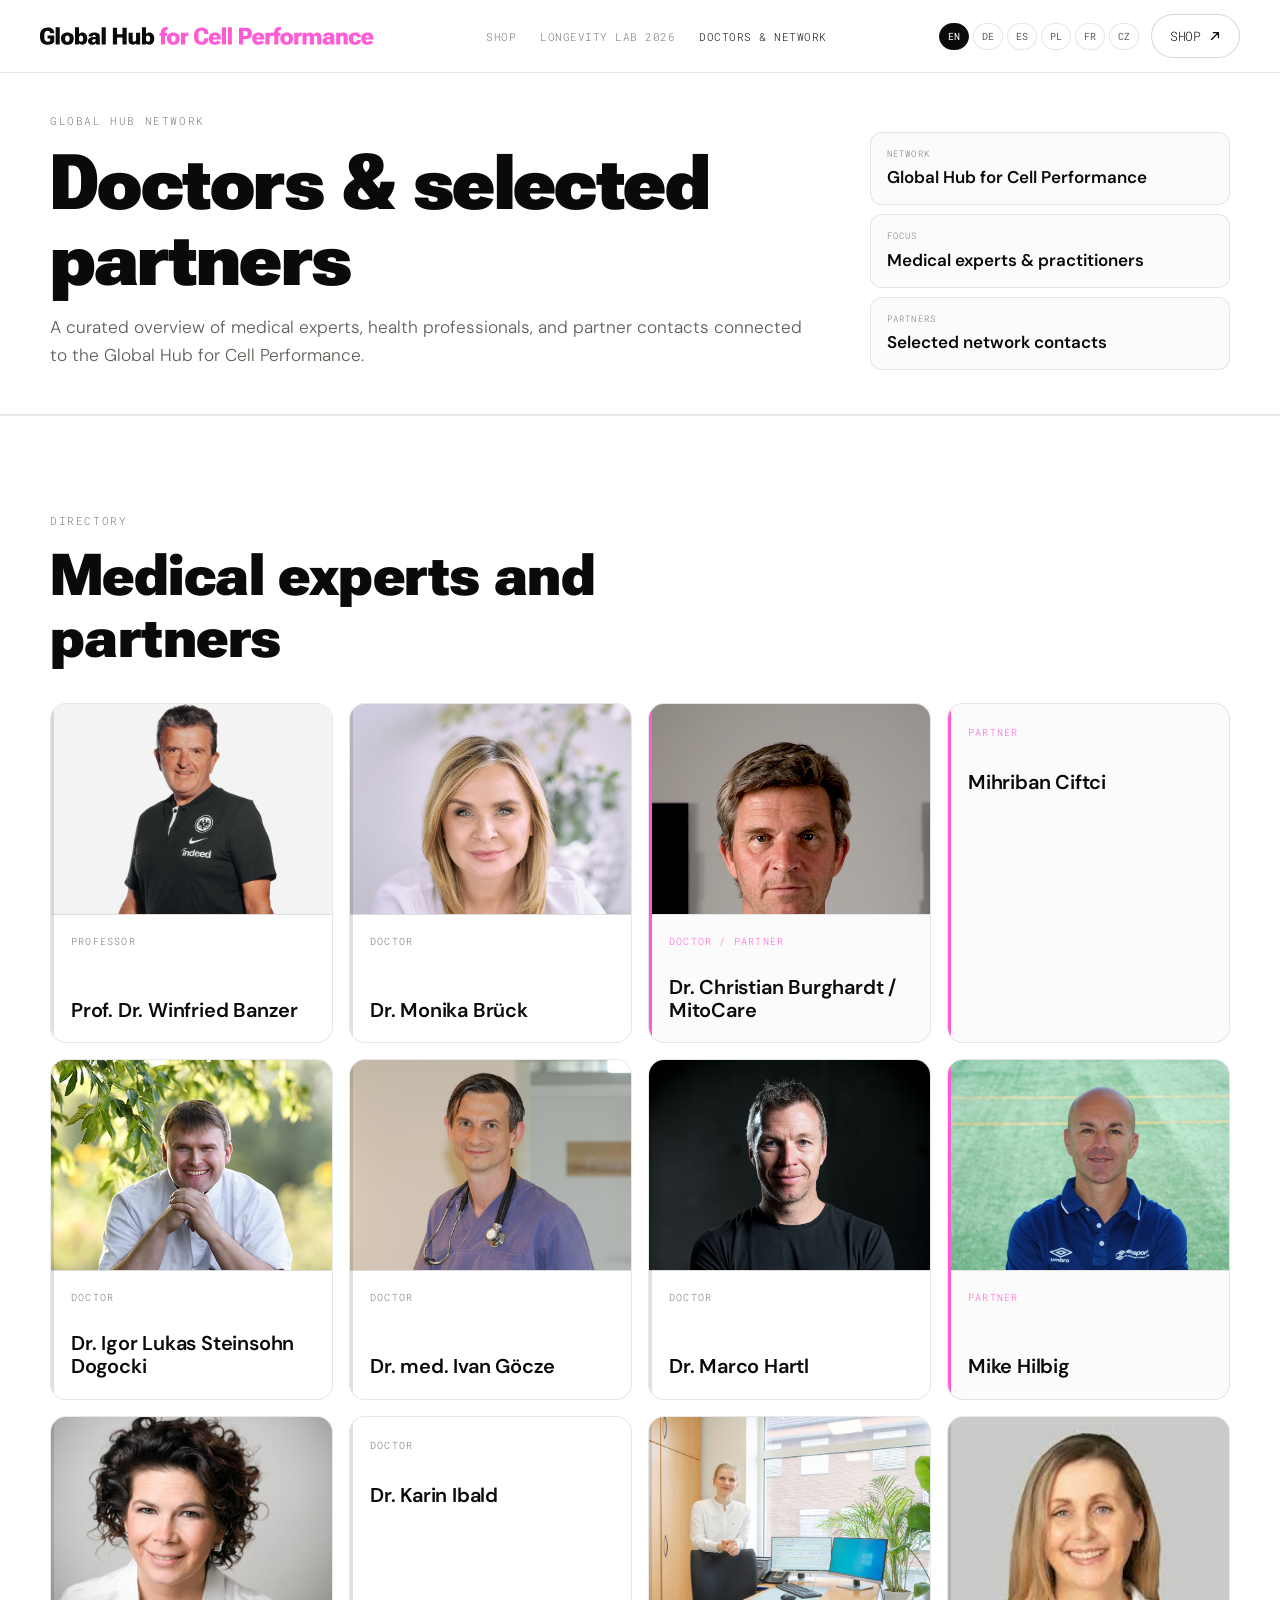
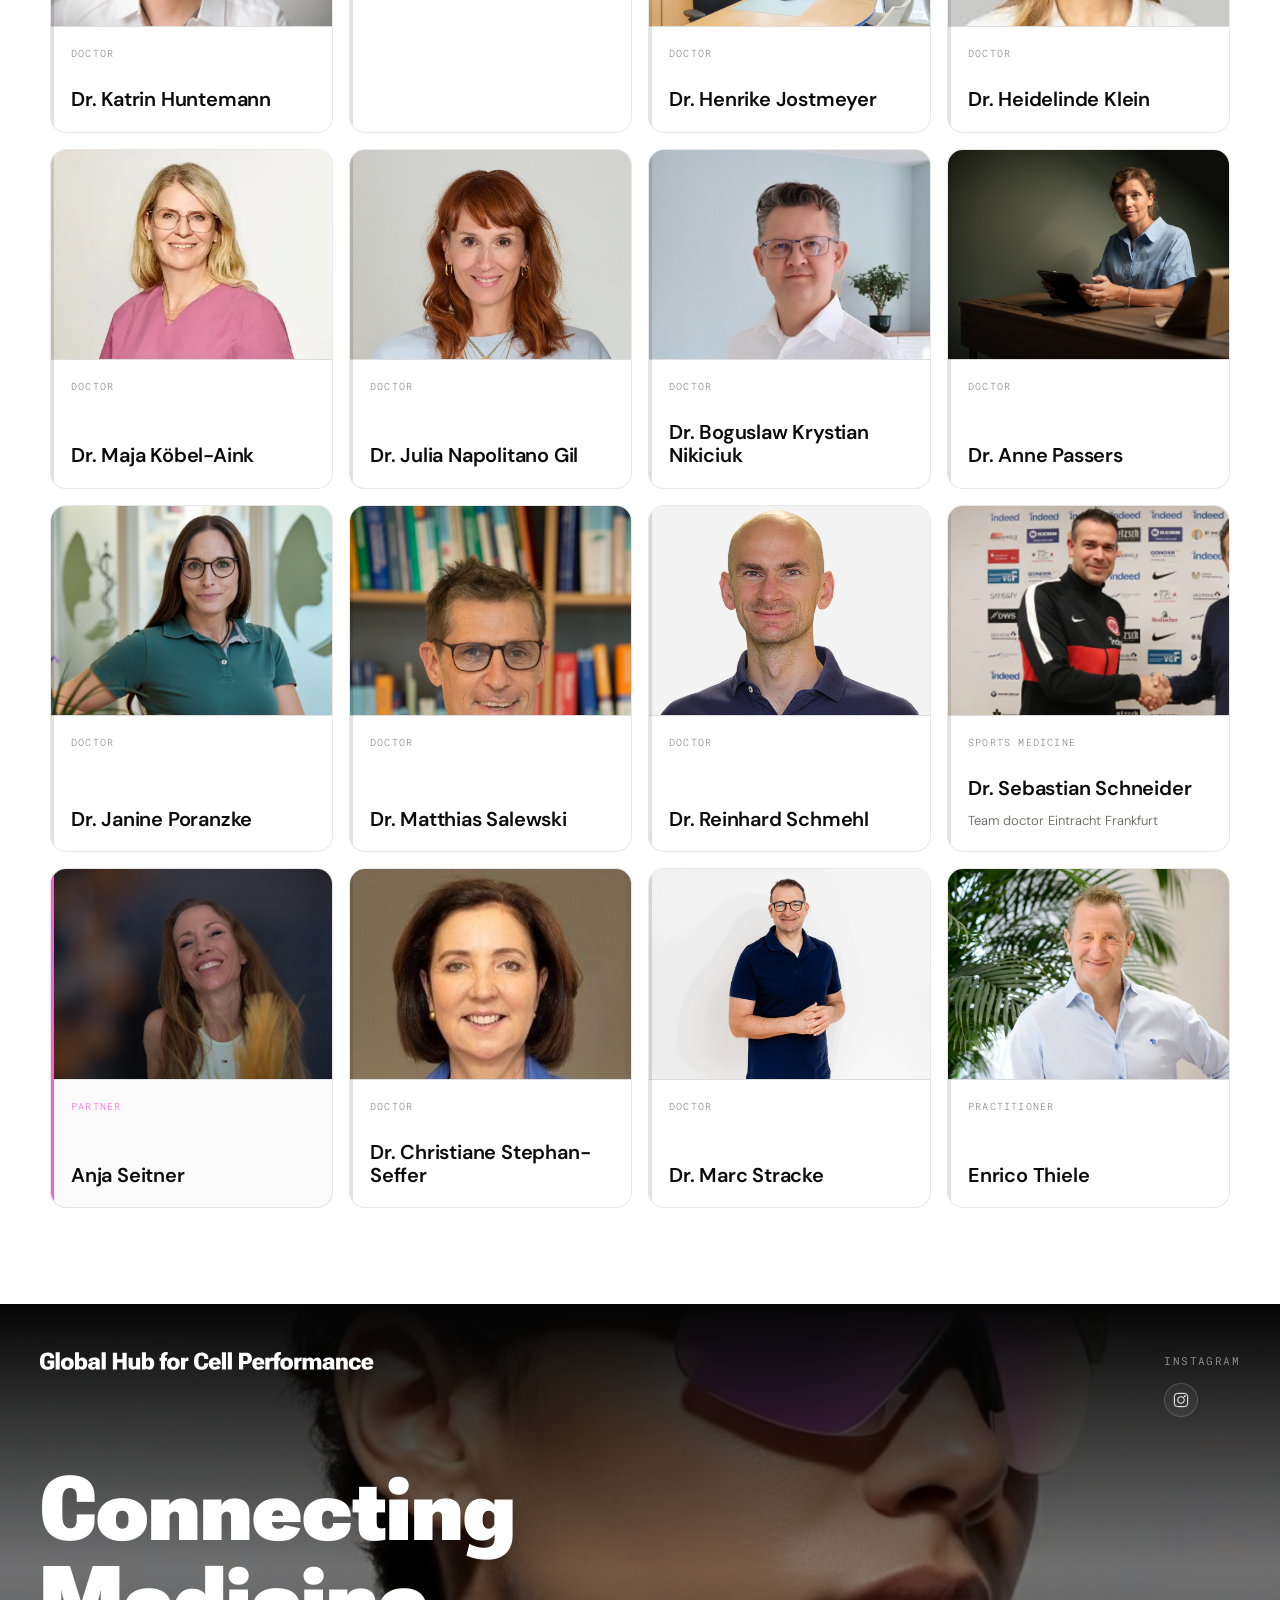
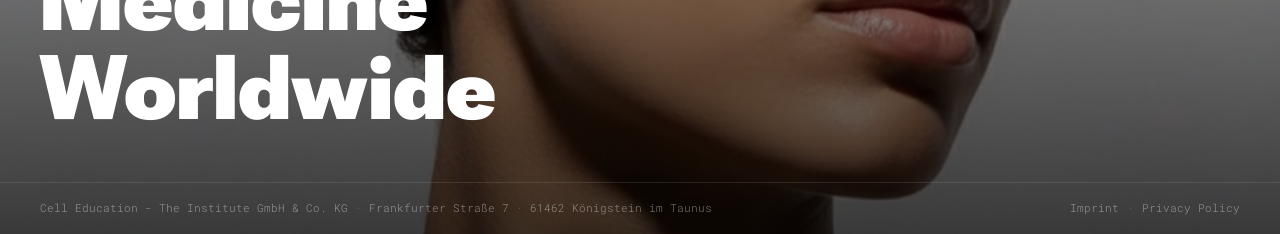
==== doctors-partners.html @ 8207c35c "Remove placeholder copy from doctors page" ====
<!DOCTYPE html>
<html lang="en">
<head>
<!-- Google Tag Manager -->
<script>(function(w,d,s,l,i){w[l]=w[l]||[];w[l].push({'gtm.start':
new Date().getTime(),event:'gtm.js'});var f=d.getElementsByTagName(s)[0],
j=d.createElement(s),dl=l!='dataLayer'?'&l='+l:'';j.async=true;j.src=
'https://www.googletagmanager.com/gtm.js?id='+i+dl;f.parentNode.insertBefore(j,f);
})(window,document,'script','dataLayer','GTM-M27997ZX');</script>
<!-- End Google Tag Manager -->
<meta charset="UTF-8">
<meta name="viewport" content="width=device-width, initial-scale=1.0">
<title>Doctors & Network | Global Hub for Cell Performance</title>
<meta name="description" content="Doctors and selected partners in the Global Hub for Cell Performance network.">
<link rel="icon" type="image/png" href="images/faviconhub.png">
<link rel="preconnect" href="https://fonts.googleapis.com">
<link rel="preconnect" href="https://fonts.gstatic.com" crossorigin>
<link href="https://fonts.googleapis.com/css2?family=DM+Sans:wght@300;400;500;600&family=Roboto+Flex:opsz,wght@8..144,500;8..144,800&family=Roboto+Mono:wght@400;500&display=swap" rel="stylesheet">
<style>
*,*::before,*::after{box-sizing:border-box;margin:0;padding:0}
:root{--accent:#ff5bd6;--black:#050505;--white:#fff;--ink:#0a0a0a;--muted:#625d59;--line:rgba(10,10,10,.09);--mono:'Roboto Mono',monospace;--headline:'Roboto Flex',sans-serif;--body:'DM Sans',sans-serif}
html{scroll-behavior:smooth}body{font-family:var(--body);font-weight:300;color:var(--ink);background:#fff;line-height:1.7;-webkit-font-smoothing:antialiased}a{color:inherit;text-decoration:none}img{max-width:100%;display:block}.nav{position:fixed;top:0;left:0;right:0;z-index:10;padding:14px 40px;display:flex;align-items:center;justify-content:space-between;background:linear-gradient(180deg,rgba(8,8,8,.36),rgba(8,8,8,.12));border-bottom:1px solid rgba(255,255,255,.08);backdrop-filter:blur(12px)}.nav__logo img{height:18px;width:auto;filter:brightness(0) invert(1)}.nav__links{display:flex;align-items:center;gap:24px;list-style:none}.nav__links a{font-family:var(--mono);font-size:11px;text-transform:uppercase;letter-spacing:.5px;color:rgba(255,255,255,.65);transition:color .25s}.nav__links a:hover,.nav__links a.active{color:#fff}.nav__right{display:flex;align-items:center;gap:12px}.lang-switcher{display:flex;align-items:center;gap:4px}.lang-switcher button{border:1px solid rgba(10,10,10,.1);background:#fff;color:var(--muted);border-radius:999px;padding:6px 8px;font-family:var(--mono);font-size:10px;text-transform:uppercase;cursor:pointer;transition:background .2s,color .2s,border-color .2s}.lang-switcher button.active{background:var(--ink);border-color:var(--ink);color:#fff}.pill{display:inline-flex;align-items:center;gap:8px;border:1px solid rgba(10,10,10,.16);border-radius:999px;padding:10px 18px;font-family:var(--mono);font-size:13px;text-transform:uppercase;letter-spacing:-.02em;white-space:nowrap;transition:border-color .25s,box-shadow .25s,transform .25s}.pill:hover{border-color:var(--accent);box-shadow:inset 0 0 0 1px rgba(255,91,214,.18);transform:translateY(-1px)}.nav .pill{color:#fff;border-color:rgba(255,255,255,.34);background:rgba(0,0,0,.18)}.pill svg{width:12px;height:12px;flex:0 0 auto}.hero{position:relative;min-height:660px;padding:160px 40px 72px;display:flex;align-items:flex-end;color:#fff;background:#0a0a0a;overflow:hidden}.hero__bg{position:absolute;inset:0;background:url('images/hero-collage.png') center 44%/cover no-repeat;opacity:.78}.hero__overlay{position:absolute;inset:0;background:linear-gradient(180deg,rgba(0,0,0,.24),rgba(0,0,0,.18) 36%,rgba(0,0,0,.82))}.hero__content{position:relative;max-width:1060px}.label{font-family:var(--mono);font-size:11px;text-transform:uppercase;letter-spacing:1.6px;color:rgba(255,255,255,.7);margin-bottom:14px}.hero h1{font-family:var(--headline);font-weight:800;font-size:clamp(46px,8vw,120px);line-height:.98;letter-spacing:-.02em;margin-bottom:22px}.hero p{font-size:clamp(17px,1.7vw,21px);line-height:1.76;color:rgba(255,255,255,.82);max-width:720px;margin-bottom:32px}.stats{display:flex;flex-wrap:wrap;gap:12px}.stats span{display:inline-flex;gap:8px;align-items:center;border:1px solid rgba(255,255,255,.18);border-radius:999px;padding:10px 14px;background:rgba(0,0,0,.18);font-family:var(--mono);font-size:12px;color:rgba(255,255,255,.74)}.stats strong{color:#fff}.directory{padding:96px 40px;border-top:1px solid var(--line)}.directory__header{max-width:1180px;margin:0 auto 34px;display:grid;grid-template-columns:minmax(0,1fr) minmax(280px,430px);gap:32px;align-items:end}.section-title{font-family:var(--headline);font-weight:800;font-size:clamp(30px,4.5vw,58px);line-height:1.08;letter-spacing:-.01em}.directory__header p{font-size:15px;color:var(--muted);line-height:1.82}.grid{max-width:1180px;margin:0 auto;display:grid;grid-template-columns:repeat(4,minmax(0,1fr));gap:16px}.card{position:relative;min-height:174px;padding:20px;border:1px solid var(--line);border-radius:16px;background:#fff;display:flex;flex-direction:column;justify-content:space-between;overflow:hidden;transition:transform .25s,border-color .25s,box-shadow .25s}.card::before{content:'';position:absolute;inset:0 auto 0 0;width:3px;background:rgba(10,10,10,.12)}.card:hover{transform:translateY(-2px);border-color:rgba(255,91,214,.45);box-shadow:0 12px 28px rgba(0,0,0,.05)}.card__type{font-family:var(--mono);font-size:10px;text-transform:uppercase;letter-spacing:1.2px;color:#777}.card h3{font-weight:600;font-size:20px;line-height:1.16;letter-spacing:-.01em;margin-top:30px}.card p{font-size:13px;line-height:1.6;color:var(--muted);margin-top:10px}.card--partner{background:#fbfbfb}.card--partner::before,.card--highlight::before{background:var(--accent)}.card--partner .card__type{color:var(--accent)}.card--highlight{background:#0a0a0a;border-color:#0a0a0a;color:#fff}.card--highlight .card__type,.card--highlight h3{color:#fff}.card--highlight p{color:rgba(255,255,255,.68)}.cta{padding:72px 40px;border-top:1px solid var(--line);display:flex;justify-content:space-between;align-items:flex-end;gap:28px}.cta div{max-width:720px}.cta h2{font-family:var(--headline);font-weight:800;font-size:clamp(30px,4vw,54px);line-height:1.08;margin-bottom:14px}.cta p{font-size:16px;line-height:1.78;color:var(--muted)}.footer{position:relative;min-height:520px;display:flex;flex-direction:column;justify-content:space-between;overflow:hidden;color:#fff}.footer__bg{position:absolute;inset:0;background:url('images/footer-bg.jpg') center/cover no-repeat}.footer__overlay{position:absolute;inset:0;background:linear-gradient(180deg,#050505,rgba(0,0,0,.45) 50%,rgba(0,0,0,.72))}.footer__top,.footer__tagline,.footer__bottom{position:relative;z-index:1}.footer__top{display:flex;justify-content:space-between;padding:48px 40px}.footer__top img{height:18px;width:auto;filter:brightness(0) invert(1)}.footer__tagline{padding:0 40px 48px}.footer__tagline h2{font-family:var(--headline);font-size:clamp(38px,7vw,110px);font-weight:800;line-height:1}.footer__bottom{border-top:1px solid rgba(255,255,255,.1);padding:16px 40px;display:flex;justify-content:space-between;gap:16px;align-items:center}.footer__bottom span,.footer__bottom a{font-family:var(--mono);font-size:11px;color:rgba(255,255,255,.45)}.footer__legal{display:flex;gap:8px;align-items:center}@media(max-width:1024px){.grid{grid-template-columns:repeat(3,minmax(0,1fr))}.directory__header{grid-template-columns:1fr}.cta{flex-direction:column;align-items:flex-start}.nav__links{gap:16px}}@media(max-width:768px){.nav{padding:12px 20px}.nav__logo img{height:12px}.nav__links,.lang-switcher{display:none}.nav .pill{display:none}.hero{min-height:560px;padding:136px 20px 52px}.directory{padding:64px 20px}.grid{grid-template-columns:1fr 1fr;gap:12px}.card{min-height:154px;padding:18px}.card h3{font-size:18px}.cta{padding:56px 20px}.footer__top{padding:32px 20px}.footer__tagline{padding:0 20px 32px}.footer__bottom{padding:12px 20px;flex-direction:column;align-items:flex-start}}@media(max-width:480px){.grid{grid-template-columns:1fr}}
</style>
<style>
.card{padding:0;justify-content:flex-start}
.card::before{z-index:1}
.card__media{width:100%;aspect-ratio:4/3;background:#f3f3f3;border-bottom:1px solid var(--line);overflow:hidden}
.card__media img{width:100%;height:100%;object-fit:cover;object-position:center top}
.card__body{position:relative;z-index:1;display:flex;flex:1;flex-direction:column;justify-content:space-between;padding:18px 20px 20px}
.card h3{margin-top:26px}
.card--simple{min-height:174px;padding:20px}
.card--simple h3{margin-top:30px}
.card--partner .card__media{background:#fbfbfb}
.nav{background:rgba(255,255,255,.92);border-bottom:1px solid var(--line);backdrop-filter:blur(12px)}
.nav__logo img{filter:none}
.nav__links a{color:rgba(10,10,10,.55)}
.nav__links a:hover,.nav__links a.active{color:var(--ink)}
.nav .pill{color:var(--ink);border-color:rgba(10,10,10,.16);background:#fff}
.hero{padding:112px 40px 44px;min-height:auto;color:var(--ink);background:#fff;align-items:initial;border-bottom:1px solid var(--line)}
.hero__bg,.hero__overlay{display:none}
.hero__inner{max-width:1180px;margin:0 auto;display:grid;grid-template-columns:minmax(0,1fr) minmax(280px,360px);gap:30px;align-items:end}
.hero .label{color:#777}
.hero h1{font-size:clamp(38px,6vw,78px);line-height:1;margin-bottom:16px}
.hero p{color:var(--muted)}
.hero p{font-size:clamp(15px,1.35vw,18px);line-height:1.62;max-width:760px;margin-bottom:0}
.hero__meta{display:grid;gap:9px}
.meta-card{border:1px solid var(--line);border-radius:12px;padding:13px 16px;background:#fbfbfb}
.meta-card span{display:block;font-family:var(--mono);font-size:9px;text-transform:uppercase;letter-spacing:1.1px;color:#777;margin-bottom:3px}
.meta-card strong{font-size:17px;line-height:1.22;font-weight:600}
@media(max-width:900px){.hero__inner{grid-template-columns:1fr}}
@media(max-width:768px){.hero{padding:104px 20px 42px}.card__media{aspect-ratio:1/1}.card__body{padding:16px 18px 18px}.card--simple{padding:18px}}
</style>
<style>
.footer__col h5{font-family:var(--mono);font-size:11px;font-weight:400;text-transform:uppercase;letter-spacing:1.4px;color:rgba(255,255,255,.48);margin-bottom:12px}.footer__socials{display:flex;gap:10px}.footer__socials a{width:34px;height:34px;border:1px solid rgba(255,255,255,.16);border-radius:50%;display:flex;align-items:center;justify-content:center;background:rgba(255,255,255,.05);transition:border-color .25s,background .25s}.footer__socials a:hover{border-color:var(--accent);background:rgba(255,91,214,.12)}
</style>
</head>
<body>
<!-- Google Tag Manager (noscript) -->
<noscript><iframe src="https://www.googletagmanager.com/ns.html?id=GTM-M27997ZX" height="0" width="0" style="display:none;visibility:hidden"></iframe></noscript>
<!-- End Google Tag Manager (noscript) -->
<nav class="nav">
<a class="nav__logo" href="index.html" aria-label="Global Hub home"><img src="images/global-hub-logo-dark.svg" alt="Global Hub for Cell Performance"></a>
<ul class="nav__links"><li><a href="https://www.cell-performance.shop" target="_blank" rel="noopener noreferrer">Shop</a></li><li><a href="longevity-lab.html">Longevity Lab 2026</a></li><li><a href="doctors-partners.html" class="active">Doctors & Network</a></li></ul>
<div class="nav__right"><div class="lang-switcher" aria-label="Language switcher"><button type="button" data-lang="en" class="active">EN</button><button type="button" data-lang="de">DE</button><button type="button" data-lang="es">ES</button><button type="button" data-lang="pl">PL</button><button type="button" data-lang="fr">FR</button><button type="button" data-lang="cz">CZ</button></div><a href="https://www.cell-performance.shop" class="pill" target="_blank" rel="noopener noreferrer">Shop <svg viewBox="0 0 14 14" fill="none"><path d="M3 11L11 3M11 3H5M11 3V9" stroke="currentColor" stroke-width="1.5" stroke-linecap="round" stroke-linejoin="round"/></svg></a></div>
</nav>
<main>
<section class="hero">
<div class="hero__inner">
<div class="hero__content">
<div class="label">Global Hub Network</div>
<h1>Doctors & selected partners</h1>
<p>A curated overview of medical experts, health professionals, and partner contacts connected to the Global Hub for Cell Performance.</p>
</div>
<div class="hero__meta">
<div class="meta-card"><span>Network</span><strong>Global Hub for Cell Performance</strong></div>
<div class="meta-card"><span>Focus</span><strong>Medical experts & practitioners</strong></div>
<div class="meta-card"><span>Partners</span><strong>Selected network contacts</strong></div>
</div>
</div>
</section>
<section class="directory"><div class="directory__header"><div><div class="label" style="color:#777">Directory</div><h2 class="section-title">Medical experts and partners</h2></div></div><div class="grid">
<article class="card"><div class="card__media"><img src="images/doctors/winfried-banzer.webp" alt="Prof. Dr. Winfried Banzer" loading="lazy"></div><div class="card__body"><span class="card__type">Professor</span><h3>Prof. Dr. Winfried Banzer</h3></div></article>
<article class="card"><div class="card__media"><img src="images/doctors/monika-brueck.jpeg" alt="Dr. Monika Brück" loading="lazy"></div><div class="card__body"><span class="card__type">Doctor</span><h3>Dr. Monika Brück</h3></div></article>
<article class="card card--partner"><div class="card__media"><img src="images/doctors/christian-burghardt.png" alt="Dr. Christian Burghardt" loading="lazy"></div><div class="card__body"><span class="card__type">Doctor / Partner</span><h3>Dr. Christian Burghardt / MitoCare</h3></div></article>
<article class="card card--partner card--simple"><span class="card__type">Partner</span><h3>Mihriban Ciftci</h3></article>
<article class="card"><div class="card__media"><img src="images/doctors/igor-dogocki.jpg" alt="Dr. Igor Lukas Steinsohn Dogocki" loading="lazy"></div><div class="card__body"><span class="card__type">Doctor</span><h3>Dr. Igor Lukas Steinsohn Dogocki</h3></div></article>
<article class="card"><div class="card__media"><img src="images/doctors/ivan-goecze.jpg" alt="Dr. med. Ivan Göcze" loading="lazy"></div><div class="card__body"><span class="card__type">Doctor</span><h3>Dr. med. Ivan Göcze</h3></div></article>
<article class="card"><div class="card__media"><img src="images/doctors/marco-hartl.avif" alt="Dr. Marco Hartl" loading="lazy"></div><div class="card__body"><span class="card__type">Doctor</span><h3>Dr. Marco Hartl</h3></div></article>
<article class="card card--partner"><div class="card__media"><img src="images/doctors/mike-hilbig.jpg" alt="Mike Hilbig" loading="lazy"></div><div class="card__body"><span class="card__type">Partner</span><h3>Mike Hilbig</h3></div></article>
<article class="card"><div class="card__media"><img src="images/doctors/katrin-huntemann.jpg" alt="Dr. Katrin Huntemann" loading="lazy"></div><div class="card__body"><span class="card__type">Doctor</span><h3>Dr. Katrin Huntemann</h3></div></article>
<article class="card card--simple"><span class="card__type">Doctor</span><h3>Dr. Karin Ibald</h3></article>
<article class="card"><div class="card__media"><img src="images/doctors/henrike-jostmeyer.jpg" alt="Dr. Henrike Jostmeyer" loading="lazy"></div><div class="card__body"><span class="card__type">Doctor</span><h3>Dr. Henrike Jostmeyer</h3></div></article>
<article class="card"><div class="card__media"><img src="images/doctors/heidelinde-klein.jpeg" alt="Dr. Heidelinde Klein" loading="lazy"></div><div class="card__body"><span class="card__type">Doctor</span><h3>Dr. Heidelinde Klein</h3></div></article>
<article class="card"><div class="card__media"><img src="images/doctors/maja-koebel-aink.webp" alt="Dr. Maja Köbel-Aink" loading="lazy"></div><div class="card__body"><span class="card__type">Doctor</span><h3>Dr. Maja Köbel-Aink</h3></div></article>
<article class="card"><div class="card__media"><img src="images/doctors/julia-napolitano-gil.jpg" alt="Dr. Julia Napolitano Gil" loading="lazy"></div><div class="card__body"><span class="card__type">Doctor</span><h3>Dr. Julia Napolitano Gil</h3></div></article>
<article class="card"><div class="card__media"><img src="images/doctors/boguslaw-nikiciuk.jpg" alt="Dr. Boguslaw Krystian Nikiciuk" loading="lazy"></div><div class="card__body"><span class="card__type">Doctor</span><h3>Dr. Boguslaw Krystian Nikiciuk</h3></div></article>
<article class="card"><div class="card__media"><img src="images/doctors/anne-passers.jpg" alt="Dr. Anne Passers" loading="lazy"></div><div class="card__body"><span class="card__type">Doctor</span><h3>Dr. Anne Passers</h3></div></article>
<article class="card"><div class="card__media"><img src="images/doctors/janine-poranzke.png" alt="Dr. Janine Poranzke" loading="lazy"></div><div class="card__body"><span class="card__type">Doctor</span><h3>Dr. Janine Poranzke</h3></div></article>
<article class="card"><div class="card__media"><img src="images/doctors/matthias-salewski.webp" alt="Dr. Matthias Salewski" loading="lazy"></div><div class="card__body"><span class="card__type">Doctor</span><h3>Dr. Matthias Salewski</h3></div></article>
<article class="card"><div class="card__media"><img src="images/doctors/reinhard-schmehl.png" alt="Dr. Reinhard Schmehl" loading="lazy"></div><div class="card__body"><span class="card__type">Doctor</span><h3>Dr. Reinhard Schmehl</h3></div></article>
<article class="card"><div class="card__media"><img src="images/doctors/sebastian-schneider.webp" alt="Dr. Sebastian Schneider" loading="lazy"></div><div class="card__body"><span class="card__type">Sports Medicine</span><h3>Dr. Sebastian Schneider</h3><p>Mannschaftsarzt Eintracht Frankfurt</p></div></article>
<article class="card card--partner"><div class="card__media"><img src="images/doctors/anja-seitner.jpg" alt="Anja Seitner" loading="lazy"></div><div class="card__body"><span class="card__type">Partner</span><h3>Anja Seitner</h3></div></article>
<article class="card"><div class="card__media"><img src="images/doctors/christiane-seffer.jpeg" alt="Dr. Christiane Stephan-Seffer" loading="lazy"></div><div class="card__body"><span class="card__type">Doctor</span><h3>Dr. Christiane Stephan-Seffer</h3></div></article>
<article class="card"><div class="card__media"><img src="images/doctors/marc-stracke.png" alt="Dr. Marc Stracke" loading="lazy"></div><div class="card__body"><span class="card__type">Doctor</span><h3>Dr. Marc Stracke</h3></div></article>
<article class="card"><div class="card__media"><img src="images/doctors/enrico-thiele.webp" alt="Enrico Thiele" loading="lazy"></div><div class="card__body"><span class="card__type">Heilpraktiker</span><h3>Enrico Thiele</h3></div></article>
</div></section>
</main>
<footer class="footer"><div class="footer__bg"></div><div class="footer__overlay"></div><div class="footer__top"><div class="footer__col"><a href="index.html"><img src="images/global-hub-logo.svg" alt="Global Hub for Cell Performance"></a></div><div class="footer__col"><h5>Instagram</h5><div class="footer__socials"><a href="https://www.instagram.com/celleducationinstitute/" aria-label="Instagram" target="_blank" rel="noopener noreferrer"><svg width="16" height="16" viewBox="0 0 24 24" fill="none" stroke="white" stroke-width="1.5"><rect x="2" y="2" width="20" height="20" rx="5"/><circle cx="12" cy="12" r="5"/><circle cx="17.5" cy="6.5" r="1.5" fill="white" stroke="none"/></svg></a></div></div></div><div class="footer__tagline"><h2>Connecting<br>Medicine<br>Worldwide</h2></div><div class="footer__bottom"><span>Cell Education - The Institute GmbH &amp; Co. KG · Frankfurter Straße 7 · 61462 Königstein im Taunus</span><span class="footer__legal"><a href="https://cell-education.com/impressum" target="_blank" rel="noopener noreferrer">Imprint</a><span>·</span><a href="https://cell-education.com/datenschutz" target="_blank" rel="noopener noreferrer">Privacy Policy</a></span></div></footer>
<script>
const directoryTranslations={
en:{lang:"en",nav:["Shop","Longevity Lab 2026","Doctors & Network"],shop:"Shop",heroLabel:"Global Hub Network",heroTitle:"Doctors & selected partners",heroText:"A curated overview of medical experts, health professionals, and partner contacts connected to the Global Hub for Cell Performance.",heroMeta:[["Network","Global Hub for Cell Performance"],["Focus","Medical experts & practitioners"],["Partners","Selected network contacts"]],stats:["listed contacts","partner entries","medical performance network"],dirLabel:"Directory",dirTitle:"Medical experts and partners",dirText:"",roles:{doctor:"Doctor",partner:"Partner",doctorPartner:"Doctor / Partner",professor:"Professor",sportsMedicine:"Sports Medicine",heilpraktiker:"Practitioner"},sportsNote:"Team doctor Eintracht Frankfurt",ctaLabel:"",ctaTitle:"",ctaText:"",footer:"Connecting<br>Medicine<br>Worldwide",legal:["Imprint","Privacy Policy"]},
de:{lang:"de",nav:["Shop","Longevity Lab 2026","Ärzte & Netzwerk"],shop:"Shop",heroLabel:"Global-Hub-Netzwerk",heroTitle:"Ärzte & ausgewählte Partner",heroText:"Eine kuratierte Übersicht medizinischer Expertinnen und Experten, Gesundheitsfachleute und Partnerkontakte im Global Hub for Cell Performance.",heroMeta:[["Netzwerk","Global Hub for Cell Performance"],["Fokus","Medizinische Expertinnen, Experten & Heilpraktiker"],["Partner","Ausgewählte Netzwerkkontakte"]],stats:["gelistete Kontakte","Partnereinträge","medizinisches Performance-Netzwerk"],dirLabel:"Verzeichnis",dirTitle:"Medizinische Experten und Partner",dirText:"",roles:{doctor:"Arzt / Ärztin",partner:"Partner",doctorPartner:"Arzt / Partner",professor:"Professor",sportsMedicine:"Sportmedizin",heilpraktiker:"Heilpraktiker"},sportsNote:"Mannschaftsarzt Eintracht Frankfurt",ctaLabel:"",ctaTitle:"",ctaText:"",footer:"Medizin<br>weltweit<br>verbinden",legal:["Impressum","Datenschutz"]},
es:{lang:"es",nav:["Tienda","Longevity Lab 2026","Doctores y red"],shop:"Tienda",heroLabel:"Red Global Hub",heroTitle:"Doctores y socios seleccionados",heroText:"Una visión curada de expertos médicos, profesionales de la salud y contactos asociados al Global Hub for Cell Performance.",heroMeta:[["Red","Global Hub for Cell Performance"],["Enfoque","Expertos médicos y terapeutas"],["Socios","Contactos seleccionados de la red"]],stats:["contactos listados","socios","red médica de rendimiento"],dirLabel:"Directorio",dirTitle:"Expertos médicos y socios",dirText:"",roles:{doctor:"Doctor/a",partner:"Socio",doctorPartner:"Doctor / Socio",professor:"Profesor",sportsMedicine:"Medicina deportiva",heilpraktiker:"Terapeuta"},sportsNote:"Médico del equipo Eintracht Frankfurt",ctaLabel:"",ctaTitle:"",ctaText:"",footer:"Conectando<br>medicina<br>global",legal:["Aviso legal","Privacidad"]},
pl:{lang:"pl",nav:["Sklep","Longevity Lab 2026","Lekarze i sieć"],shop:"Sklep",heroLabel:"Sieć Global Hub",heroTitle:"Lekarze i wybrani partnerzy",heroText:"Wybrany przegląd ekspertów medycznych, specjalistów zdrowia i partnerów powiązanych z Global Hub for Cell Performance.",heroMeta:[["Sieć","Global Hub for Cell Performance"],["Zakres","Eksperci medyczni i terapeuci"],["Partnerzy","Wybrane kontakty sieci"]],stats:["kontaktów","partnerów","sieć medyczna performance"],dirLabel:"Katalog",dirTitle:"Eksperci medyczni i partnerzy",dirText:"",roles:{doctor:"Lekarz",partner:"Partner",doctorPartner:"Lekarz / Partner",professor:"Profesor",sportsMedicine:"Medycyna sportowa",heilpraktiker:"Terapeuta"},sportsNote:"Lekarz zespołu Eintracht Frankfurt",ctaLabel:"",ctaTitle:"",ctaText:"",footer:"Łączymy<br>medycynę<br>globalnie",legal:["Impressum","Prywatność"]},
fr:{lang:"fr",nav:["Boutique","Longevity Lab 2026","Médecins & réseau"],shop:"Boutique",heroLabel:"Réseau Global Hub",heroTitle:"Médecins et partenaires sélectionnés",heroText:"Un aperçu organisé d'experts médicaux, de professionnels de santé et de partenaires connectés au Global Hub for Cell Performance.",heroMeta:[["Réseau","Global Hub for Cell Performance"],["Focus","Experts médicaux et praticiens"],["Partenaires","Contacts réseau sélectionnés"]],stats:["contacts listés","partenaires","réseau médical performance"],dirLabel:"Répertoire",dirTitle:"Experts médicaux et partenaires",dirText:"",roles:{doctor:"Médecin",partner:"Partenaire",doctorPartner:"Médecin / Partenaire",professor:"Professeur",sportsMedicine:"Médecine du sport",heilpraktiker:"Praticien"},sportsNote:"Médecin de l'équipe Eintracht Frankfurt",ctaLabel:"",ctaTitle:"",ctaText:"",footer:"Connecter<br>la médecine<br>mondiale",legal:["Mentions légales","Confidentialité"]},
cz:{lang:"cs",nav:["Obchod","Longevity Lab 2026","Lékaři a síť"],shop:"Obchod",heroLabel:"Síť Global Hub",heroTitle:"Lékaři a vybraní partneři",heroText:"Kurátorský přehled lékařských expertů, zdravotnických odborníků a partnerů napojených na Global Hub for Cell Performance.",heroMeta:[["Síť","Global Hub for Cell Performance"],["Zaměření","Lékařští experti a terapeuti"],["Partneři","Vybrané kontakty sítě"]],stats:["kontaktů","partnerské záznamy","medicínská performance síť"],dirLabel:"Adresář",dirTitle:"Lékařští experti a partneři",dirText:"",roles:{doctor:"Lékař",partner:"Partner",doctorPartner:"Lékař / Partner",professor:"Profesor",sportsMedicine:"Sportovní medicína",heilpraktiker:"Terapeut"},sportsNote:"Týmový lékař Eintracht Frankfurt",ctaLabel:"",ctaTitle:"",ctaText:"",footer:"Propojujeme<br>medicínu<br>globálně",legal:["Impressum","Soukromí"]}
};
function roleForCard(card){
  const name=card.querySelector('h3')?.textContent||'';
  if(name.includes('Banzer'))return'professor';
  if(name.includes('Burghardt'))return'doctorPartner';
  if(name.includes('Ciftci')||name.includes('Hilbig')||name.includes('Seitner'))return'partner';
  if(name.includes('Schneider'))return'sportsMedicine';
  if(name.includes('Thiele'))return'heilpraktiker';
  return'doctor';
}
function setText(node,text){if(node)node.textContent=text}
function applyDirectoryLanguage(lang){
  const t=directoryTranslations[lang]||directoryTranslations.en;
  document.documentElement.lang=t.lang;
  localStorage.setItem('globalHubLang',lang);
  document.querySelectorAll('.lang-switcher button').forEach(btn=>btn.classList.toggle('active',btn.dataset.lang===lang));
  document.querySelectorAll('.nav__links a').forEach((link,i)=>setText(link,t.nav[i]));
  document.querySelectorAll('.nav .pill').forEach(link=>{link.childNodes[0].textContent=t.shop+" ";});
  setText(document.querySelector('.hero .label'),t.heroLabel);
  setText(document.querySelector('.hero h1'),t.heroTitle);
  setText(document.querySelector('.hero p'),t.heroText);
  document.querySelectorAll('.hero__meta .meta-card').forEach((card,i)=>{const meta=t.heroMeta[i];if(!meta)return;setText(card.querySelector('span'),meta[0]);setText(card.querySelector('strong'),meta[1]);});
  setText(document.querySelector('.directory__header .label'),t.dirLabel);
  setText(document.querySelector('.section-title'),t.dirTitle);
  setText(document.querySelector('.directory__header p'),t.dirText);
  document.querySelectorAll('.card').forEach(card=>{const type=card.querySelector('.card__type');if(type)setText(type,t.roles[roleForCard(card)]);const note=card.querySelector('p');if(note&&card.querySelector('h3')?.textContent.includes('Schneider'))setText(note,t.sportsNote);});
  setText(document.querySelector('.cta .label'),t.ctaLabel);
  setText(document.querySelector('.cta h2'),t.ctaTitle);
  setText(document.querySelector('.cta p'),t.ctaText);
  document.querySelector('.footer__tagline h2').innerHTML=t.footer;
  document.querySelectorAll('.footer__legal a').forEach((link,i)=>setText(link,t.legal[i]));
}
document.querySelectorAll('.lang-switcher button').forEach(btn=>btn.addEventListener('click',()=>applyDirectoryLanguage(btn.dataset.lang)));
applyDirectoryLanguage(localStorage.getItem('globalHubLang')||'en');
</script>
</body>
</html>
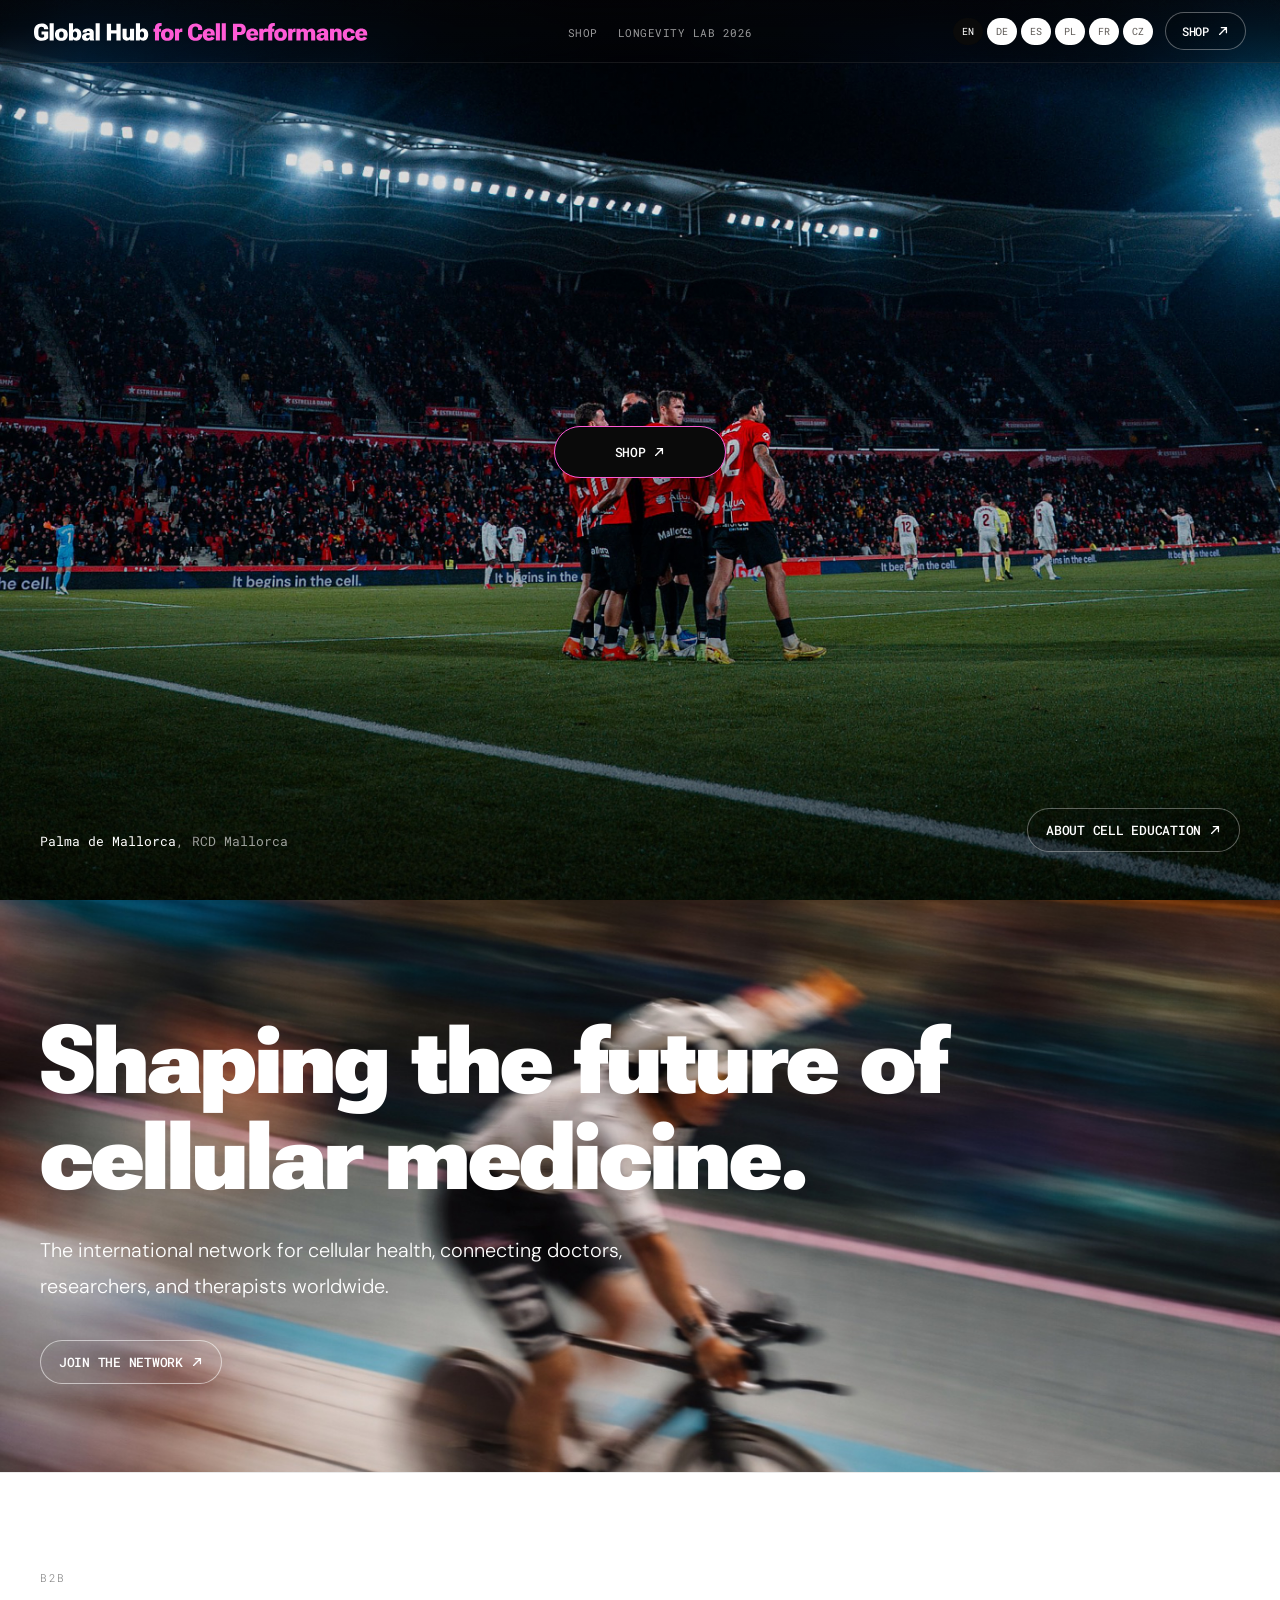
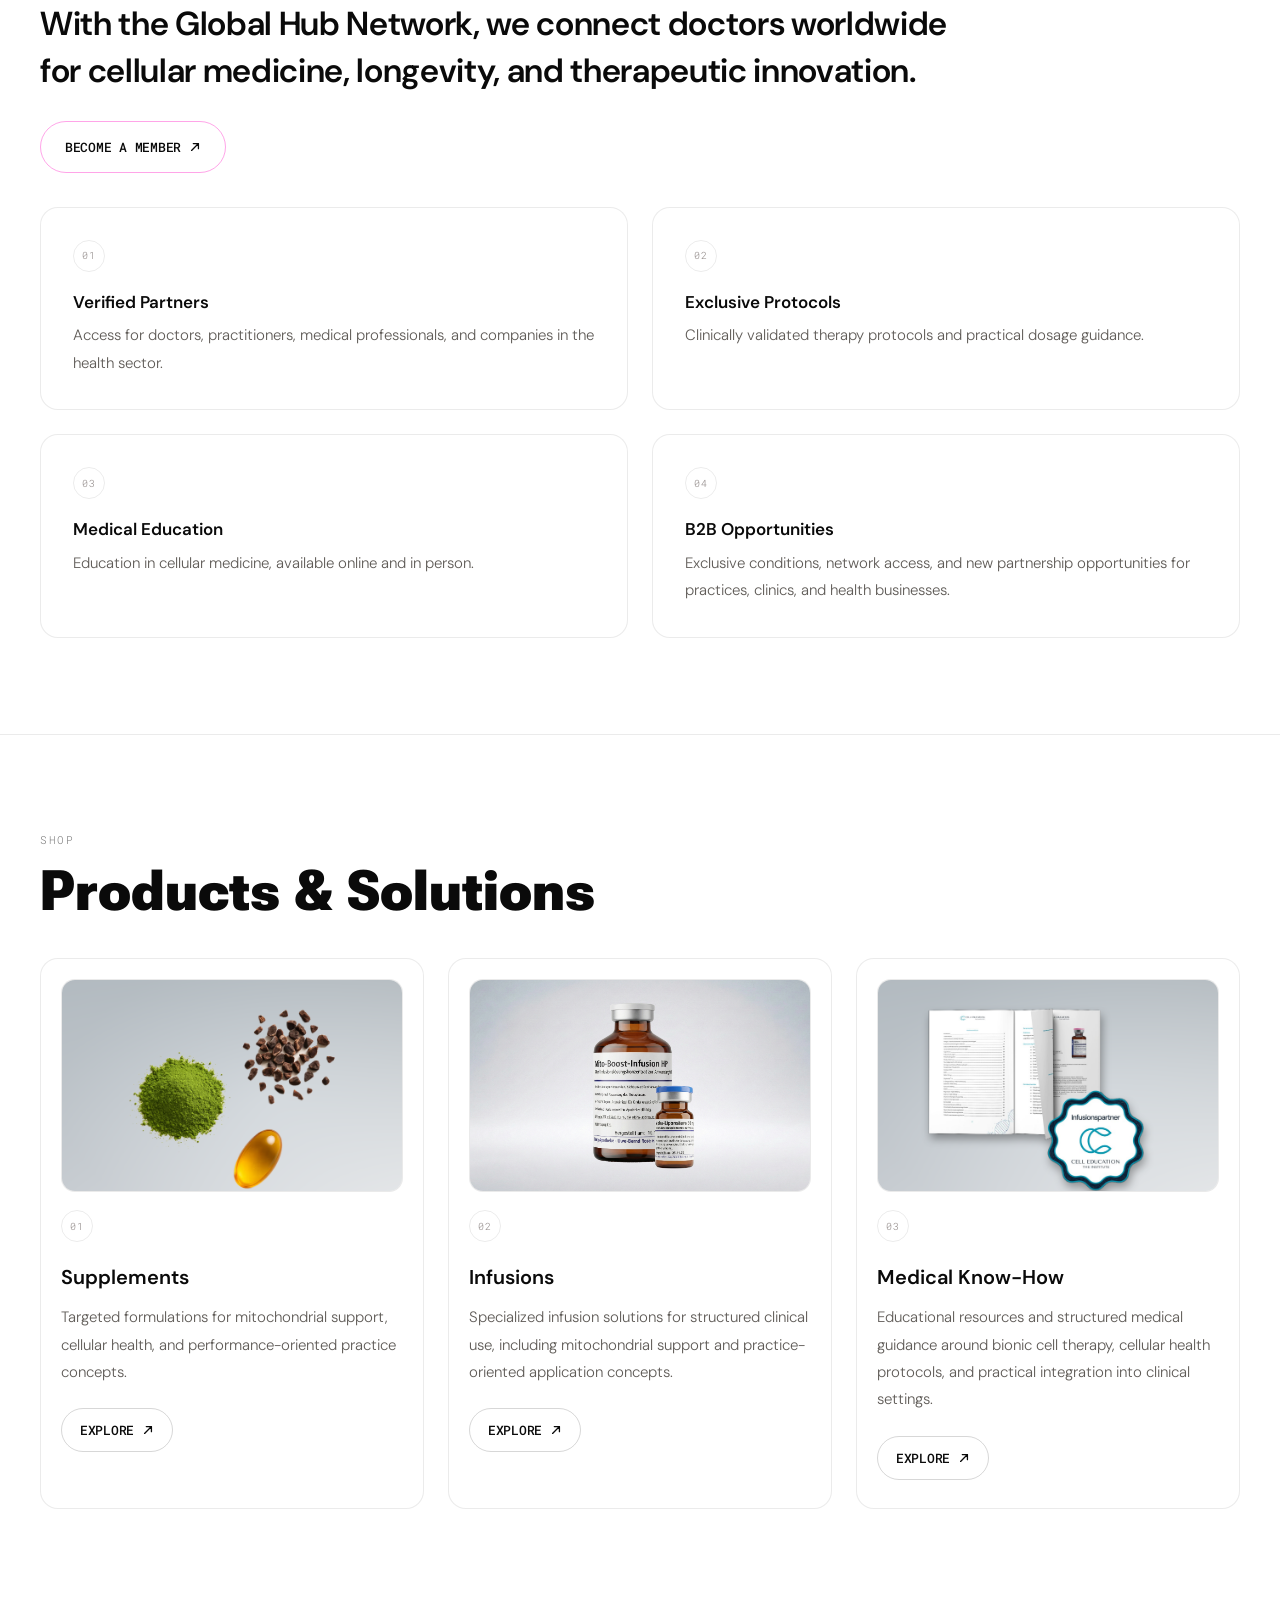
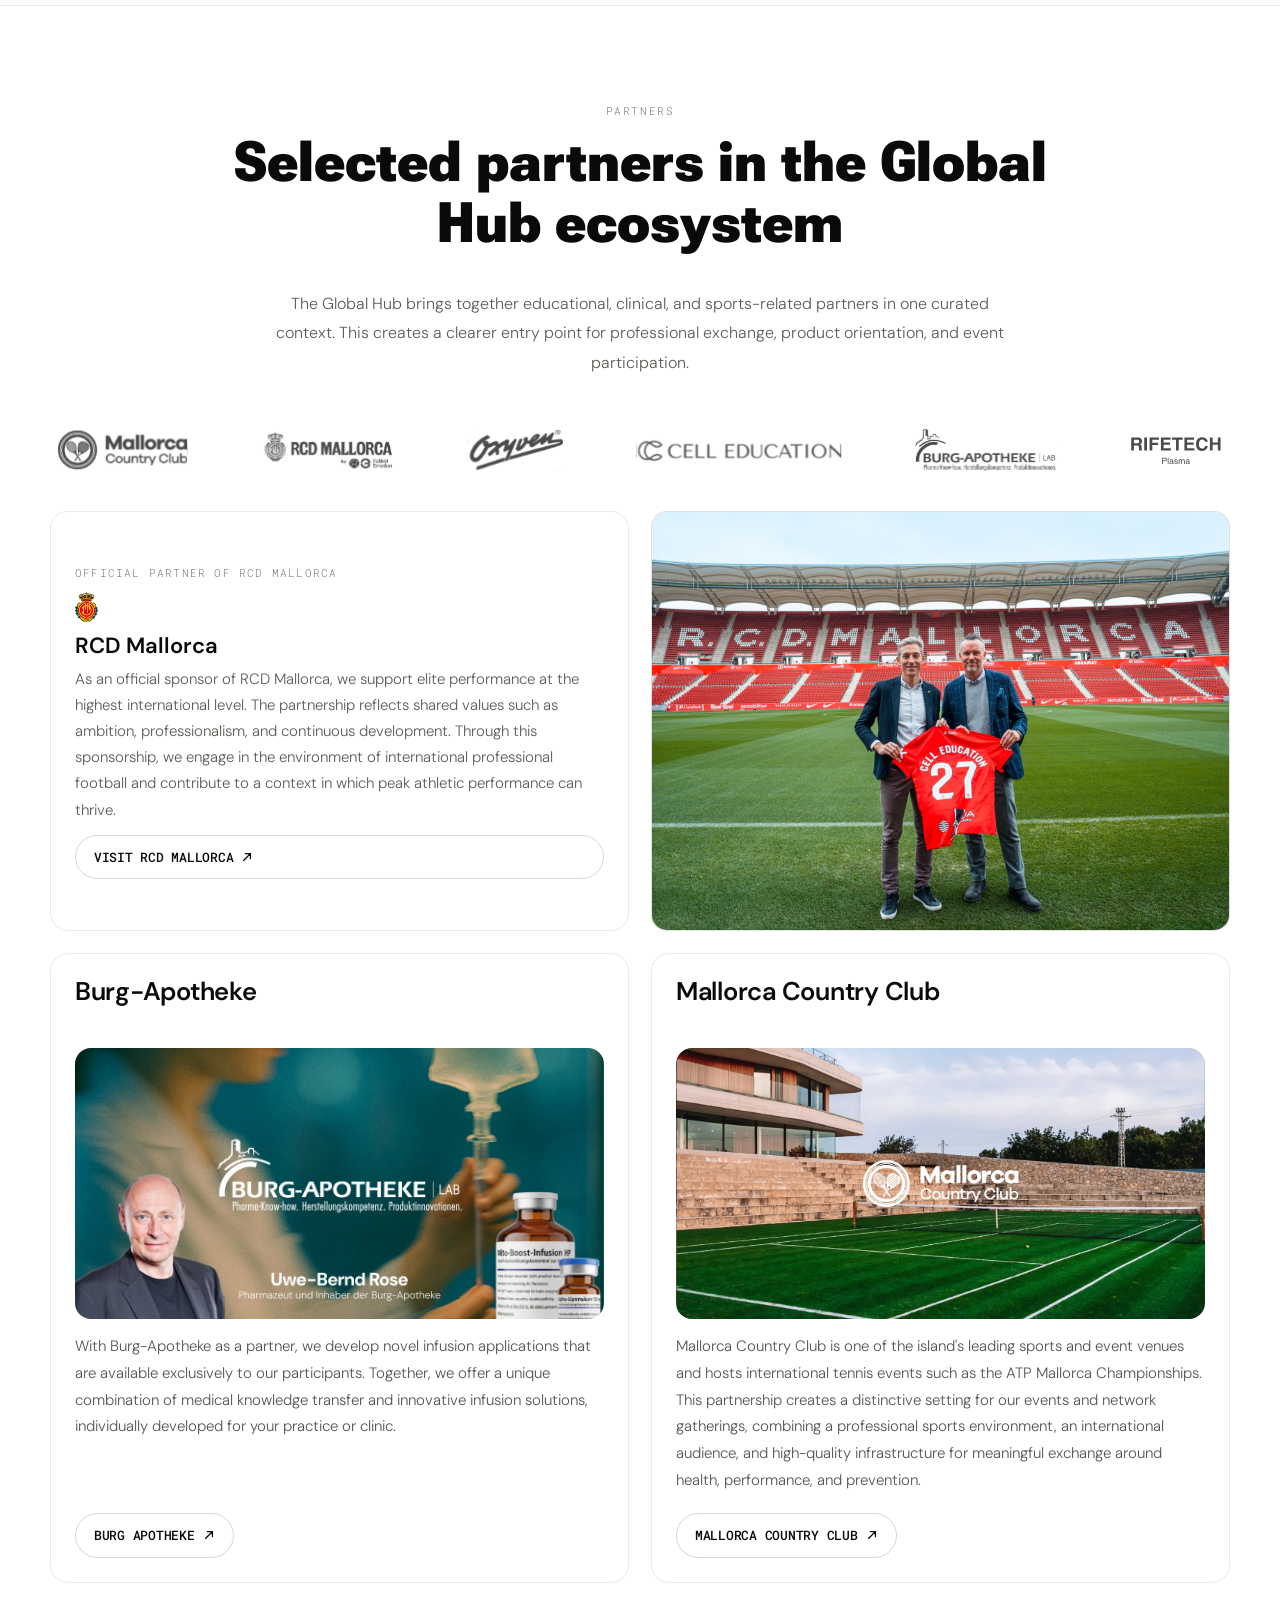
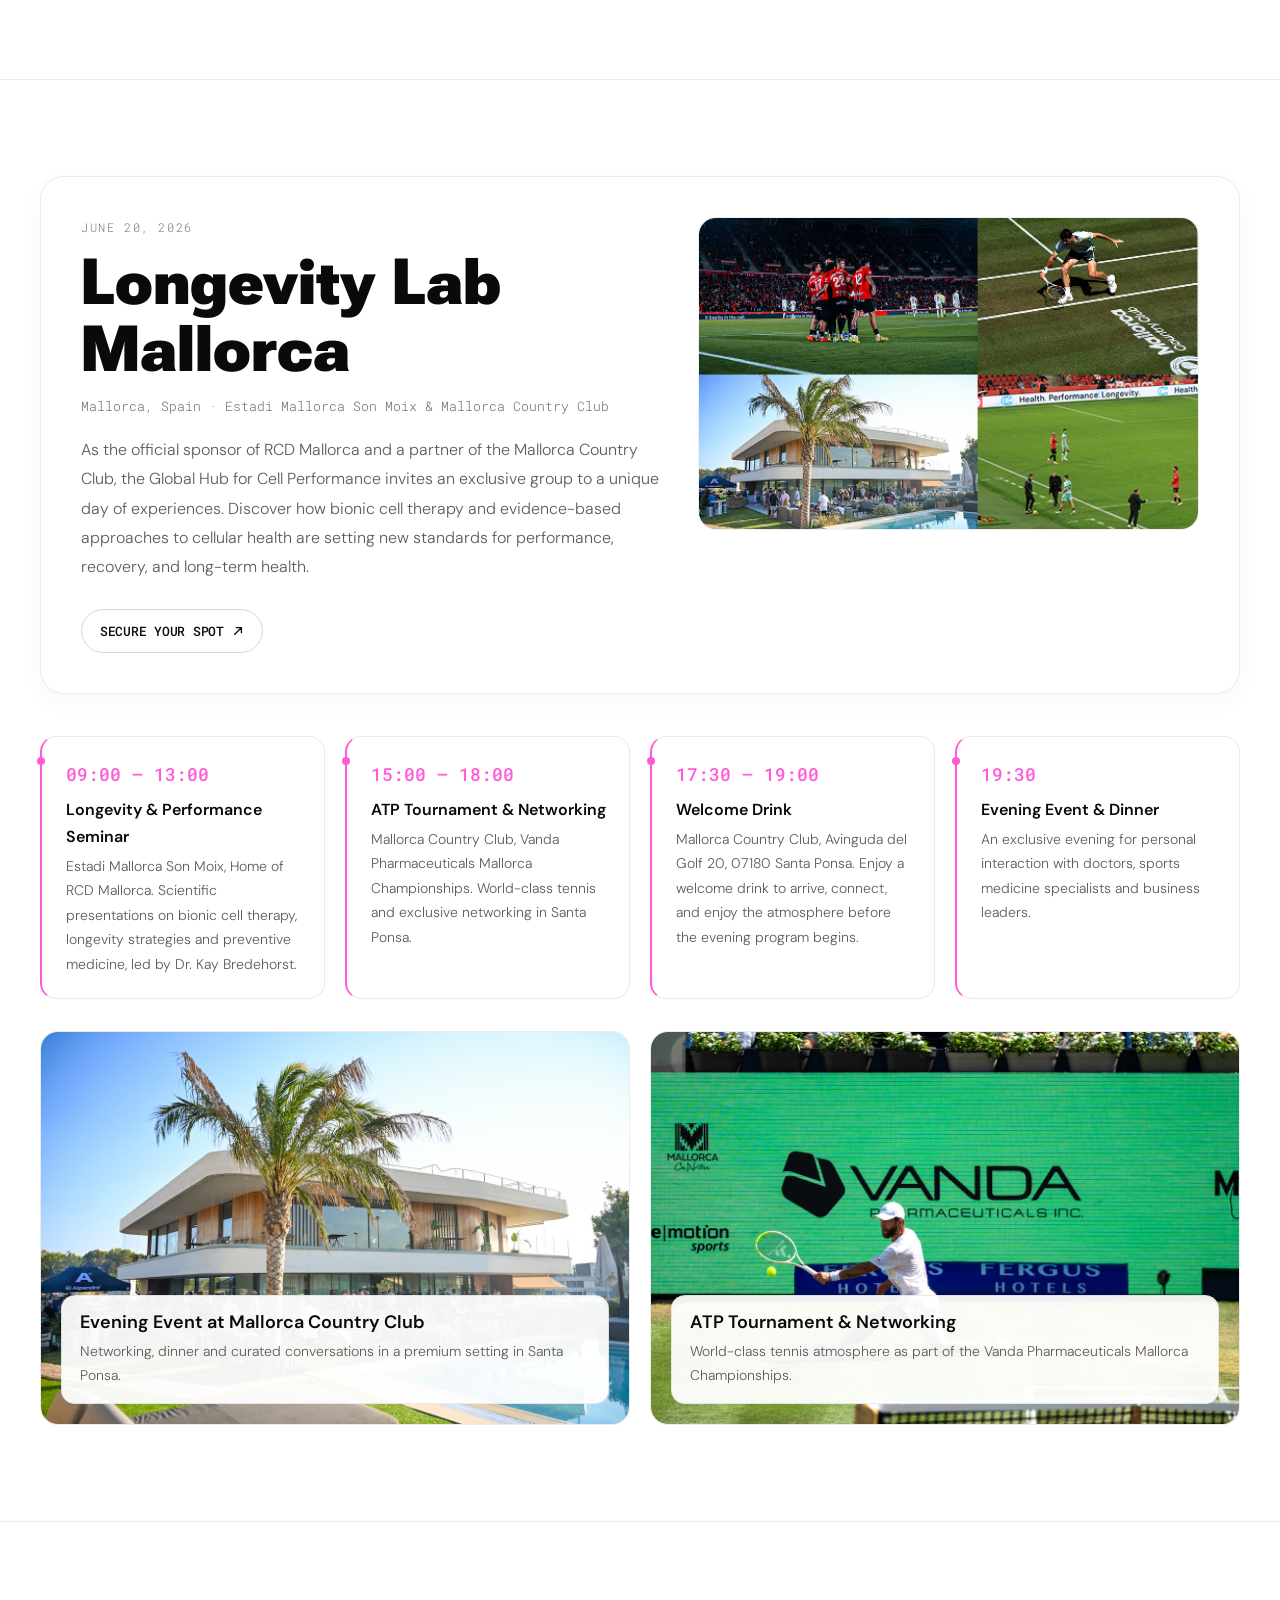
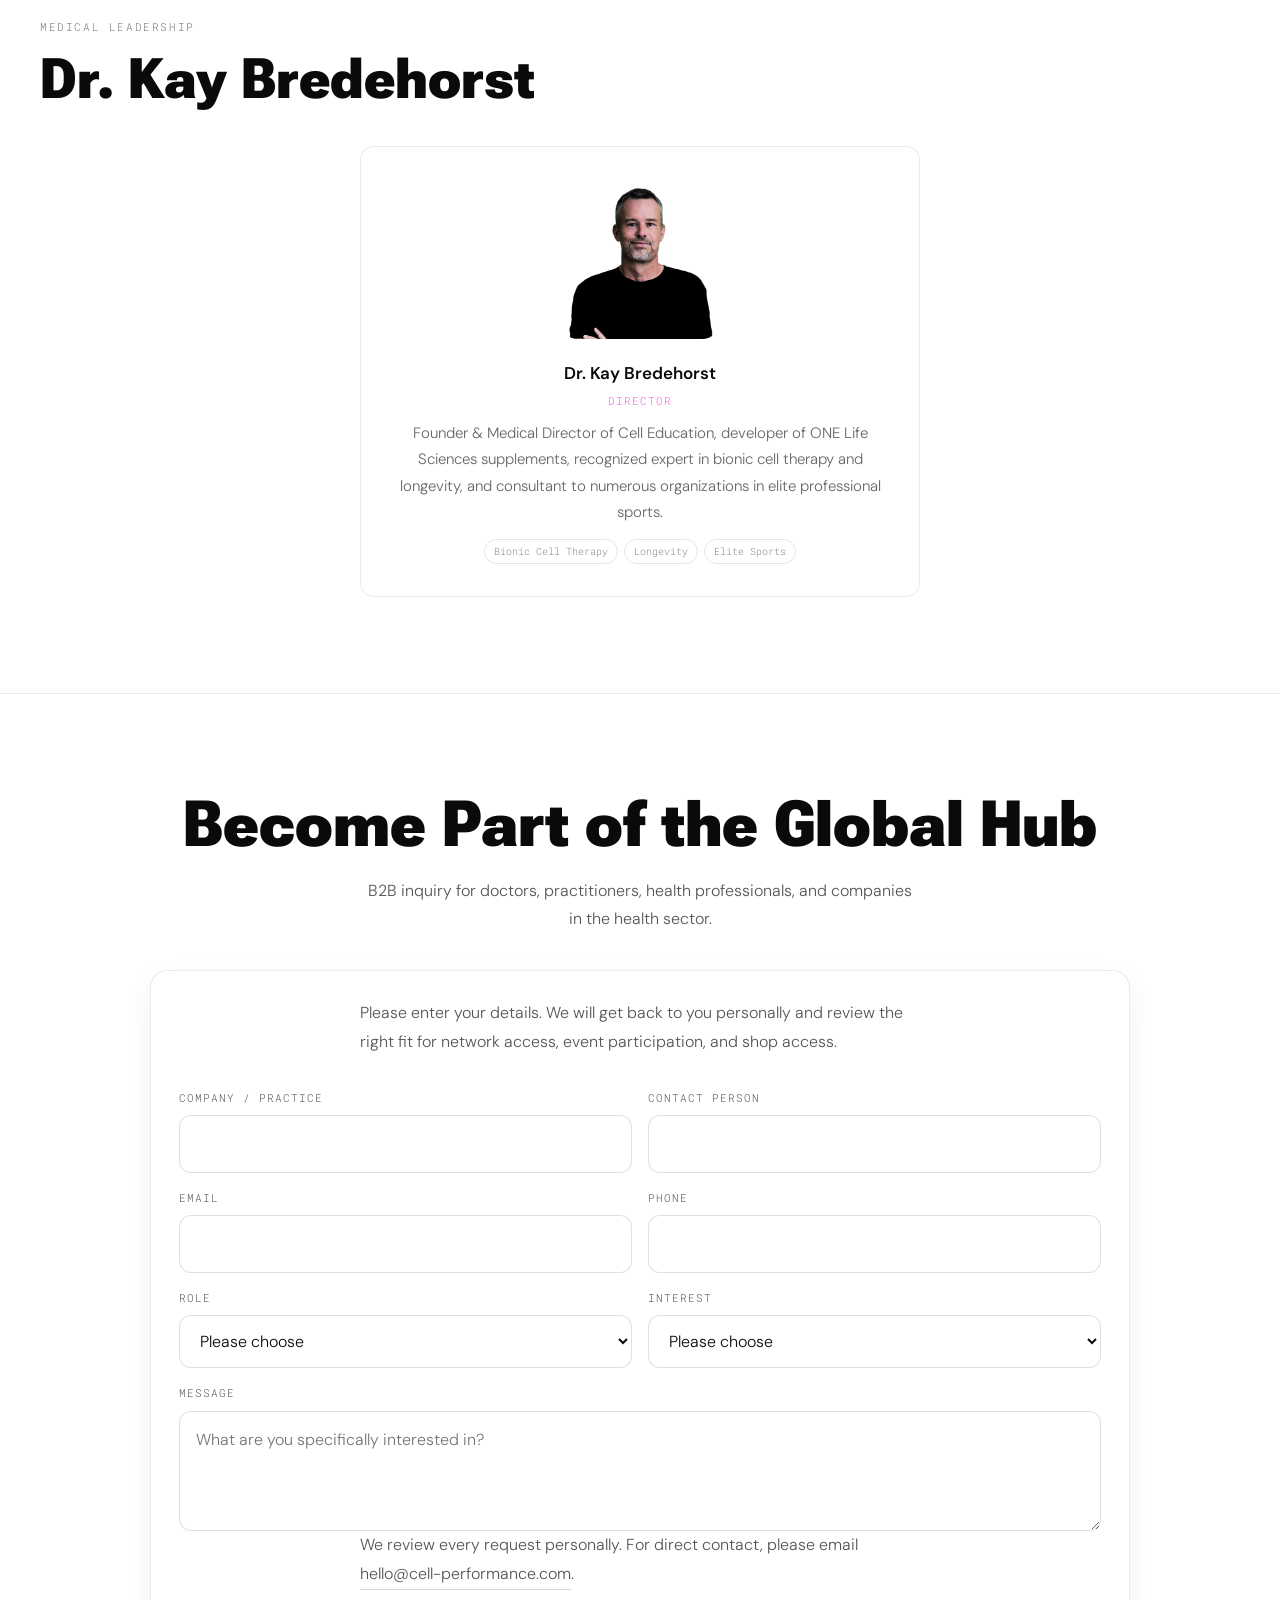
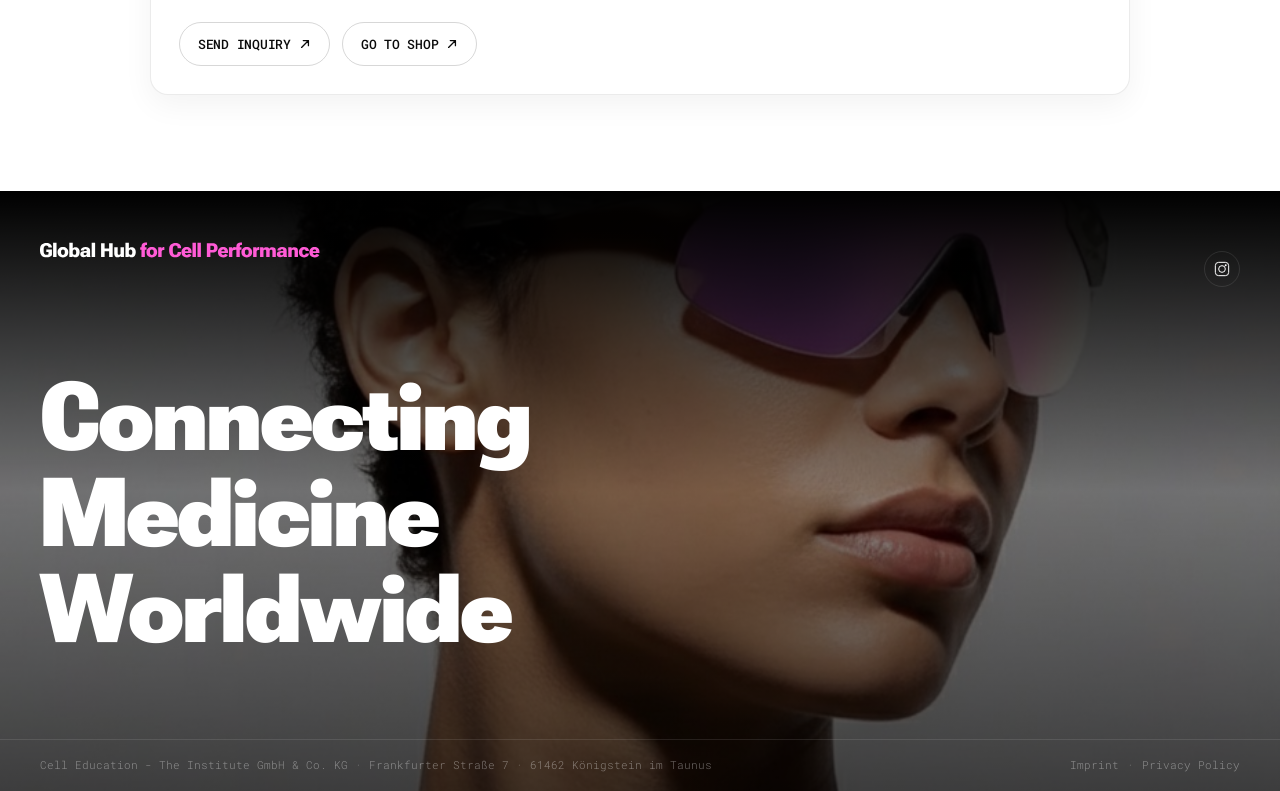
==== commit 3ef22776: "Hide doctors network page" ====
--- a/doctors-partners.html
+++ b/doctors-partners.html
@@ -12,6 +12,9 @@
 <meta name="viewport" content="width=device-width, initial-scale=1.0">
 <title>Doctors & Network | Global Hub for Cell Performance</title>
 <meta name="description" content="Doctors and selected partners in the Global Hub for Cell Performance network.">
+<meta name="robots" content="noindex,nofollow">
+<meta http-equiv="refresh" content="0; url=index.html">
+<script>window.location.replace('index.html');</script>
 <link rel="icon" type="image/png" href="images/faviconhub.png">
 <link rel="preconnect" href="https://fonts.googleapis.com">
 <link rel="preconnect" href="https://fonts.gstatic.com" crossorigin>
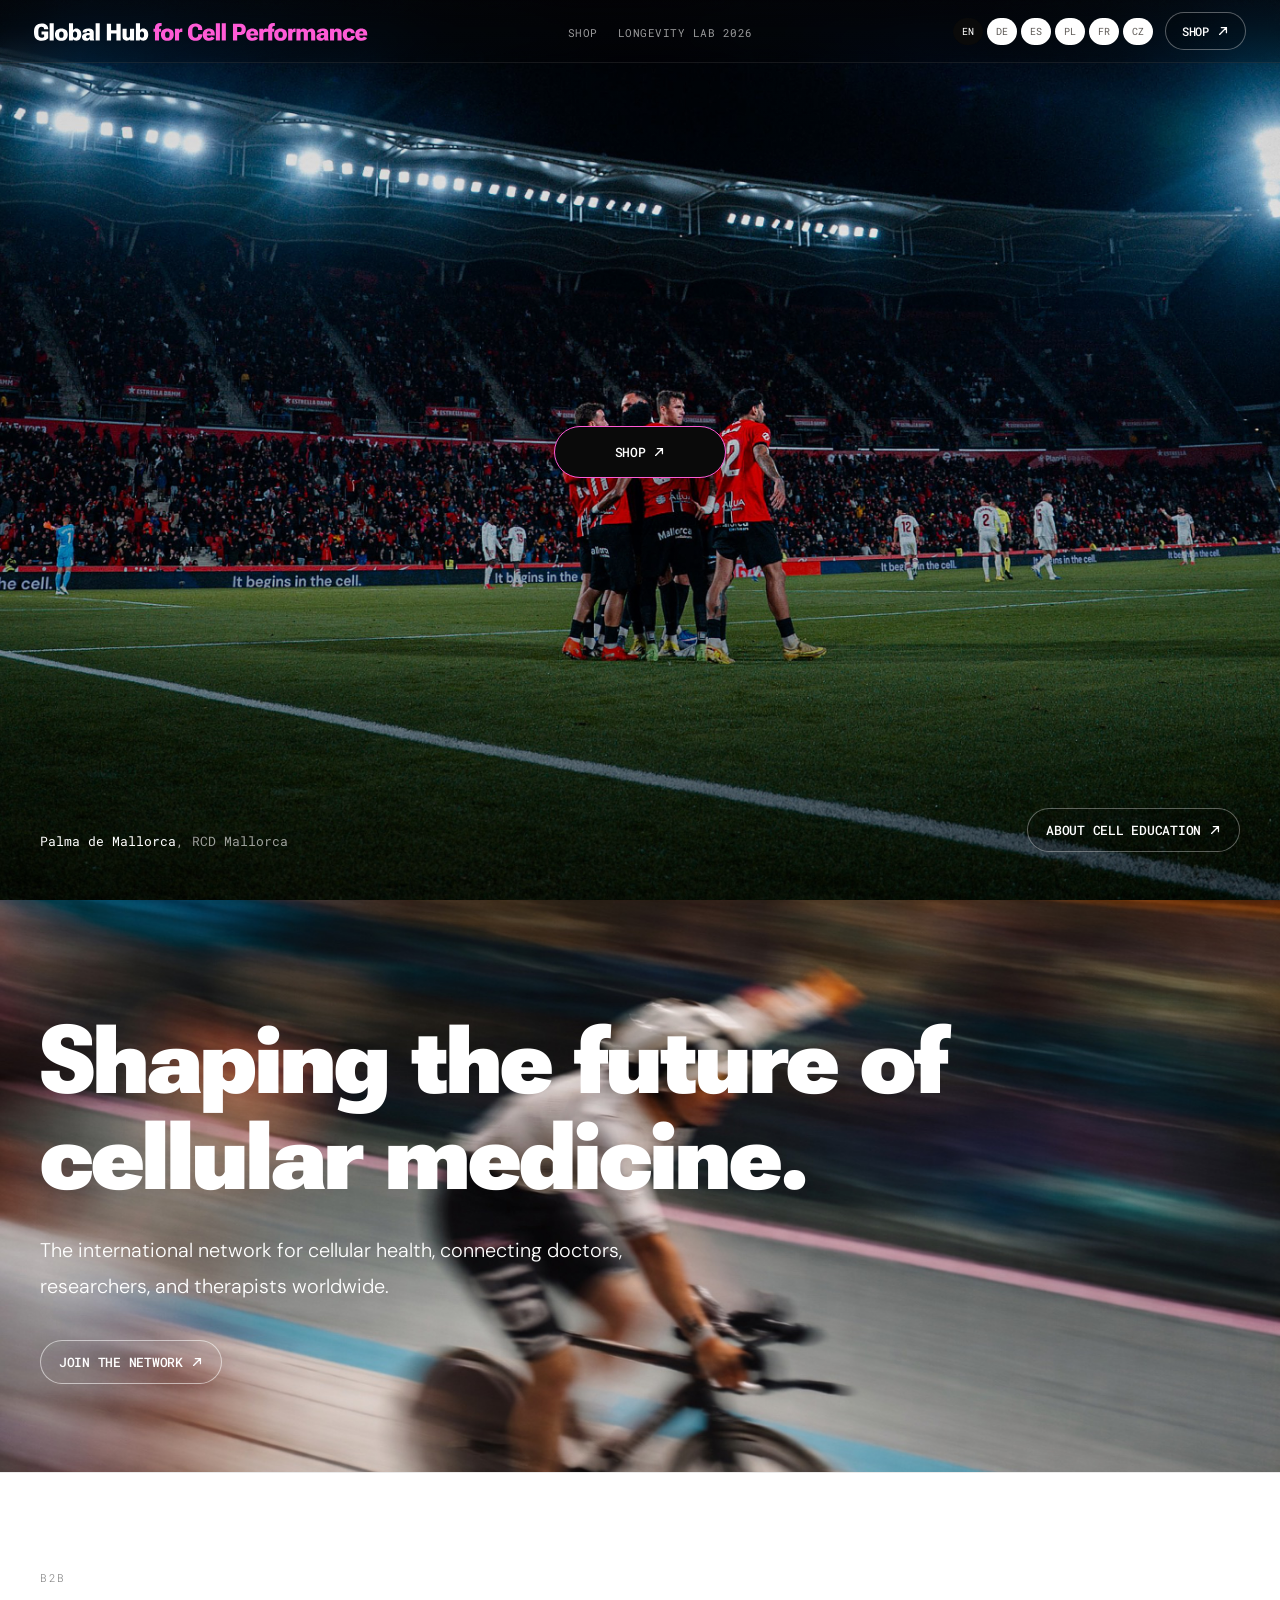
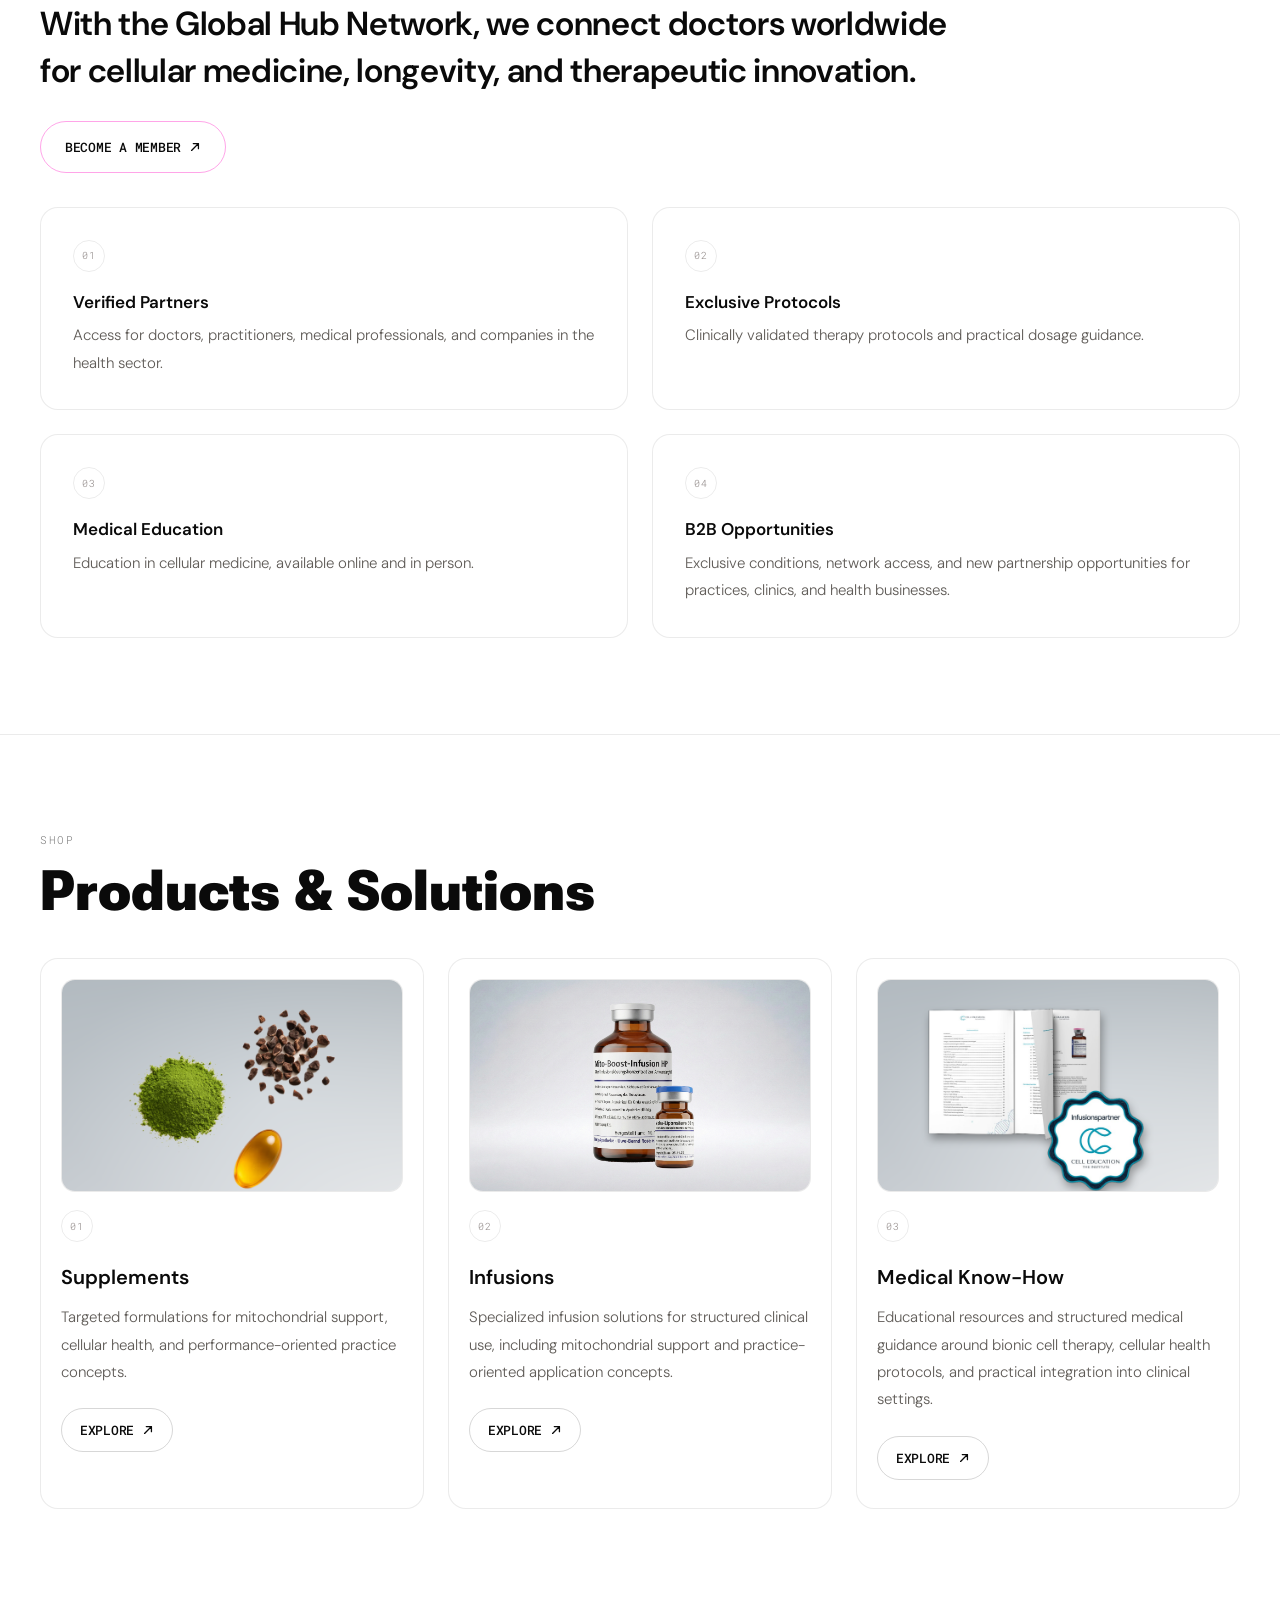
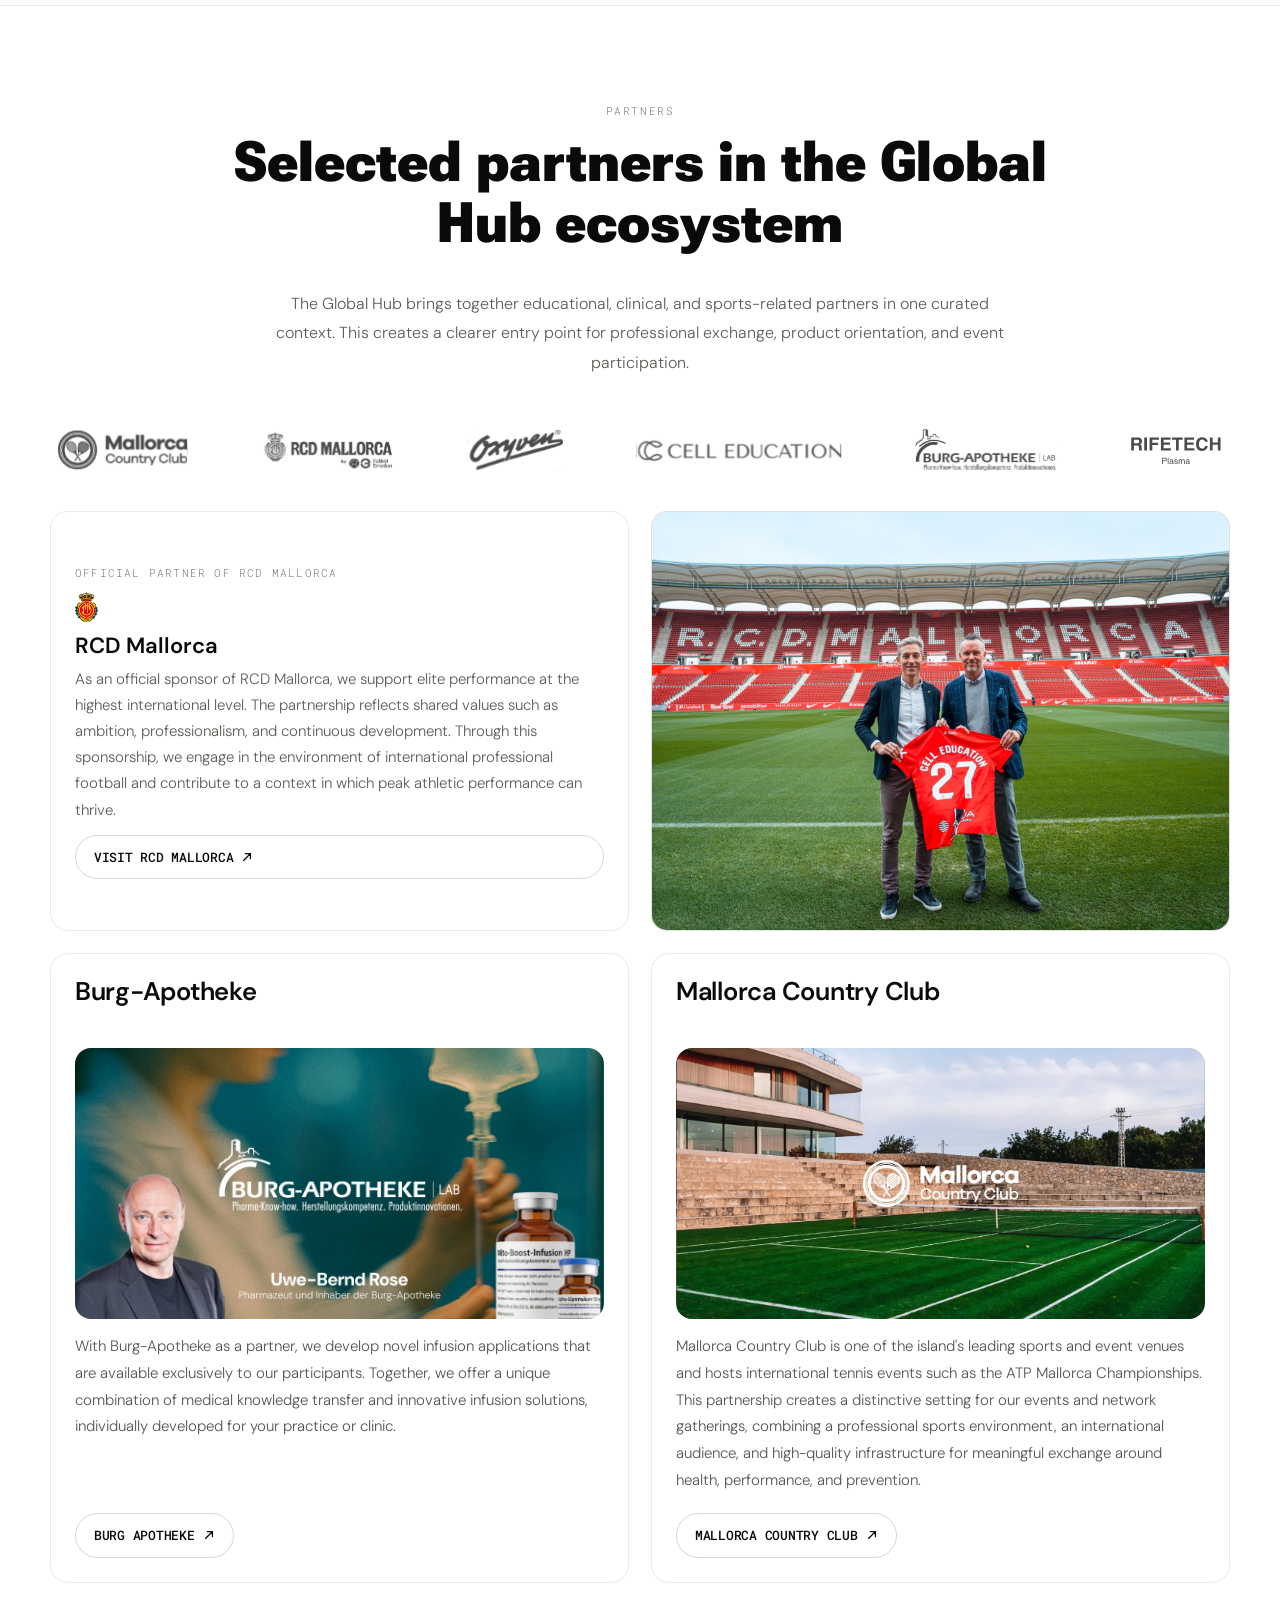
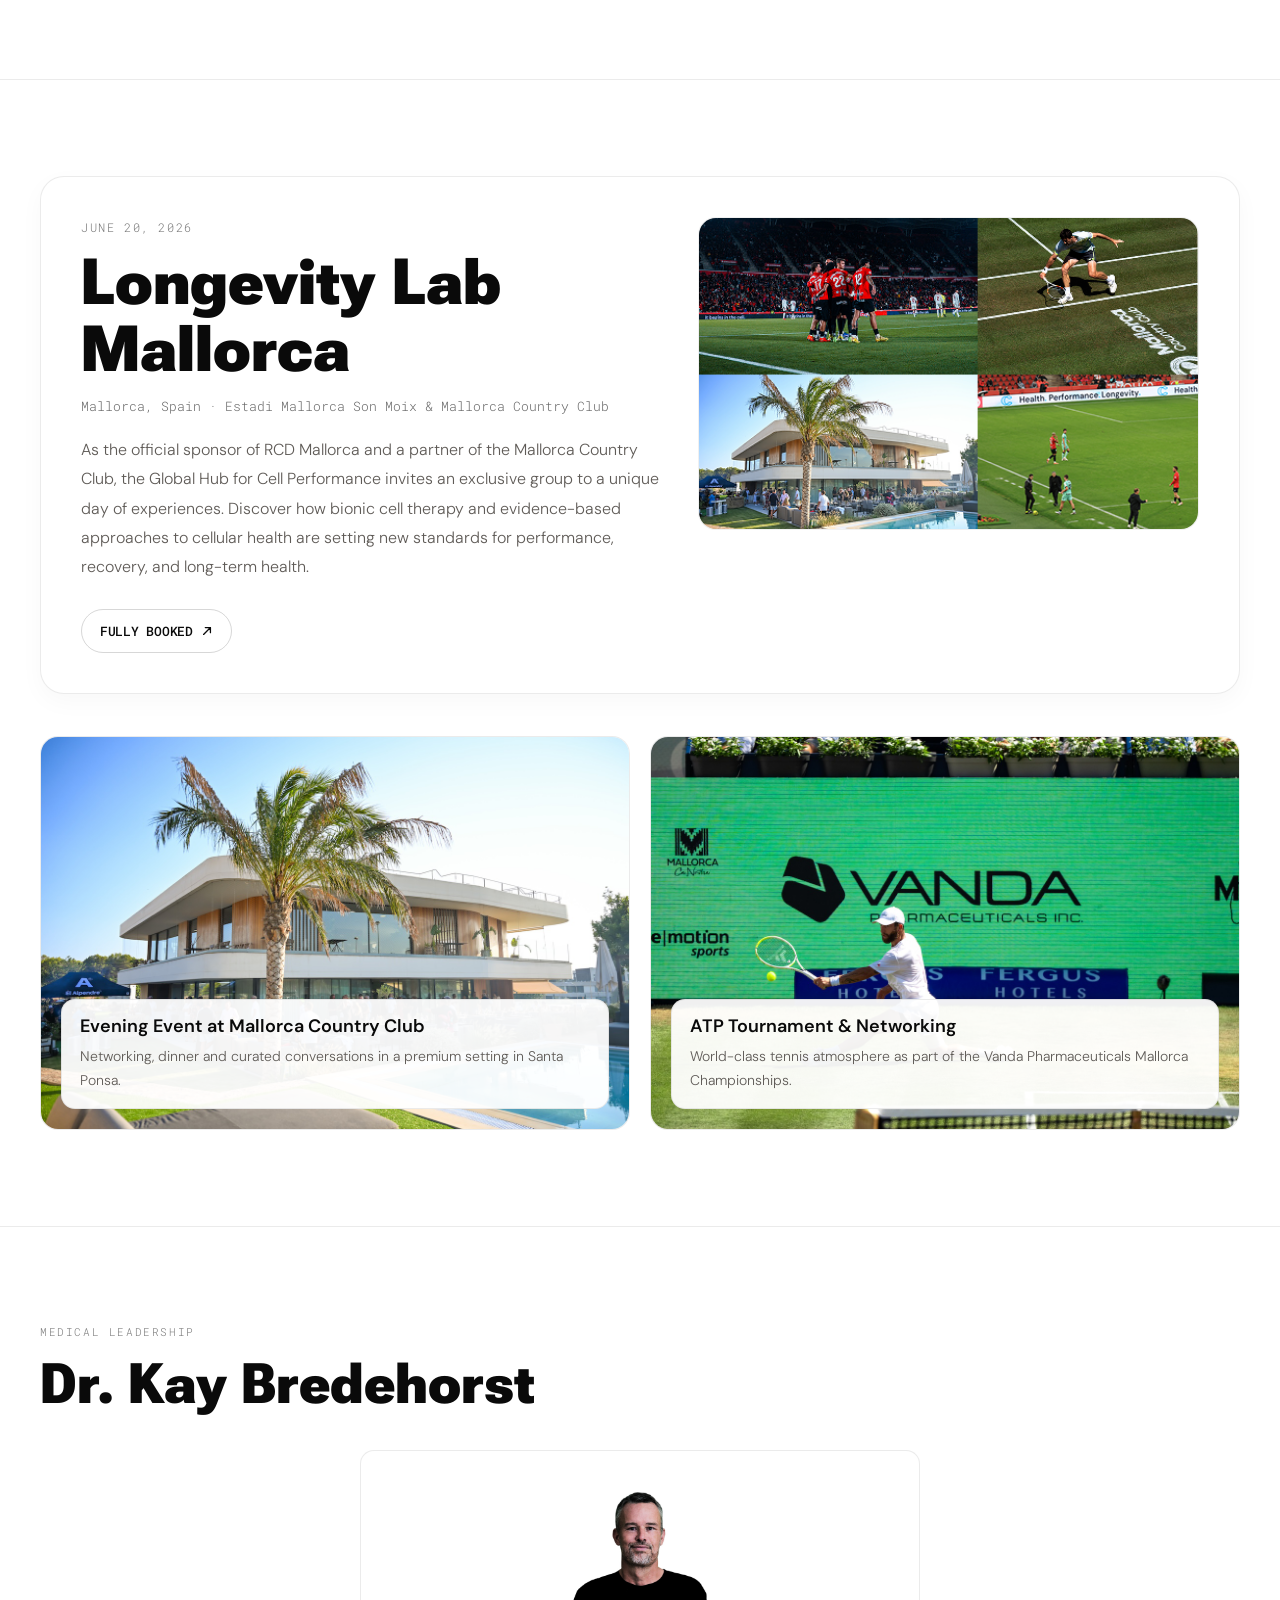
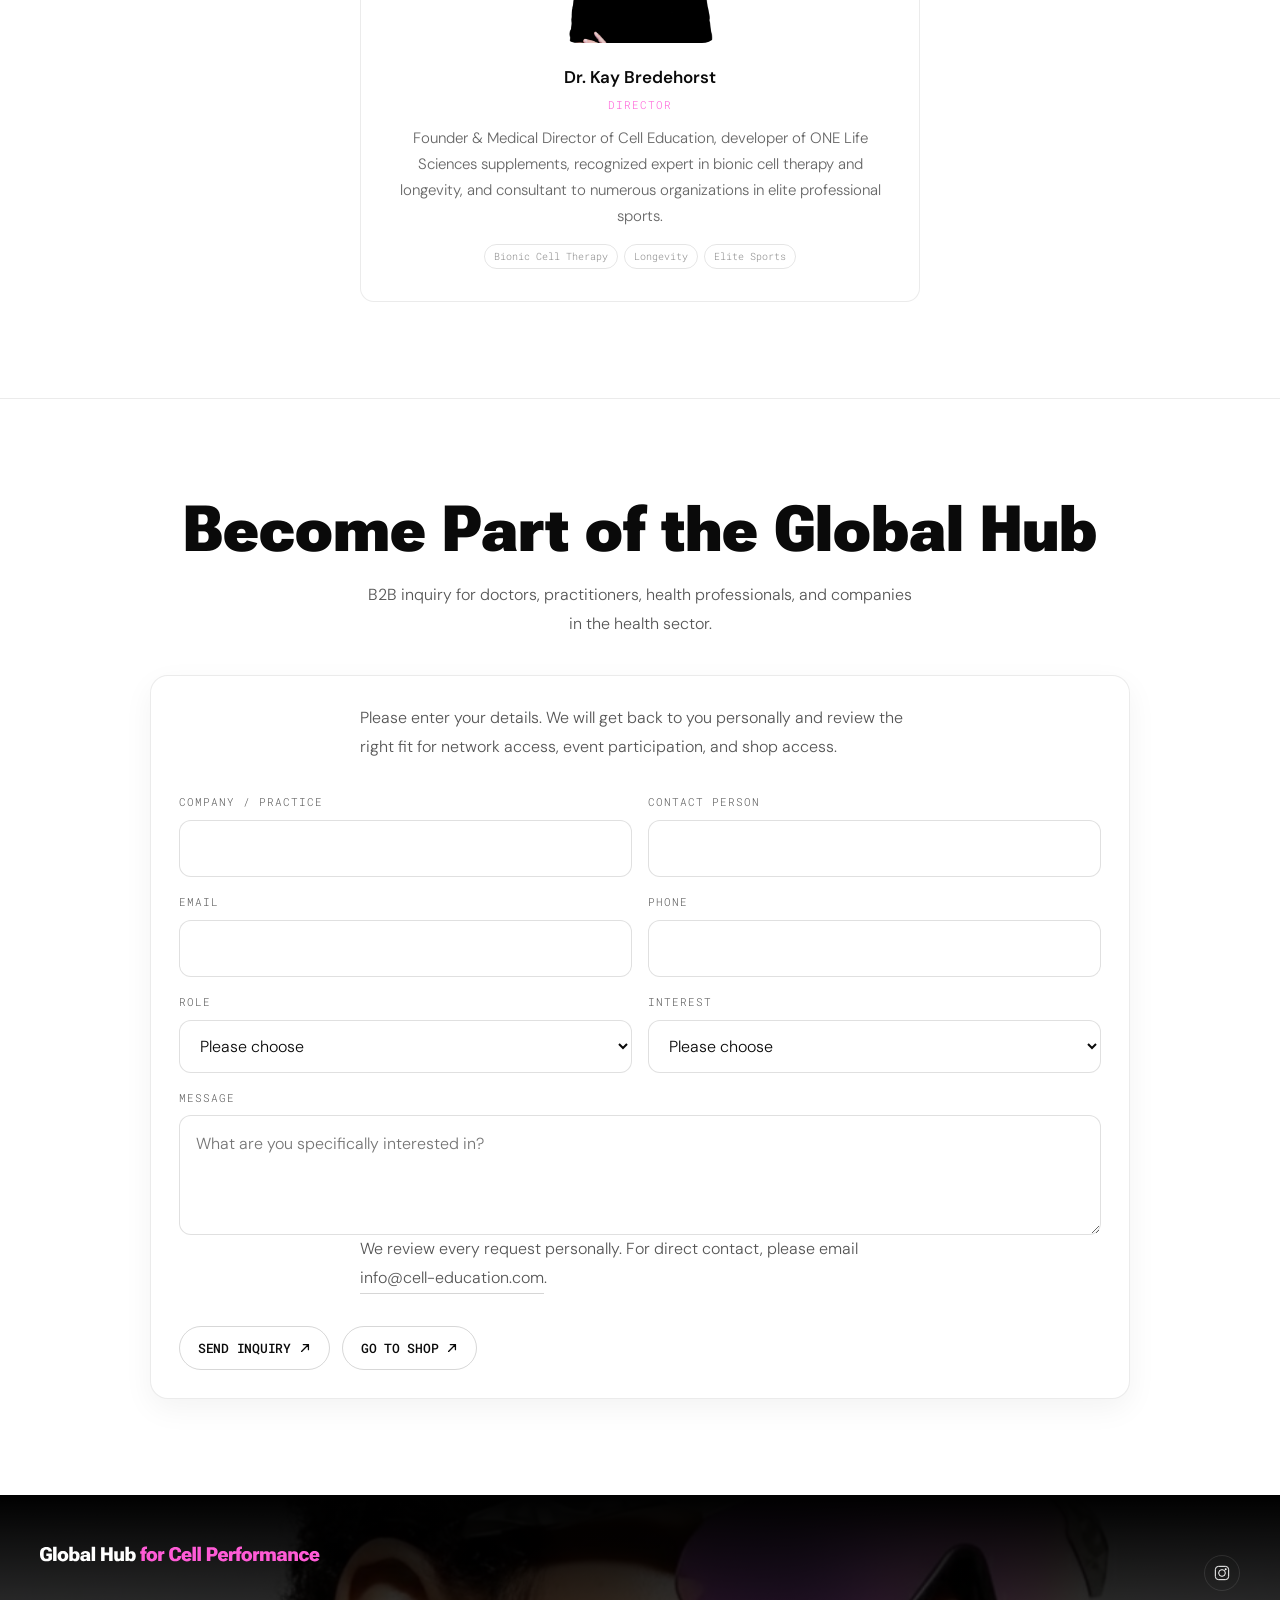
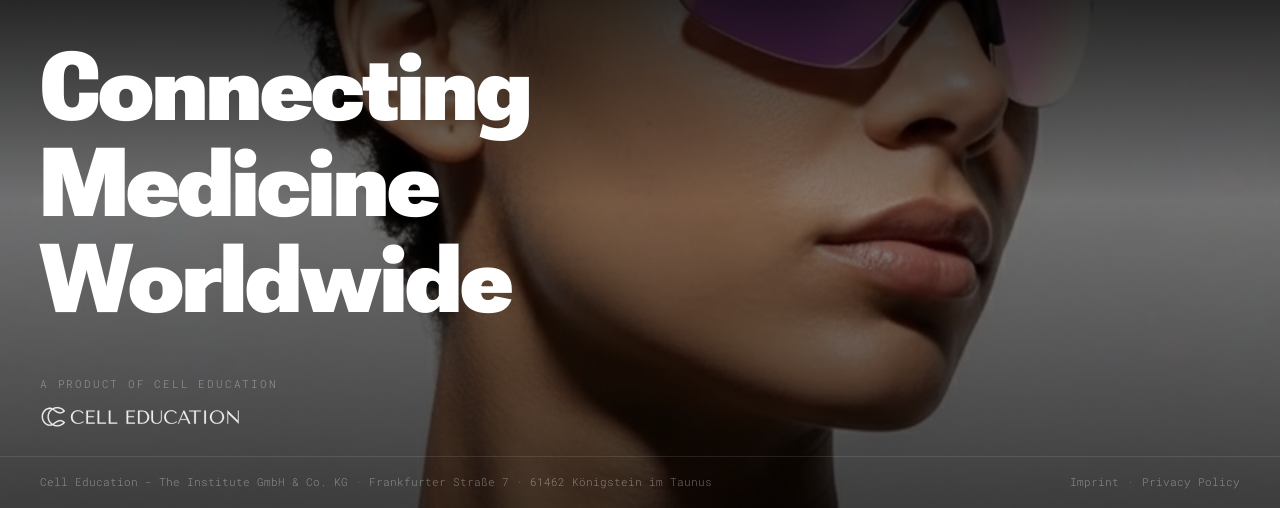
==== commit d0ef9fee: "Add Cell Education product footer" ====
--- a/doctors-partners.html
+++ b/doctors-partners.html
@@ -22,7 +22,7 @@
 <style>
 *,*::before,*::after{box-sizing:border-box;margin:0;padding:0}
 :root{--accent:#ff5bd6;--black:#050505;--white:#fff;--ink:#0a0a0a;--muted:#625d59;--line:rgba(10,10,10,.09);--mono:'Roboto Mono',monospace;--headline:'Roboto Flex',sans-serif;--body:'DM Sans',sans-serif}
-html{scroll-behavior:smooth}body{font-family:var(--body);font-weight:300;color:var(--ink);background:#fff;line-height:1.7;-webkit-font-smoothing:antialiased}a{color:inherit;text-decoration:none}img{max-width:100%;display:block}.nav{position:fixed;top:0;left:0;right:0;z-index:10;padding:14px 40px;display:flex;align-items:center;justify-content:space-between;background:linear-gradient(180deg,rgba(8,8,8,.36),rgba(8,8,8,.12));border-bottom:1px solid rgba(255,255,255,.08);backdrop-filter:blur(12px)}.nav__logo img{height:18px;width:auto;filter:brightness(0) invert(1)}.nav__links{display:flex;align-items:center;gap:24px;list-style:none}.nav__links a{font-family:var(--mono);font-size:11px;text-transform:uppercase;letter-spacing:.5px;color:rgba(255,255,255,.65);transition:color .25s}.nav__links a:hover,.nav__links a.active{color:#fff}.nav__right{display:flex;align-items:center;gap:12px}.lang-switcher{display:flex;align-items:center;gap:4px}.lang-switcher button{border:1px solid rgba(10,10,10,.1);background:#fff;color:var(--muted);border-radius:999px;padding:6px 8px;font-family:var(--mono);font-size:10px;text-transform:uppercase;cursor:pointer;transition:background .2s,color .2s,border-color .2s}.lang-switcher button.active{background:var(--ink);border-color:var(--ink);color:#fff}.pill{display:inline-flex;align-items:center;gap:8px;border:1px solid rgba(10,10,10,.16);border-radius:999px;padding:10px 18px;font-family:var(--mono);font-size:13px;text-transform:uppercase;letter-spacing:-.02em;white-space:nowrap;transition:border-color .25s,box-shadow .25s,transform .25s}.pill:hover{border-color:var(--accent);box-shadow:inset 0 0 0 1px rgba(255,91,214,.18);transform:translateY(-1px)}.nav .pill{color:#fff;border-color:rgba(255,255,255,.34);background:rgba(0,0,0,.18)}.pill svg{width:12px;height:12px;flex:0 0 auto}.hero{position:relative;min-height:660px;padding:160px 40px 72px;display:flex;align-items:flex-end;color:#fff;background:#0a0a0a;overflow:hidden}.hero__bg{position:absolute;inset:0;background:url('images/hero-collage.png') center 44%/cover no-repeat;opacity:.78}.hero__overlay{position:absolute;inset:0;background:linear-gradient(180deg,rgba(0,0,0,.24),rgba(0,0,0,.18) 36%,rgba(0,0,0,.82))}.hero__content{position:relative;max-width:1060px}.label{font-family:var(--mono);font-size:11px;text-transform:uppercase;letter-spacing:1.6px;color:rgba(255,255,255,.7);margin-bottom:14px}.hero h1{font-family:var(--headline);font-weight:800;font-size:clamp(46px,8vw,120px);line-height:.98;letter-spacing:-.02em;margin-bottom:22px}.hero p{font-size:clamp(17px,1.7vw,21px);line-height:1.76;color:rgba(255,255,255,.82);max-width:720px;margin-bottom:32px}.stats{display:flex;flex-wrap:wrap;gap:12px}.stats span{display:inline-flex;gap:8px;align-items:center;border:1px solid rgba(255,255,255,.18);border-radius:999px;padding:10px 14px;background:rgba(0,0,0,.18);font-family:var(--mono);font-size:12px;color:rgba(255,255,255,.74)}.stats strong{color:#fff}.directory{padding:96px 40px;border-top:1px solid var(--line)}.directory__header{max-width:1180px;margin:0 auto 34px;display:grid;grid-template-columns:minmax(0,1fr) minmax(280px,430px);gap:32px;align-items:end}.section-title{font-family:var(--headline);font-weight:800;font-size:clamp(30px,4.5vw,58px);line-height:1.08;letter-spacing:-.01em}.directory__header p{font-size:15px;color:var(--muted);line-height:1.82}.grid{max-width:1180px;margin:0 auto;display:grid;grid-template-columns:repeat(4,minmax(0,1fr));gap:16px}.card{position:relative;min-height:174px;padding:20px;border:1px solid var(--line);border-radius:16px;background:#fff;display:flex;flex-direction:column;justify-content:space-between;overflow:hidden;transition:transform .25s,border-color .25s,box-shadow .25s}.card::before{content:'';position:absolute;inset:0 auto 0 0;width:3px;background:rgba(10,10,10,.12)}.card:hover{transform:translateY(-2px);border-color:rgba(255,91,214,.45);box-shadow:0 12px 28px rgba(0,0,0,.05)}.card__type{font-family:var(--mono);font-size:10px;text-transform:uppercase;letter-spacing:1.2px;color:#777}.card h3{font-weight:600;font-size:20px;line-height:1.16;letter-spacing:-.01em;margin-top:30px}.card p{font-size:13px;line-height:1.6;color:var(--muted);margin-top:10px}.card--partner{background:#fbfbfb}.card--partner::before,.card--highlight::before{background:var(--accent)}.card--partner .card__type{color:var(--accent)}.card--highlight{background:#0a0a0a;border-color:#0a0a0a;color:#fff}.card--highlight .card__type,.card--highlight h3{color:#fff}.card--highlight p{color:rgba(255,255,255,.68)}.cta{padding:72px 40px;border-top:1px solid var(--line);display:flex;justify-content:space-between;align-items:flex-end;gap:28px}.cta div{max-width:720px}.cta h2{font-family:var(--headline);font-weight:800;font-size:clamp(30px,4vw,54px);line-height:1.08;margin-bottom:14px}.cta p{font-size:16px;line-height:1.78;color:var(--muted)}.footer{position:relative;min-height:520px;display:flex;flex-direction:column;justify-content:space-between;overflow:hidden;color:#fff}.footer__bg{position:absolute;inset:0;background:url('images/footer-bg.jpg') center/cover no-repeat}.footer__overlay{position:absolute;inset:0;background:linear-gradient(180deg,#050505,rgba(0,0,0,.45) 50%,rgba(0,0,0,.72))}.footer__top,.footer__tagline,.footer__bottom{position:relative;z-index:1}.footer__top{display:flex;justify-content:space-between;padding:48px 40px}.footer__top img{height:18px;width:auto;filter:brightness(0) invert(1)}.footer__tagline{padding:0 40px 48px}.footer__tagline h2{font-family:var(--headline);font-size:clamp(38px,7vw,110px);font-weight:800;line-height:1}.footer__bottom{border-top:1px solid rgba(255,255,255,.1);padding:16px 40px;display:flex;justify-content:space-between;gap:16px;align-items:center}.footer__bottom span,.footer__bottom a{font-family:var(--mono);font-size:11px;color:rgba(255,255,255,.45)}.footer__legal{display:flex;gap:8px;align-items:center}@media(max-width:1024px){.grid{grid-template-columns:repeat(3,minmax(0,1fr))}.directory__header{grid-template-columns:1fr}.cta{flex-direction:column;align-items:flex-start}.nav__links{gap:16px}}@media(max-width:768px){.nav{padding:12px 20px}.nav__logo img{height:12px}.nav__links,.lang-switcher{display:none}.nav .pill{display:none}.hero{min-height:560px;padding:136px 20px 52px}.directory{padding:64px 20px}.grid{grid-template-columns:1fr 1fr;gap:12px}.card{min-height:154px;padding:18px}.card h3{font-size:18px}.cta{padding:56px 20px}.footer__top{padding:32px 20px}.footer__tagline{padding:0 20px 32px}.footer__bottom{padding:12px 20px;flex-direction:column;align-items:flex-start}}@media(max-width:480px){.grid{grid-template-columns:1fr}}
+html{scroll-behavior:smooth}body{font-family:var(--body);font-weight:300;color:var(--ink);background:#fff;line-height:1.7;-webkit-font-smoothing:antialiased}a{color:inherit;text-decoration:none}img{max-width:100%;display:block}.nav{position:fixed;top:0;left:0;right:0;z-index:10;padding:14px 40px;display:flex;align-items:center;justify-content:space-between;background:linear-gradient(180deg,rgba(8,8,8,.36),rgba(8,8,8,.12));border-bottom:1px solid rgba(255,255,255,.08);backdrop-filter:blur(12px)}.nav__logo img{height:18px;width:auto;filter:brightness(0) invert(1)}.nav__links{display:flex;align-items:center;gap:24px;list-style:none}.nav__links a{font-family:var(--mono);font-size:11px;text-transform:uppercase;letter-spacing:.5px;color:rgba(255,255,255,.65);transition:color .25s}.nav__links a:hover,.nav__links a.active{color:#fff}.nav__right{display:flex;align-items:center;gap:12px}.lang-switcher{display:flex;align-items:center;gap:4px}.lang-switcher button{border:1px solid rgba(10,10,10,.1);background:#fff;color:var(--muted);border-radius:999px;padding:6px 8px;font-family:var(--mono);font-size:10px;text-transform:uppercase;cursor:pointer;transition:background .2s,color .2s,border-color .2s}.lang-switcher button.active{background:var(--ink);border-color:var(--ink);color:#fff}.pill{display:inline-flex;align-items:center;gap:8px;border:1px solid rgba(10,10,10,.16);border-radius:999px;padding:10px 18px;font-family:var(--mono);font-size:13px;text-transform:uppercase;letter-spacing:-.02em;white-space:nowrap;transition:border-color .25s,box-shadow .25s,transform .25s}.pill:hover{border-color:var(--accent);box-shadow:inset 0 0 0 1px rgba(255,91,214,.18);transform:translateY(-1px)}.nav .pill{color:#fff;border-color:rgba(255,255,255,.34);background:rgba(0,0,0,.18)}.pill svg{width:12px;height:12px;flex:0 0 auto}.hero{position:relative;min-height:660px;padding:160px 40px 72px;display:flex;align-items:flex-end;color:#fff;background:#0a0a0a;overflow:hidden}.hero__bg{position:absolute;inset:0;background:url('images/hero-collage.png') center 44%/cover no-repeat;opacity:.78}.hero__overlay{position:absolute;inset:0;background:linear-gradient(180deg,rgba(0,0,0,.24),rgba(0,0,0,.18) 36%,rgba(0,0,0,.82))}.hero__content{position:relative;max-width:1060px}.label{font-family:var(--mono);font-size:11px;text-transform:uppercase;letter-spacing:1.6px;color:rgba(255,255,255,.7);margin-bottom:14px}.hero h1{font-family:var(--headline);font-weight:800;font-size:clamp(46px,8vw,120px);line-height:.98;letter-spacing:-.02em;margin-bottom:22px}.hero p{font-size:clamp(17px,1.7vw,21px);line-height:1.76;color:rgba(255,255,255,.82);max-width:720px;margin-bottom:32px}.stats{display:flex;flex-wrap:wrap;gap:12px}.stats span{display:inline-flex;gap:8px;align-items:center;border:1px solid rgba(255,255,255,.18);border-radius:999px;padding:10px 14px;background:rgba(0,0,0,.18);font-family:var(--mono);font-size:12px;color:rgba(255,255,255,.74)}.stats strong{color:#fff}.directory{padding:96px 40px;border-top:1px solid var(--line)}.directory__header{max-width:1180px;margin:0 auto 34px;display:grid;grid-template-columns:minmax(0,1fr) minmax(280px,430px);gap:32px;align-items:end}.section-title{font-family:var(--headline);font-weight:800;font-size:clamp(30px,4.5vw,58px);line-height:1.08;letter-spacing:-.01em}.directory__header p{font-size:15px;color:var(--muted);line-height:1.82}.grid{max-width:1180px;margin:0 auto;display:grid;grid-template-columns:repeat(4,minmax(0,1fr));gap:16px}.card{position:relative;min-height:174px;padding:20px;border:1px solid var(--line);border-radius:16px;background:#fff;display:flex;flex-direction:column;justify-content:space-between;overflow:hidden;transition:transform .25s,border-color .25s,box-shadow .25s}.card::before{content:'';position:absolute;inset:0 auto 0 0;width:3px;background:rgba(10,10,10,.12)}.card:hover{transform:translateY(-2px);border-color:rgba(255,91,214,.45);box-shadow:0 12px 28px rgba(0,0,0,.05)}.card__type{font-family:var(--mono);font-size:10px;text-transform:uppercase;letter-spacing:1.2px;color:#777}.card h3{font-weight:600;font-size:20px;line-height:1.16;letter-spacing:-.01em;margin-top:30px}.card p{font-size:13px;line-height:1.6;color:var(--muted);margin-top:10px}.card--partner{background:#fbfbfb}.card--partner::before,.card--highlight::before{background:var(--accent)}.card--partner .card__type{color:var(--accent)}.card--highlight{background:#0a0a0a;border-color:#0a0a0a;color:#fff}.card--highlight .card__type,.card--highlight h3{color:#fff}.card--highlight p{color:rgba(255,255,255,.68)}.cta{padding:72px 40px;border-top:1px solid var(--line);display:flex;justify-content:space-between;align-items:flex-end;gap:28px}.cta div{max-width:720px}.cta h2{font-family:var(--headline);font-weight:800;font-size:clamp(30px,4vw,54px);line-height:1.08;margin-bottom:14px}.cta p{font-size:16px;line-height:1.78;color:var(--muted)}.footer{position:relative;min-height:520px;display:flex;flex-direction:column;justify-content:space-between;overflow:hidden;color:#fff}.footer__bg{position:absolute;inset:0;background:url('images/footer-bg.jpg') center/cover no-repeat}.footer__overlay{position:absolute;inset:0;background:linear-gradient(180deg,#050505,rgba(0,0,0,.45) 50%,rgba(0,0,0,.72))}.footer__top,.footer__tagline,.footer__product,.footer__bottom{position:relative;z-index:1}.footer__top{display:flex;justify-content:space-between;padding:48px 40px}.footer__top img{height:18px;width:auto;filter:brightness(0) invert(1)}.footer__tagline{padding:0 40px 48px}.footer__tagline h2{font-family:var(--headline);font-size:clamp(38px,7vw,110px);font-weight:800;line-height:1}.footer__product{padding:0 40px 26px;display:flex;flex-direction:column;align-items:flex-start;gap:10px}.footer__product span{font-family:var(--mono);font-size:11px;text-transform:uppercase;letter-spacing:1.6px;color:rgba(255,255,255,.45)}.footer__product img{height:24px;width:auto;max-width:220px;opacity:.9}.footer__bottom{border-top:1px solid rgba(255,255,255,.1);padding:16px 40px;display:flex;justify-content:space-between;gap:16px;align-items:center}.footer__bottom span,.footer__bottom a{font-family:var(--mono);font-size:11px;color:rgba(255,255,255,.45)}.footer__legal{display:flex;gap:8px;align-items:center}@media(max-width:1024px){.grid{grid-template-columns:repeat(3,minmax(0,1fr))}.directory__header{grid-template-columns:1fr}.cta{flex-direction:column;align-items:flex-start}.nav__links{gap:16px}}@media(max-width:768px){.nav{padding:12px 20px}.nav__logo img{height:12px}.nav__links,.lang-switcher{display:none}.nav .pill{display:none}.hero{min-height:560px;padding:136px 20px 52px}.directory{padding:64px 20px}.grid{grid-template-columns:1fr 1fr;gap:12px}.card{min-height:154px;padding:18px}.card h3{font-size:18px}.cta{padding:56px 20px}.footer__top{padding:32px 20px}.footer__tagline{padding:0 20px 32px}.footer__product{padding:0 20px 24px}.footer__bottom{padding:12px 20px;flex-direction:column;align-items:flex-start}}@media(max-width:480px){.grid{grid-template-columns:1fr}}
 </style>
 <style>
 .card{padding:0;justify-content:flex-start}
@@ -108,7 +108,7 @@
 <article class="card"><div class="card__media"><img src="images/doctors/enrico-thiele.webp" alt="Enrico Thiele" loading="lazy"></div><div class="card__body"><span class="card__type">Heilpraktiker</span><h3>Enrico Thiele</h3></div></article>
 </div></section>
 </main>
-<footer class="footer"><div class="footer__bg"></div><div class="footer__overlay"></div><div class="footer__top"><div class="footer__col"><a href="index.html"><img src="images/global-hub-logo.svg" alt="Global Hub for Cell Performance"></a></div><div class="footer__col"><h5>Instagram</h5><div class="footer__socials"><a href="https://www.instagram.com/celleducationinstitute/" aria-label="Instagram" target="_blank" rel="noopener noreferrer"><svg width="16" height="16" viewBox="0 0 24 24" fill="none" stroke="white" stroke-width="1.5"><rect x="2" y="2" width="20" height="20" rx="5"/><circle cx="12" cy="12" r="5"/><circle cx="17.5" cy="6.5" r="1.5" fill="white" stroke="none"/></svg></a></div></div></div><div class="footer__tagline"><h2>Connecting<br>Medicine<br>Worldwide</h2></div><div class="footer__bottom"><span>Cell Education - The Institute GmbH &amp; Co. KG · Frankfurter Straße 7 · 61462 Königstein im Taunus</span><span class="footer__legal"><a href="https://cell-education.com/impressum" target="_blank" rel="noopener noreferrer">Imprint</a><span>·</span><a href="https://cell-education.com/datenschutz" target="_blank" rel="noopener noreferrer">Privacy Policy</a></span></div></footer>
+<footer class="footer"><div class="footer__bg"></div><div class="footer__overlay"></div><div class="footer__top"><div class="footer__col"><a href="index.html"><img src="images/global-hub-logo.svg" alt="Global Hub for Cell Performance"></a></div><div class="footer__col"><h5>Instagram</h5><div class="footer__socials"><a href="https://www.instagram.com/celleducationinstitute/" aria-label="Instagram" target="_blank" rel="noopener noreferrer"><svg width="16" height="16" viewBox="0 0 24 24" fill="none" stroke="white" stroke-width="1.5"><rect x="2" y="2" width="20" height="20" rx="5"/><circle cx="12" cy="12" r="5"/><circle cx="17.5" cy="6.5" r="1.5" fill="white" stroke="none"/></svg></a></div></div></div><div class="footer__tagline"><h2>Connecting<br>Medicine<br>Worldwide</h2></div><div class="footer__product"><span>A product of Cell Education</span><a href="https://cell-education.com" target="_blank" rel="noopener noreferrer" aria-label="Cell Education"><img src="images/cell-education-logo-white.svg" alt="Cell Education"></a></div><div class="footer__bottom"><span>Cell Education - The Institute GmbH &amp; Co. KG · Frankfurter Straße 7 · 61462 Königstein im Taunus</span><span class="footer__legal"><a href="https://cell-education.com/impressum" target="_blank" rel="noopener noreferrer">Imprint</a><span>·</span><a href="https://cell-education.com/datenschutz" target="_blank" rel="noopener noreferrer">Privacy Policy</a></span></div></footer>
 <script>
 const directoryTranslations={
 en:{lang:"en",nav:["Shop","Longevity Lab 2026","Doctors & Network"],shop:"Shop",heroLabel:"Global Hub Network",heroTitle:"Doctors & selected partners",heroText:"A curated overview of medical experts, health professionals, and partner contacts connected to the Global Hub for Cell Performance.",heroMeta:[["Network","Global Hub for Cell Performance"],["Focus","Medical experts & practitioners"],["Partners","Selected network contacts"]],stats:["listed contacts","partner entries","medical performance network"],dirLabel:"Directory",dirTitle:"Medical experts and partners",dirText:"",roles:{doctor:"Doctor",partner:"Partner",doctorPartner:"Doctor / Partner",professor:"Professor",sportsMedicine:"Sports Medicine",heilpraktiker:"Practitioner"},sportsNote:"Team doctor Eintracht Frankfurt",ctaLabel:"",ctaTitle:"",ctaText:"",footer:"Connecting<br>Medicine<br>Worldwide",legal:["Imprint","Privacy Policy"]},
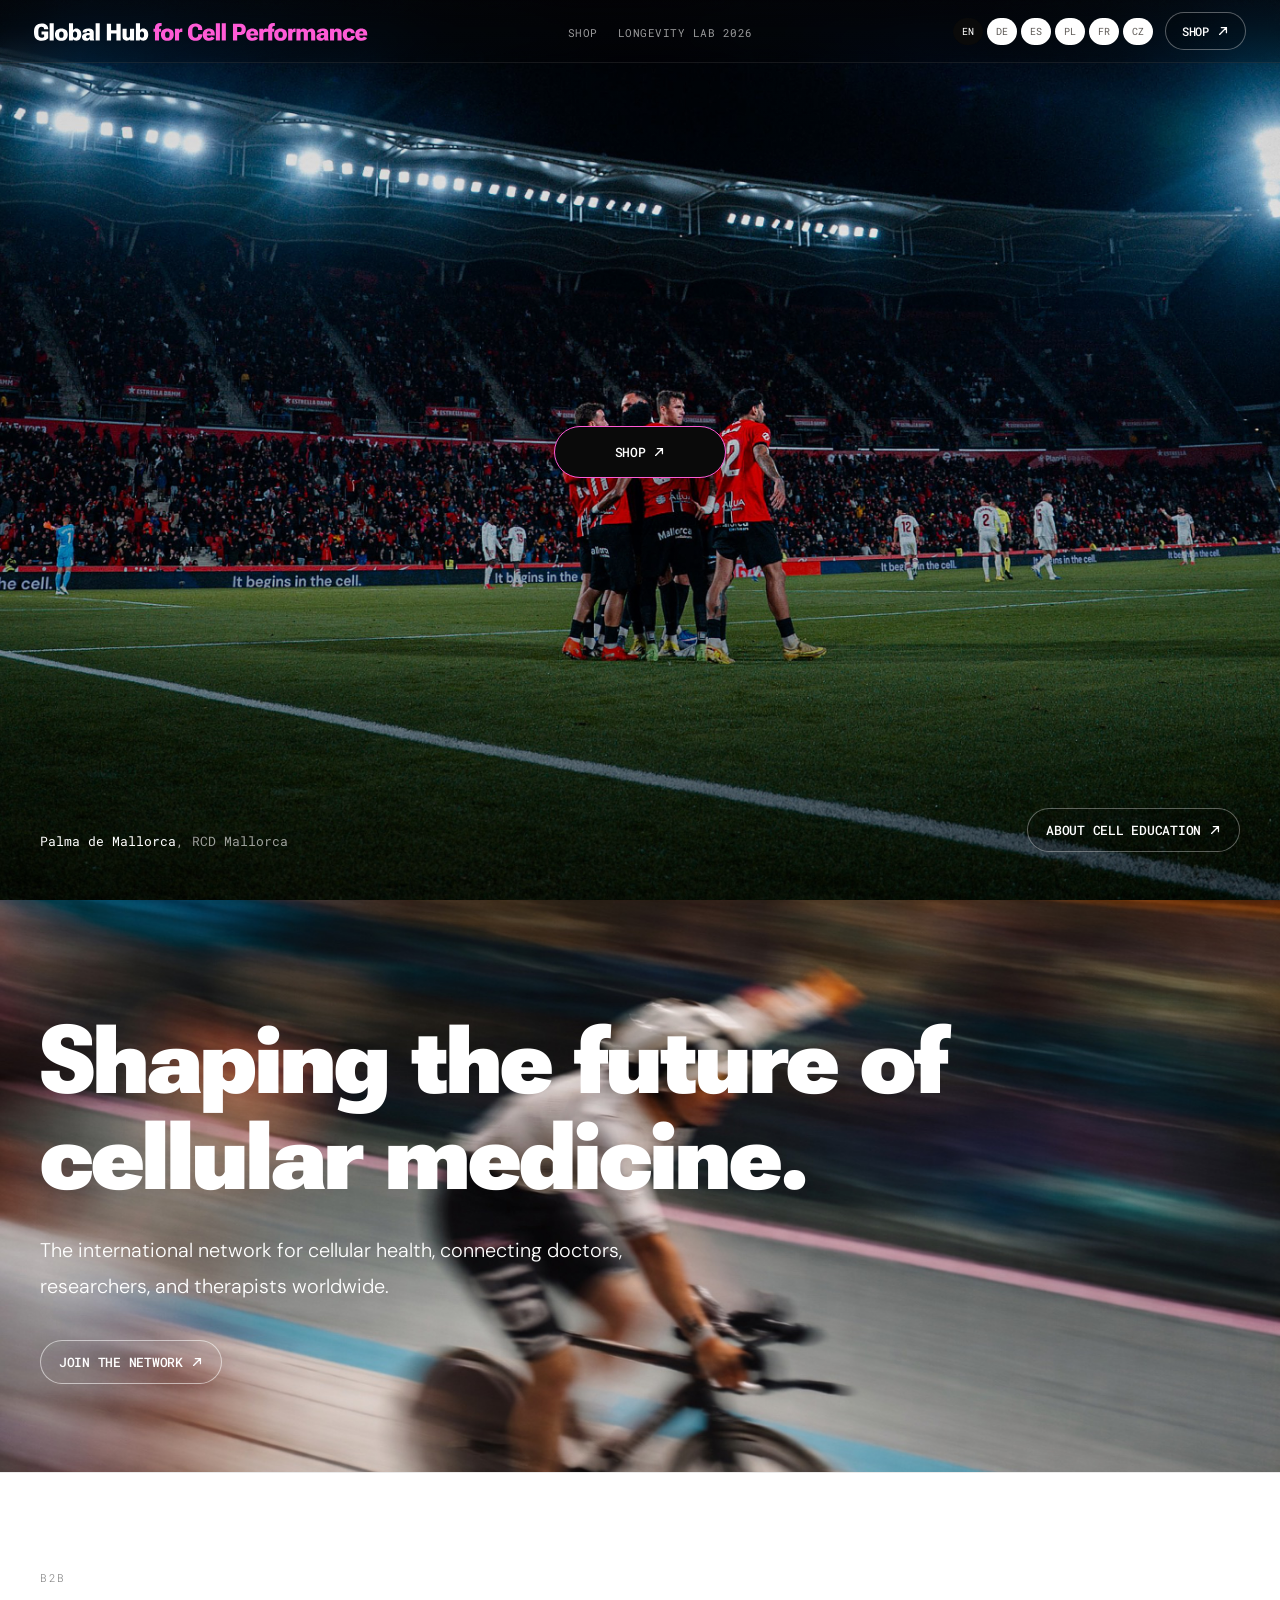
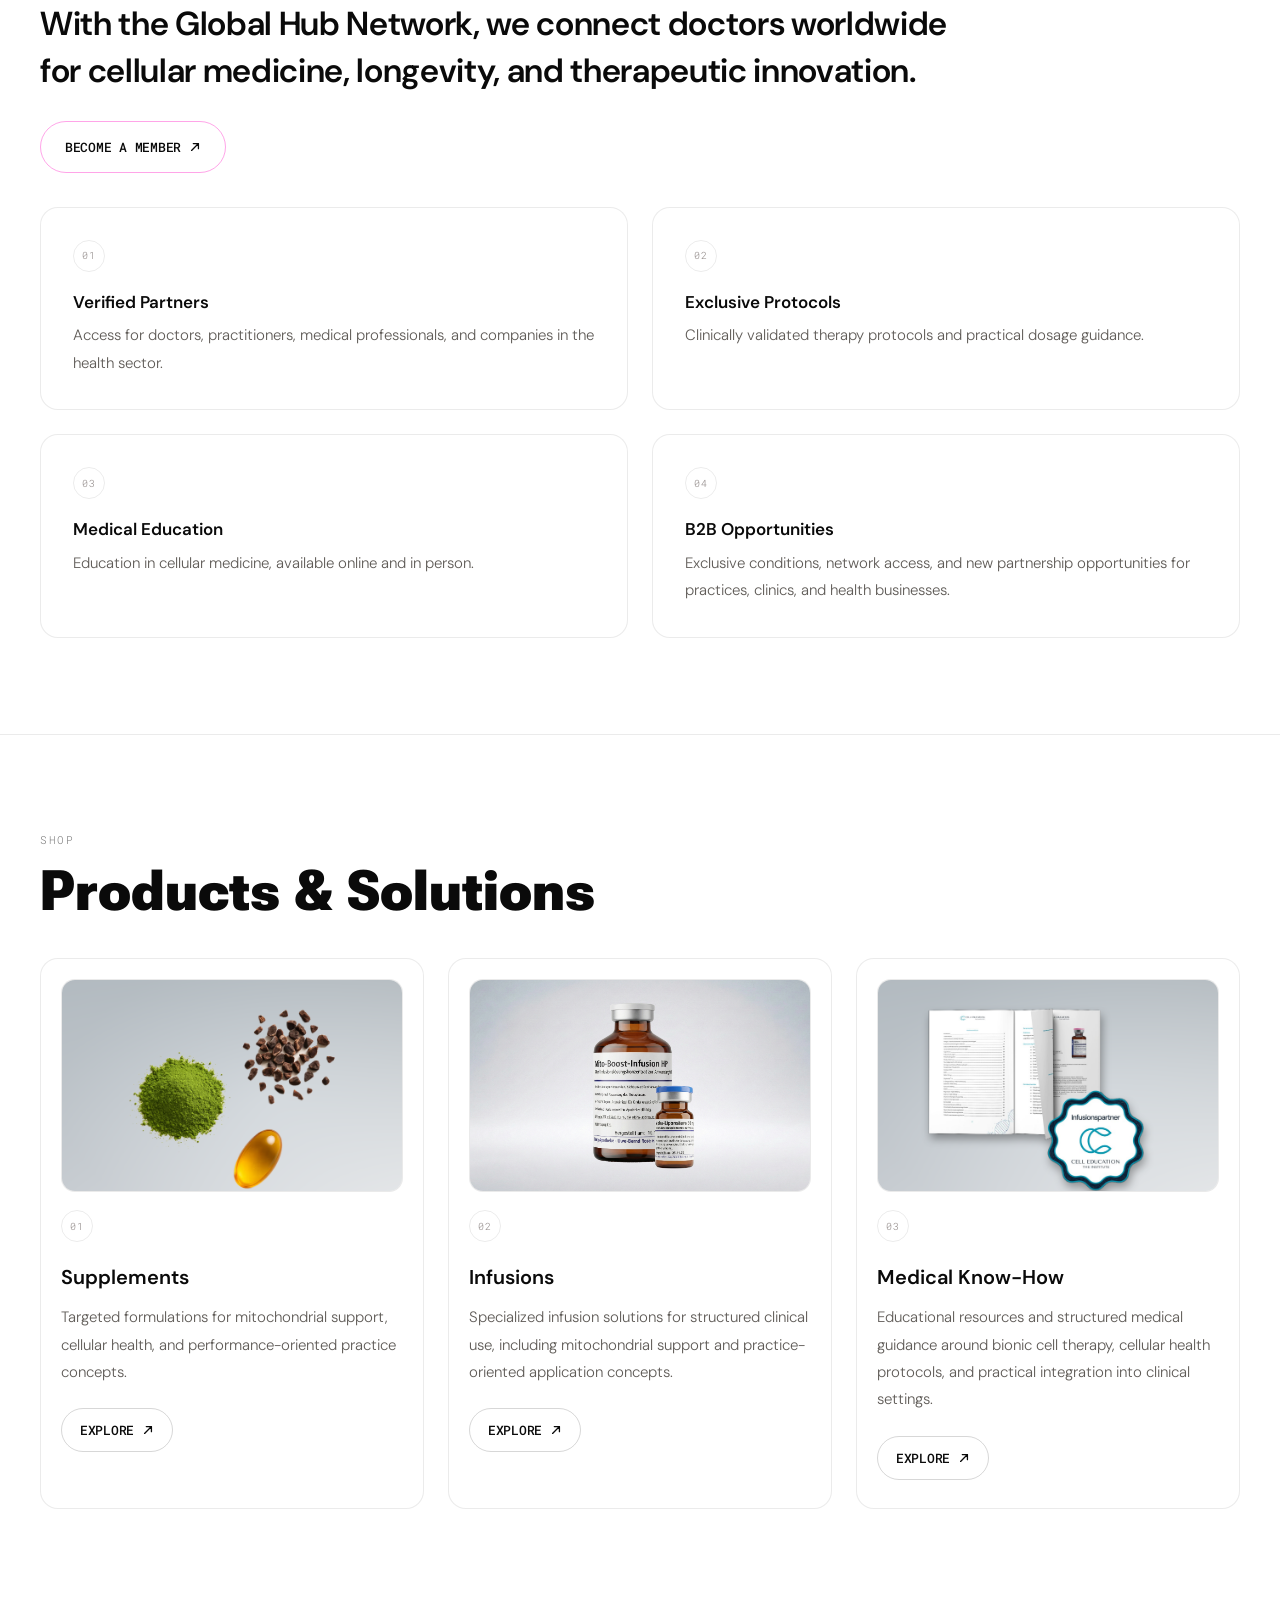
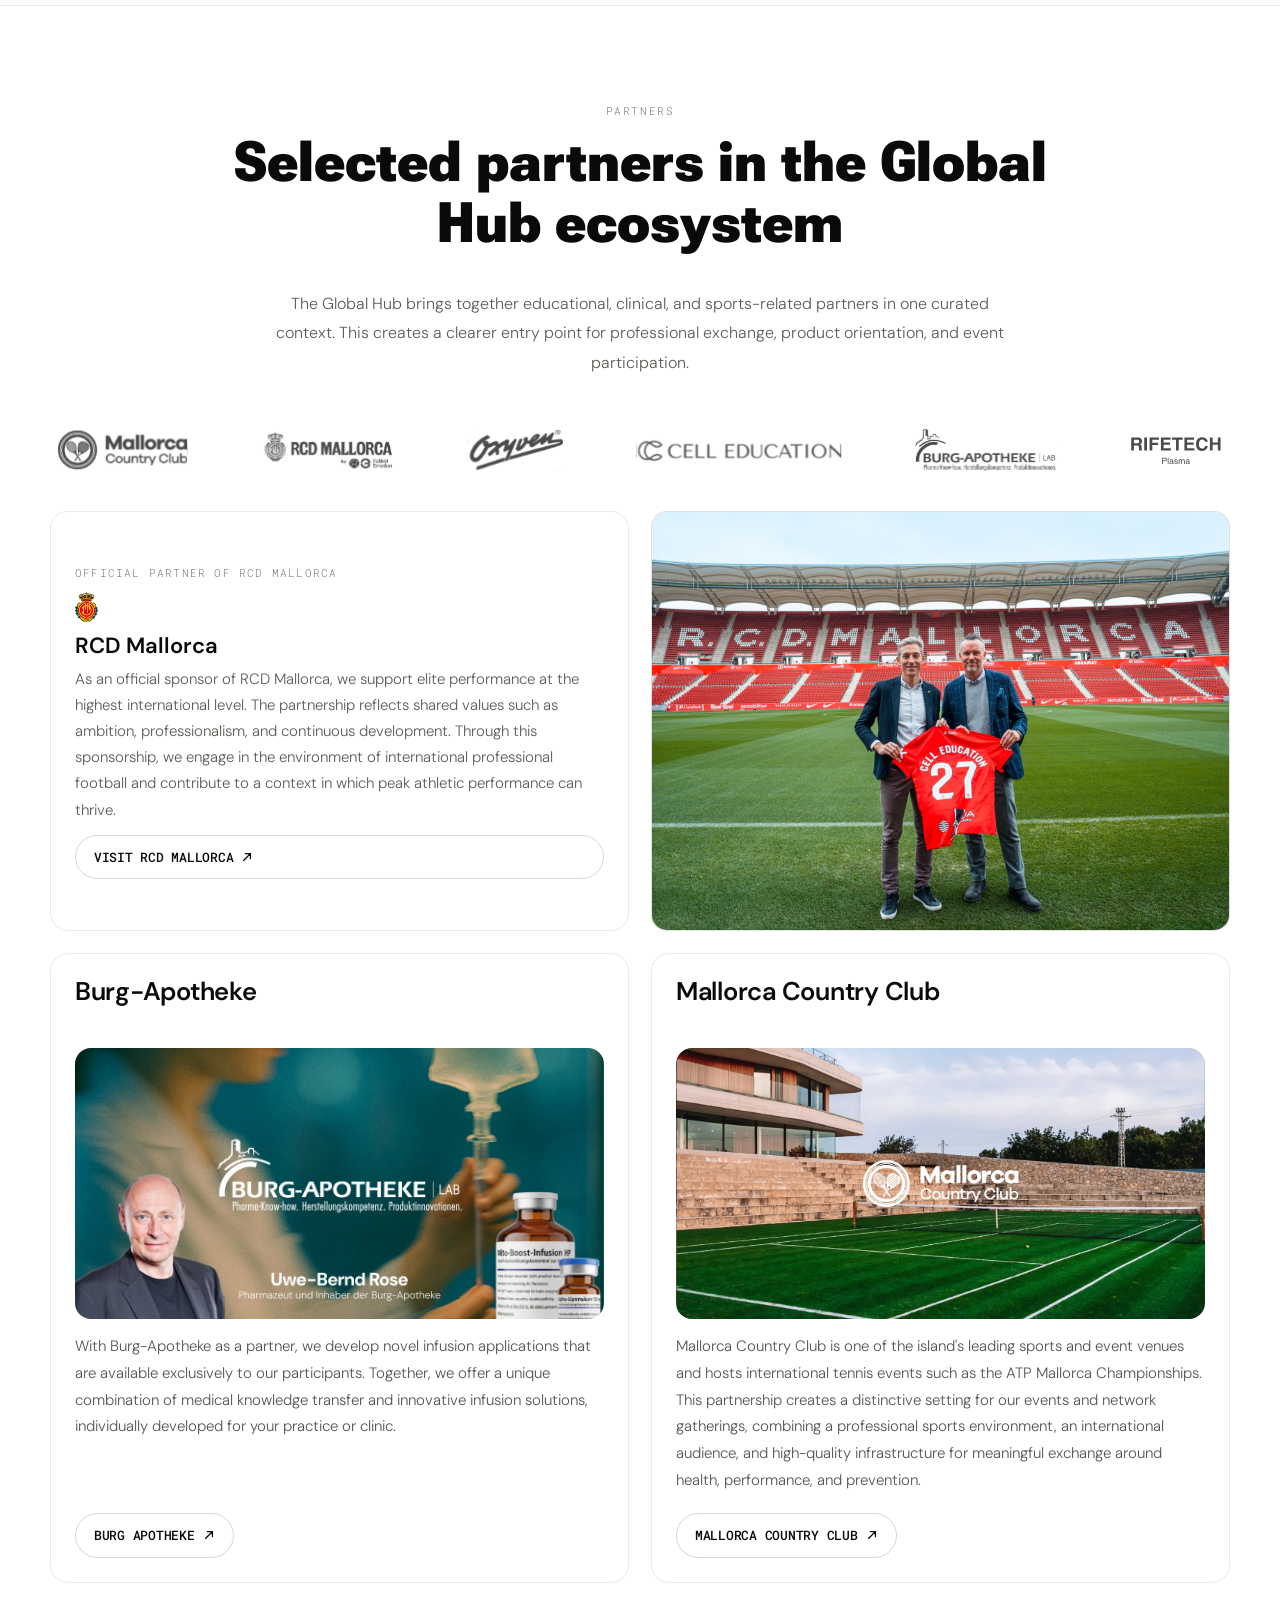
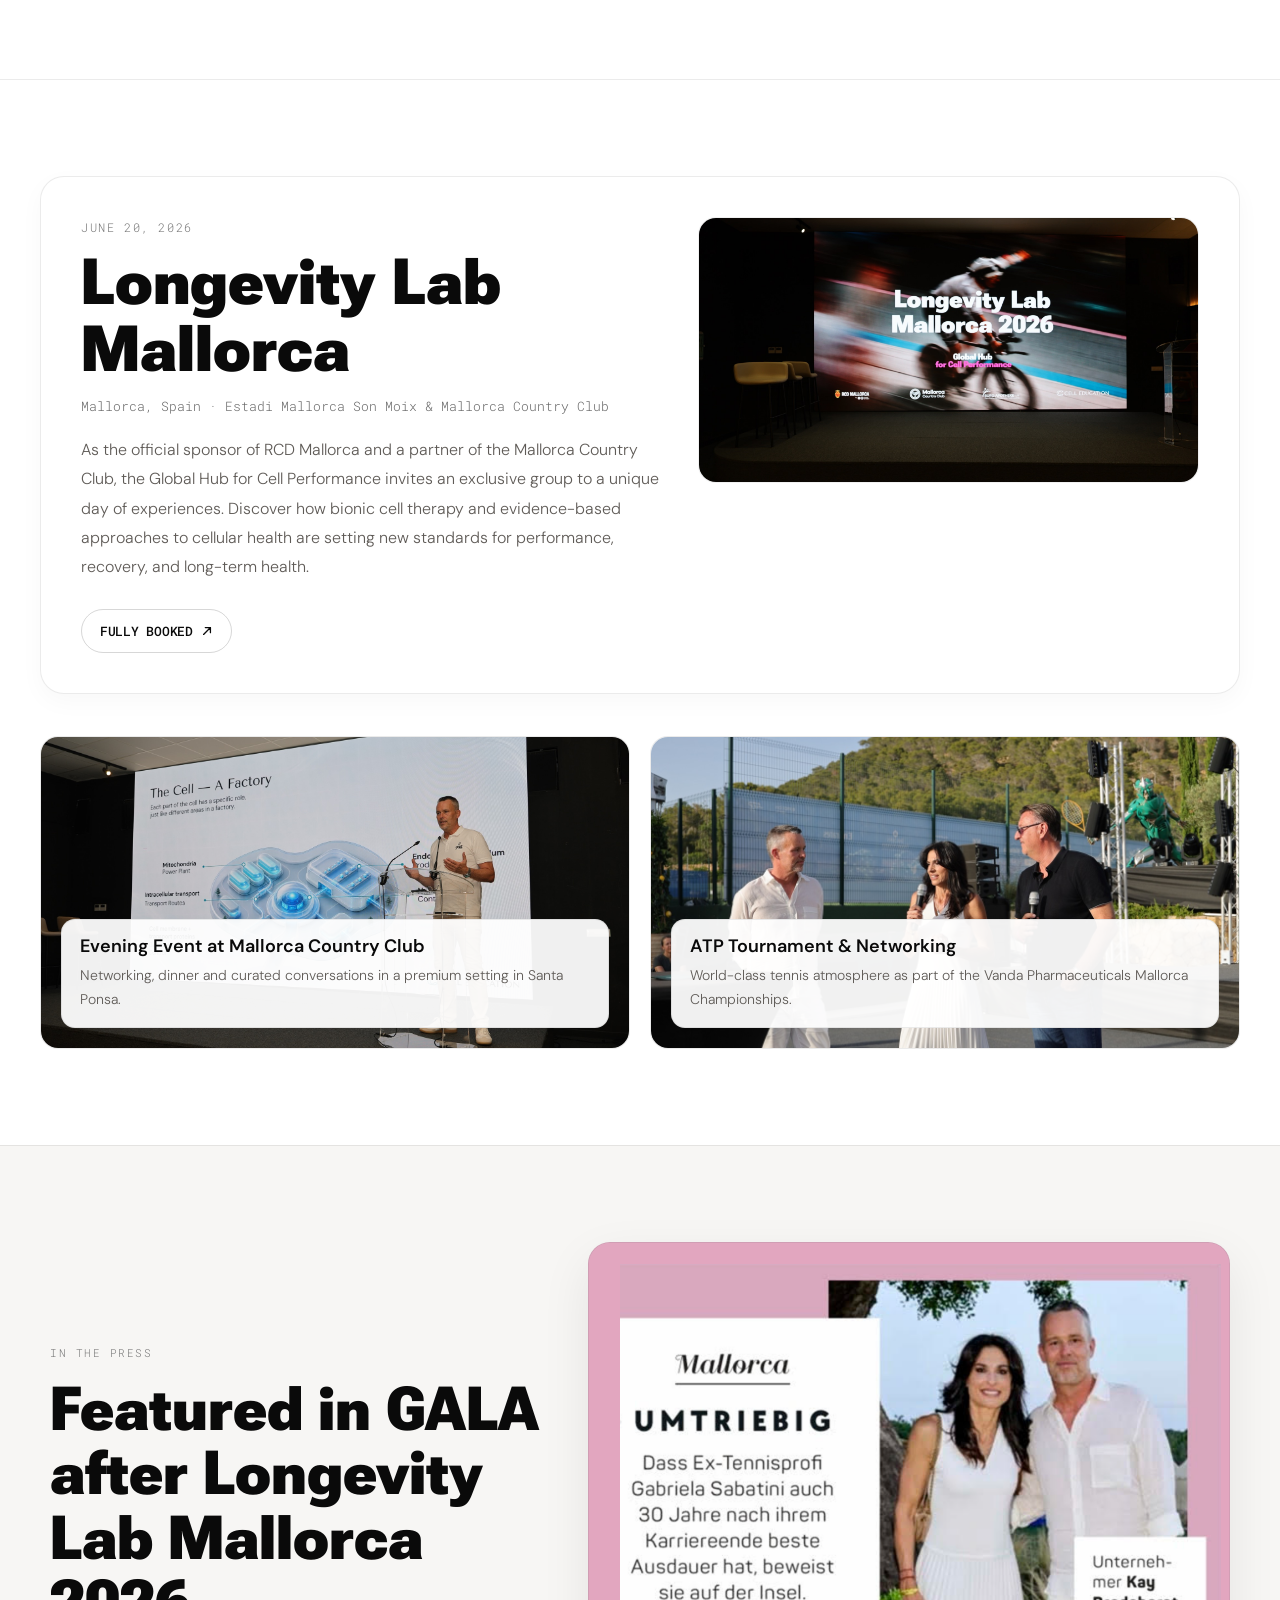
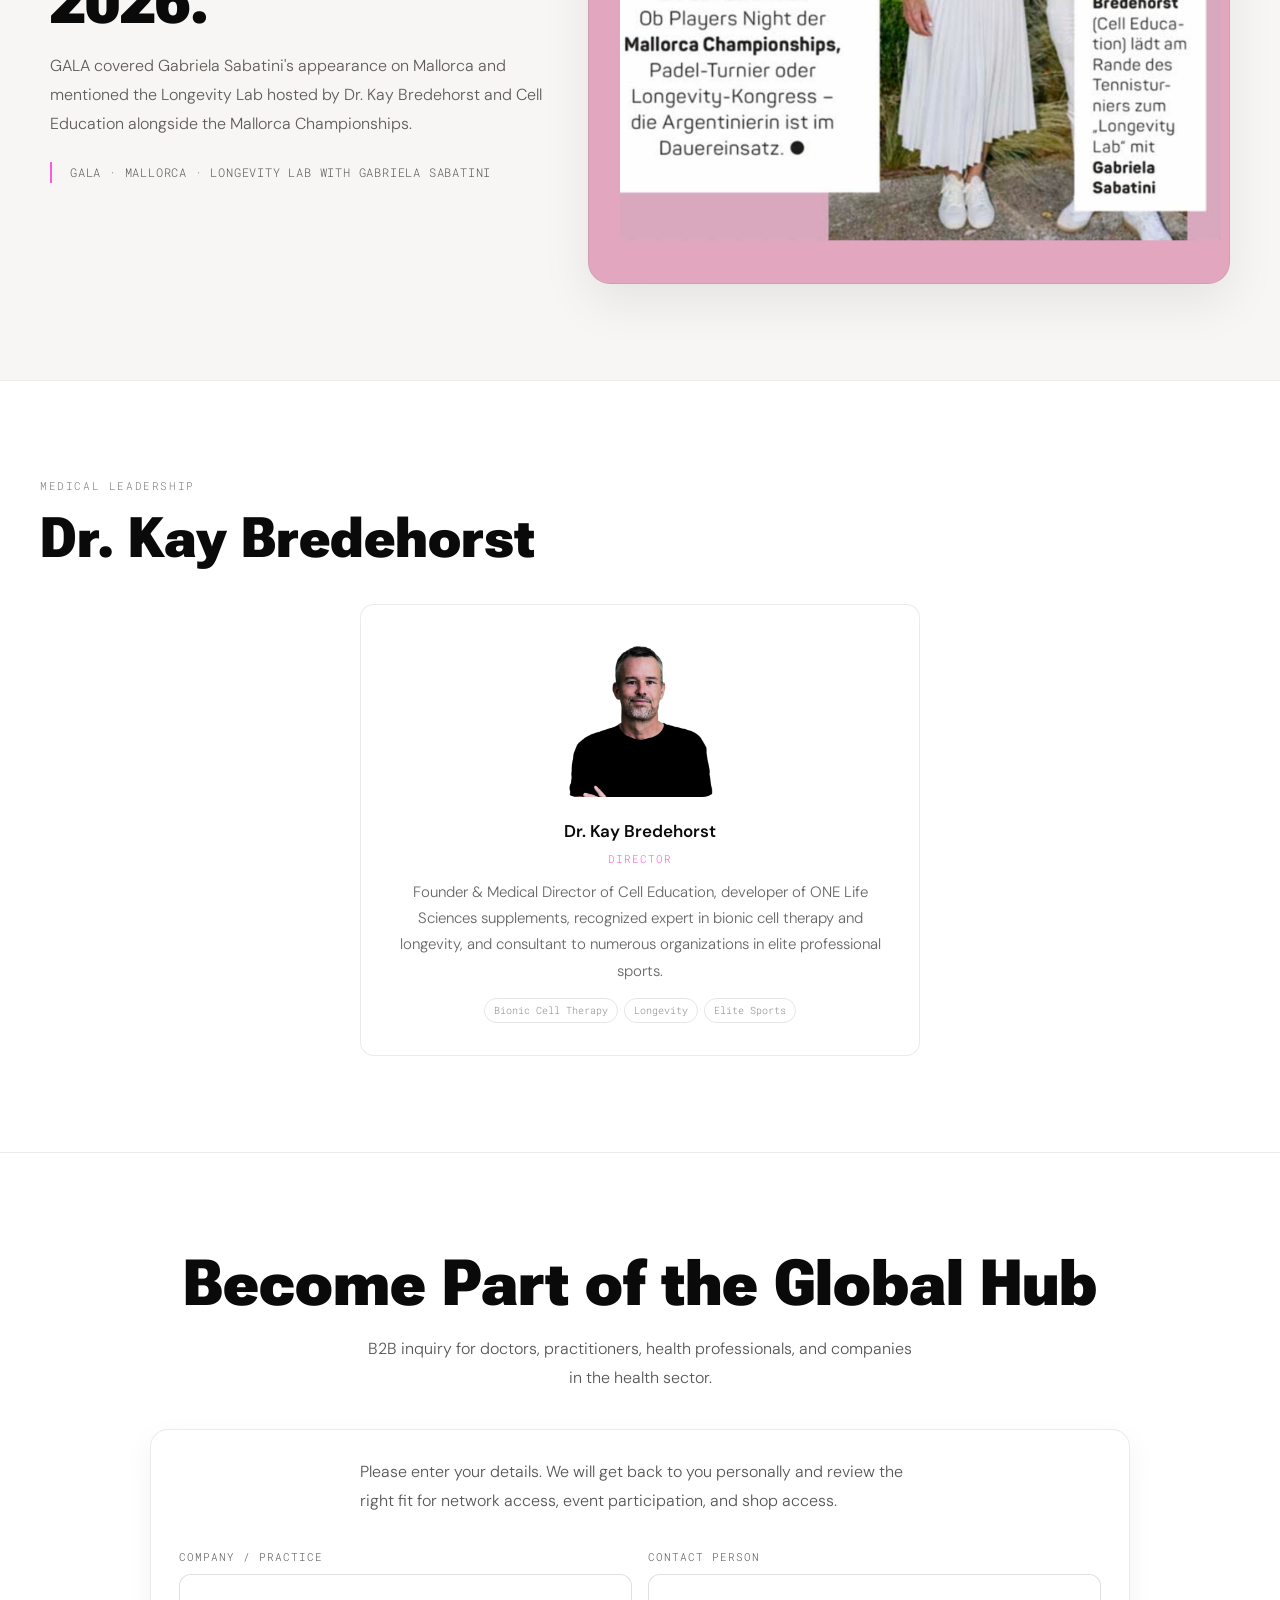
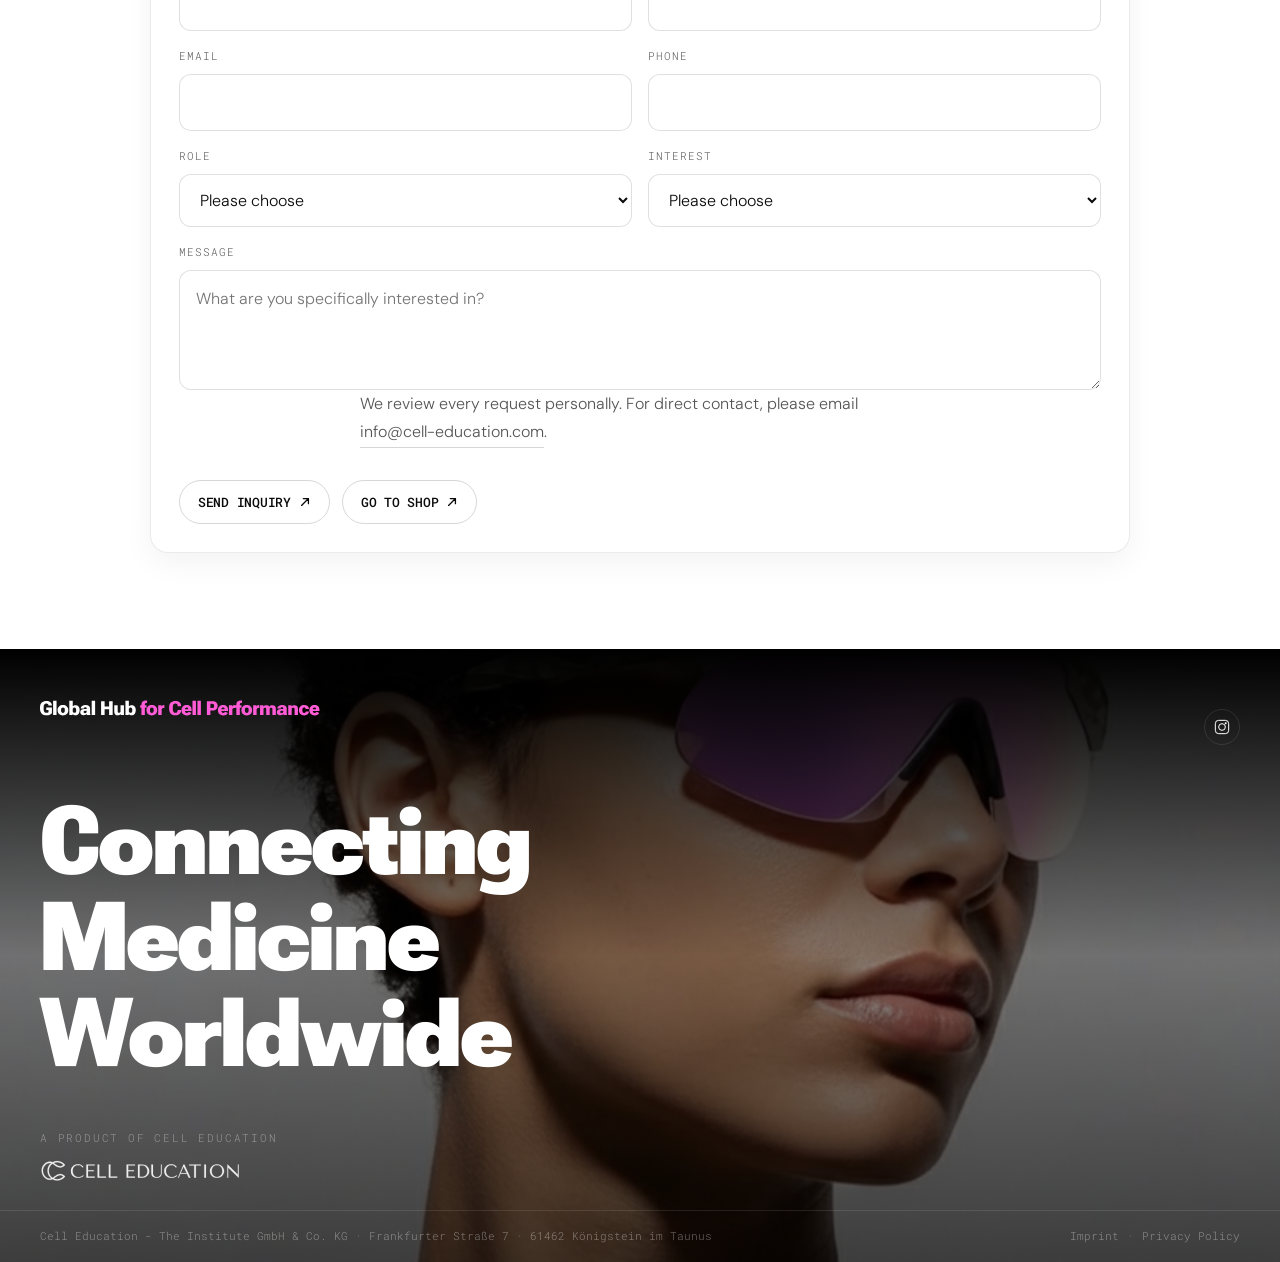
==== commit 1ca9094e: "Unify navigation and resize recap images" ====
--- a/doctors-partners.html
+++ b/doctors-partners.html
@@ -15,7 +15,7 @@
 <meta name="robots" content="noindex,nofollow">
 <meta http-equiv="refresh" content="0; url=index.html">
 <script>window.location.replace('index.html');</script>
-<link rel="icon" type="image/png" href="images/faviconhub.png">
+<link rel="icon" type="image/svg+xml" href="images/faviconglobalhub.svg">
 <link rel="preconnect" href="https://fonts.googleapis.com">
 <link rel="preconnect" href="https://fonts.gstatic.com" crossorigin>
 <link href="https://fonts.googleapis.com/css2?family=DM+Sans:wght@300;400;500;600&family=Roboto+Flex:opsz,wght@8..144,500;8..144,800&family=Roboto+Mono:wght@400;500&display=swap" rel="stylesheet">
@@ -63,7 +63,7 @@
 <!-- End Google Tag Manager (noscript) -->
 <nav class="nav">
 <a class="nav__logo" href="index.html" aria-label="Global Hub home"><img src="images/global-hub-logo-dark.svg" alt="Global Hub for Cell Performance"></a>
-<ul class="nav__links"><li><a href="https://www.cell-performance.shop" target="_blank" rel="noopener noreferrer">Shop</a></li><li><a href="longevity-lab.html">Longevity Lab 2026</a></li><li><a href="doctors-partners.html" class="active">Doctors & Network</a></li></ul>
+<ul class="nav__links"><li><a href="index.html">Home</a></li><li><a href="longevity-lab.html">Longevity Lab 2026</a></li></ul>
 <div class="nav__right"><div class="lang-switcher" aria-label="Language switcher"><button type="button" data-lang="en" class="active">EN</button><button type="button" data-lang="de">DE</button><button type="button" data-lang="es">ES</button><button type="button" data-lang="pl">PL</button><button type="button" data-lang="fr">FR</button><button type="button" data-lang="cz">CZ</button></div><a href="https://www.cell-performance.shop" class="pill" target="_blank" rel="noopener noreferrer">Shop <svg viewBox="0 0 14 14" fill="none"><path d="M3 11L11 3M11 3H5M11 3V9" stroke="currentColor" stroke-width="1.5" stroke-linecap="round" stroke-linejoin="round"/></svg></a></div>
 </nav>
 <main>
@@ -111,12 +111,12 @@
 <footer class="footer"><div class="footer__bg"></div><div class="footer__overlay"></div><div class="footer__top"><div class="footer__col"><a href="index.html"><img src="images/global-hub-logo.svg" alt="Global Hub for Cell Performance"></a></div><div class="footer__col"><h5>Instagram</h5><div class="footer__socials"><a href="https://www.instagram.com/celleducationinstitute/" aria-label="Instagram" target="_blank" rel="noopener noreferrer"><svg width="16" height="16" viewBox="0 0 24 24" fill="none" stroke="white" stroke-width="1.5"><rect x="2" y="2" width="20" height="20" rx="5"/><circle cx="12" cy="12" r="5"/><circle cx="17.5" cy="6.5" r="1.5" fill="white" stroke="none"/></svg></a></div></div></div><div class="footer__tagline"><h2>Connecting<br>Medicine<br>Worldwide</h2></div><div class="footer__product"><span>A product of Cell Education</span><a href="https://cell-education.com" target="_blank" rel="noopener noreferrer" aria-label="Cell Education"><img src="images/cell-education-logo-white.svg" alt="Cell Education"></a></div><div class="footer__bottom"><span>Cell Education - The Institute GmbH &amp; Co. KG · Frankfurter Straße 7 · 61462 Königstein im Taunus</span><span class="footer__legal"><a href="https://cell-education.com/impressum" target="_blank" rel="noopener noreferrer">Imprint</a><span>·</span><a href="https://cell-education.com/datenschutz" target="_blank" rel="noopener noreferrer">Privacy Policy</a></span></div></footer>
 <script>
 const directoryTranslations={
-en:{lang:"en",nav:["Shop","Longevity Lab 2026","Doctors & Network"],shop:"Shop",heroLabel:"Global Hub Network",heroTitle:"Doctors & selected partners",heroText:"A curated overview of medical experts, health professionals, and partner contacts connected to the Global Hub for Cell Performance.",heroMeta:[["Network","Global Hub for Cell Performance"],["Focus","Medical experts & practitioners"],["Partners","Selected network contacts"]],stats:["listed contacts","partner entries","medical performance network"],dirLabel:"Directory",dirTitle:"Medical experts and partners",dirText:"",roles:{doctor:"Doctor",partner:"Partner",doctorPartner:"Doctor / Partner",professor:"Professor",sportsMedicine:"Sports Medicine",heilpraktiker:"Practitioner"},sportsNote:"Team doctor Eintracht Frankfurt",ctaLabel:"",ctaTitle:"",ctaText:"",footer:"Connecting<br>Medicine<br>Worldwide",legal:["Imprint","Privacy Policy"]},
-de:{lang:"de",nav:["Shop","Longevity Lab 2026","Ärzte & Netzwerk"],shop:"Shop",heroLabel:"Global-Hub-Netzwerk",heroTitle:"Ärzte & ausgewählte Partner",heroText:"Eine kuratierte Übersicht medizinischer Expertinnen und Experten, Gesundheitsfachleute und Partnerkontakte im Global Hub for Cell Performance.",heroMeta:[["Netzwerk","Global Hub for Cell Performance"],["Fokus","Medizinische Expertinnen, Experten & Heilpraktiker"],["Partner","Ausgewählte Netzwerkkontakte"]],stats:["gelistete Kontakte","Partnereinträge","medizinisches Performance-Netzwerk"],dirLabel:"Verzeichnis",dirTitle:"Medizinische Experten und Partner",dirText:"",roles:{doctor:"Arzt / Ärztin",partner:"Partner",doctorPartner:"Arzt / Partner",professor:"Professor",sportsMedicine:"Sportmedizin",heilpraktiker:"Heilpraktiker"},sportsNote:"Mannschaftsarzt Eintracht Frankfurt",ctaLabel:"",ctaTitle:"",ctaText:"",footer:"Medizin<br>weltweit<br>verbinden",legal:["Impressum","Datenschutz"]},
-es:{lang:"es",nav:["Tienda","Longevity Lab 2026","Doctores y red"],shop:"Tienda",heroLabel:"Red Global Hub",heroTitle:"Doctores y socios seleccionados",heroText:"Una visión curada de expertos médicos, profesionales de la salud y contactos asociados al Global Hub for Cell Performance.",heroMeta:[["Red","Global Hub for Cell Performance"],["Enfoque","Expertos médicos y terapeutas"],["Socios","Contactos seleccionados de la red"]],stats:["contactos listados","socios","red médica de rendimiento"],dirLabel:"Directorio",dirTitle:"Expertos médicos y socios",dirText:"",roles:{doctor:"Doctor/a",partner:"Socio",doctorPartner:"Doctor / Socio",professor:"Profesor",sportsMedicine:"Medicina deportiva",heilpraktiker:"Terapeuta"},sportsNote:"Médico del equipo Eintracht Frankfurt",ctaLabel:"",ctaTitle:"",ctaText:"",footer:"Conectando<br>medicina<br>global",legal:["Aviso legal","Privacidad"]},
-pl:{lang:"pl",nav:["Sklep","Longevity Lab 2026","Lekarze i sieć"],shop:"Sklep",heroLabel:"Sieć Global Hub",heroTitle:"Lekarze i wybrani partnerzy",heroText:"Wybrany przegląd ekspertów medycznych, specjalistów zdrowia i partnerów powiązanych z Global Hub for Cell Performance.",heroMeta:[["Sieć","Global Hub for Cell Performance"],["Zakres","Eksperci medyczni i terapeuci"],["Partnerzy","Wybrane kontakty sieci"]],stats:["kontaktów","partnerów","sieć medyczna performance"],dirLabel:"Katalog",dirTitle:"Eksperci medyczni i partnerzy",dirText:"",roles:{doctor:"Lekarz",partner:"Partner",doctorPartner:"Lekarz / Partner",professor:"Profesor",sportsMedicine:"Medycyna sportowa",heilpraktiker:"Terapeuta"},sportsNote:"Lekarz zespołu Eintracht Frankfurt",ctaLabel:"",ctaTitle:"",ctaText:"",footer:"Łączymy<br>medycynę<br>globalnie",legal:["Impressum","Prywatność"]},
-fr:{lang:"fr",nav:["Boutique","Longevity Lab 2026","Médecins & réseau"],shop:"Boutique",heroLabel:"Réseau Global Hub",heroTitle:"Médecins et partenaires sélectionnés",heroText:"Un aperçu organisé d'experts médicaux, de professionnels de santé et de partenaires connectés au Global Hub for Cell Performance.",heroMeta:[["Réseau","Global Hub for Cell Performance"],["Focus","Experts médicaux et praticiens"],["Partenaires","Contacts réseau sélectionnés"]],stats:["contacts listés","partenaires","réseau médical performance"],dirLabel:"Répertoire",dirTitle:"Experts médicaux et partenaires",dirText:"",roles:{doctor:"Médecin",partner:"Partenaire",doctorPartner:"Médecin / Partenaire",professor:"Professeur",sportsMedicine:"Médecine du sport",heilpraktiker:"Praticien"},sportsNote:"Médecin de l'équipe Eintracht Frankfurt",ctaLabel:"",ctaTitle:"",ctaText:"",footer:"Connecter<br>la médecine<br>mondiale",legal:["Mentions légales","Confidentialité"]},
-cz:{lang:"cs",nav:["Obchod","Longevity Lab 2026","Lékaři a síť"],shop:"Obchod",heroLabel:"Síť Global Hub",heroTitle:"Lékaři a vybraní partneři",heroText:"Kurátorský přehled lékařských expertů, zdravotnických odborníků a partnerů napojených na Global Hub for Cell Performance.",heroMeta:[["Síť","Global Hub for Cell Performance"],["Zaměření","Lékařští experti a terapeuti"],["Partneři","Vybrané kontakty sítě"]],stats:["kontaktů","partnerské záznamy","medicínská performance síť"],dirLabel:"Adresář",dirTitle:"Lékařští experti a partneři",dirText:"",roles:{doctor:"Lékař",partner:"Partner",doctorPartner:"Lékař / Partner",professor:"Profesor",sportsMedicine:"Sportovní medicína",heilpraktiker:"Terapeut"},sportsNote:"Týmový lékař Eintracht Frankfurt",ctaLabel:"",ctaTitle:"",ctaText:"",footer:"Propojujeme<br>medicínu<br>globálně",legal:["Impressum","Soukromí"]}
+en:{lang:"en",nav:["Home","Longevity Lab 2026"],shop:"Shop",heroLabel:"Global Hub Network",heroTitle:"Doctors & selected partners",heroText:"A curated overview of medical experts, health professionals, and partner contacts connected to the Global Hub for Cell Performance.",heroMeta:[["Network","Global Hub for Cell Performance"],["Focus","Medical experts & practitioners"],["Partners","Selected network contacts"]],stats:["listed contacts","partner entries","medical performance network"],dirLabel:"Directory",dirTitle:"Medical experts and partners",dirText:"",roles:{doctor:"Doctor",partner:"Partner",doctorPartner:"Doctor / Partner",professor:"Professor",sportsMedicine:"Sports Medicine",heilpraktiker:"Practitioner"},sportsNote:"Team doctor Eintracht Frankfurt",ctaLabel:"",ctaTitle:"",ctaText:"",footer:"Connecting<br>Medicine<br>Worldwide",legal:["Imprint","Privacy Policy"]},
+de:{lang:"de",nav:["Home","Longevity Lab 2026"],shop:"Shop",heroLabel:"Global-Hub-Netzwerk",heroTitle:"Ärzte & ausgewählte Partner",heroText:"Eine kuratierte Übersicht medizinischer Expertinnen und Experten, Gesundheitsfachleute und Partnerkontakte im Global Hub for Cell Performance.",heroMeta:[["Netzwerk","Global Hub for Cell Performance"],["Fokus","Medizinische Expertinnen, Experten & Heilpraktiker"],["Partner","Ausgewählte Netzwerkkontakte"]],stats:["gelistete Kontakte","Partnereinträge","medizinisches Performance-Netzwerk"],dirLabel:"Verzeichnis",dirTitle:"Medizinische Experten und Partner",dirText:"",roles:{doctor:"Arzt / Ärztin",partner:"Partner",doctorPartner:"Arzt / Partner",professor:"Professor",sportsMedicine:"Sportmedizin",heilpraktiker:"Heilpraktiker"},sportsNote:"Mannschaftsarzt Eintracht Frankfurt",ctaLabel:"",ctaTitle:"",ctaText:"",footer:"Medizin<br>weltweit<br>verbinden",legal:["Impressum","Datenschutz"]},
+es:{lang:"es",nav:["Inicio","Longevity Lab 2026"],shop:"Tienda",heroLabel:"Red Global Hub",heroTitle:"Doctores y socios seleccionados",heroText:"Una visión curada de expertos médicos, profesionales de la salud y contactos asociados al Global Hub for Cell Performance.",heroMeta:[["Red","Global Hub for Cell Performance"],["Enfoque","Expertos médicos y terapeutas"],["Socios","Contactos seleccionados de la red"]],stats:["contactos listados","socios","red médica de rendimiento"],dirLabel:"Directorio",dirTitle:"Expertos médicos y socios",dirText:"",roles:{doctor:"Doctor/a",partner:"Socio",doctorPartner:"Doctor / Socio",professor:"Profesor",sportsMedicine:"Medicina deportiva",heilpraktiker:"Terapeuta"},sportsNote:"Médico del equipo Eintracht Frankfurt",ctaLabel:"",ctaTitle:"",ctaText:"",footer:"Conectando<br>medicina<br>global",legal:["Aviso legal","Privacidad"]},
+pl:{lang:"pl",nav:["Home","Longevity Lab 2026"],shop:"Sklep",heroLabel:"Sieć Global Hub",heroTitle:"Lekarze i wybrani partnerzy",heroText:"Wybrany przegląd ekspertów medycznych, specjalistów zdrowia i partnerów powiązanych z Global Hub for Cell Performance.",heroMeta:[["Sieć","Global Hub for Cell Performance"],["Zakres","Eksperci medyczni i terapeuci"],["Partnerzy","Wybrane kontakty sieci"]],stats:["kontaktów","partnerów","sieć medyczna performance"],dirLabel:"Katalog",dirTitle:"Eksperci medyczni i partnerzy",dirText:"",roles:{doctor:"Lekarz",partner:"Partner",doctorPartner:"Lekarz / Partner",professor:"Profesor",sportsMedicine:"Medycyna sportowa",heilpraktiker:"Terapeuta"},sportsNote:"Lekarz zespołu Eintracht Frankfurt",ctaLabel:"",ctaTitle:"",ctaText:"",footer:"Łączymy<br>medycynę<br>globalnie",legal:["Impressum","Prywatność"]},
+fr:{lang:"fr",nav:["Accueil","Longevity Lab 2026"],shop:"Boutique",heroLabel:"Réseau Global Hub",heroTitle:"Médecins et partenaires sélectionnés",heroText:"Un aperçu organisé d'experts médicaux, de professionnels de santé et de partenaires connectés au Global Hub for Cell Performance.",heroMeta:[["Réseau","Global Hub for Cell Performance"],["Focus","Experts médicaux et praticiens"],["Partenaires","Contacts réseau sélectionnés"]],stats:["contacts listés","partenaires","réseau médical performance"],dirLabel:"Répertoire",dirTitle:"Experts médicaux et partenaires",dirText:"",roles:{doctor:"Médecin",partner:"Partenaire",doctorPartner:"Médecin / Partenaire",professor:"Professeur",sportsMedicine:"Médecine du sport",heilpraktiker:"Praticien"},sportsNote:"Médecin de l'équipe Eintracht Frankfurt",ctaLabel:"",ctaTitle:"",ctaText:"",footer:"Connecter<br>la médecine<br>mondiale",legal:["Mentions légales","Confidentialité"]},
+cz:{lang:"cs",nav:["Home","Longevity Lab 2026"],shop:"Obchod",heroLabel:"Síť Global Hub",heroTitle:"Lékaři a vybraní partneři",heroText:"Kurátorský přehled lékařských expertů, zdravotnických odborníků a partnerů napojených na Global Hub for Cell Performance.",heroMeta:[["Síť","Global Hub for Cell Performance"],["Zaměření","Lékařští experti a terapeuti"],["Partneři","Vybrané kontakty sítě"]],stats:["kontaktů","partnerské záznamy","medicínská performance síť"],dirLabel:"Adresář",dirTitle:"Lékařští experti a partneři",dirText:"",roles:{doctor:"Lékař",partner:"Partner",doctorPartner:"Lékař / Partner",professor:"Profesor",sportsMedicine:"Sportovní medicína",heilpraktiker:"Terapeut"},sportsNote:"Týmový lékař Eintracht Frankfurt",ctaLabel:"",ctaTitle:"",ctaText:"",footer:"Propojujeme<br>medicínu<br>globálně",legal:["Impressum","Soukromí"]}
 };
 function roleForCard(card){
   const name=card.querySelector('h3')?.textContent||'';
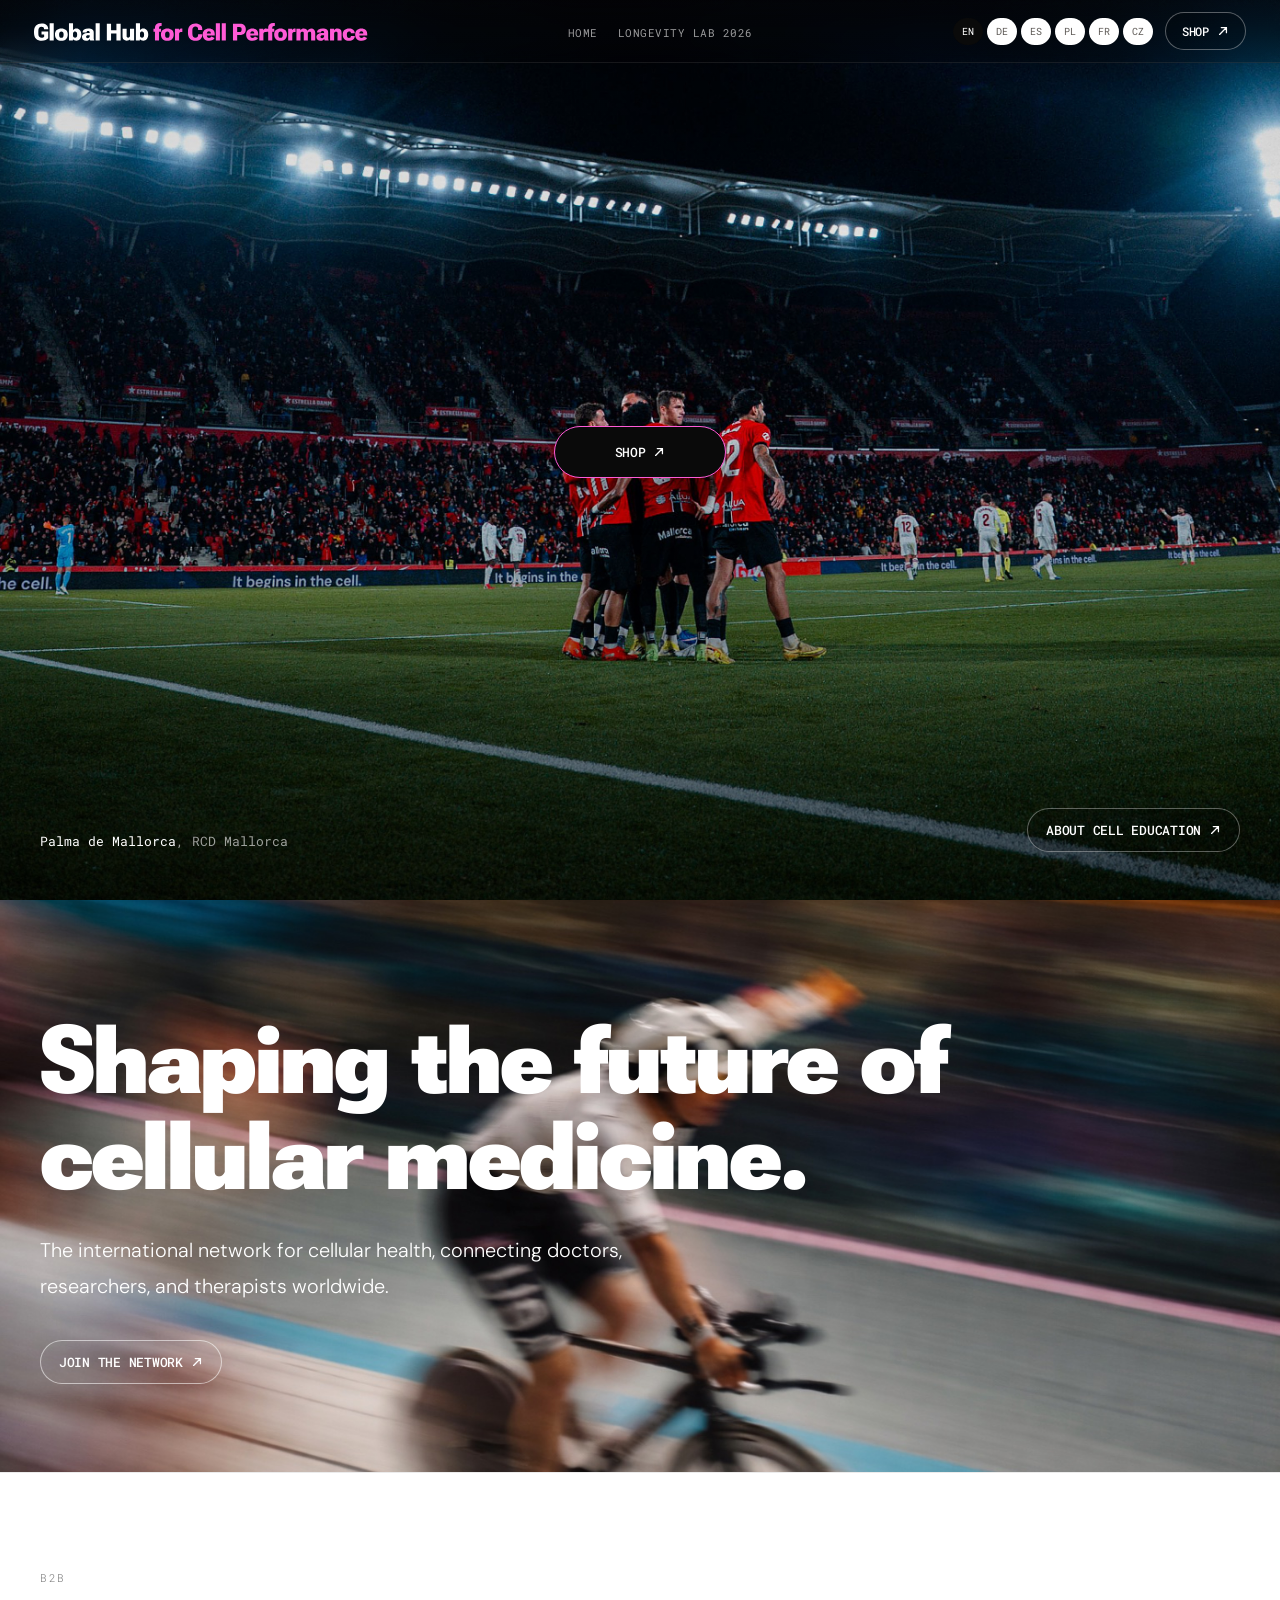
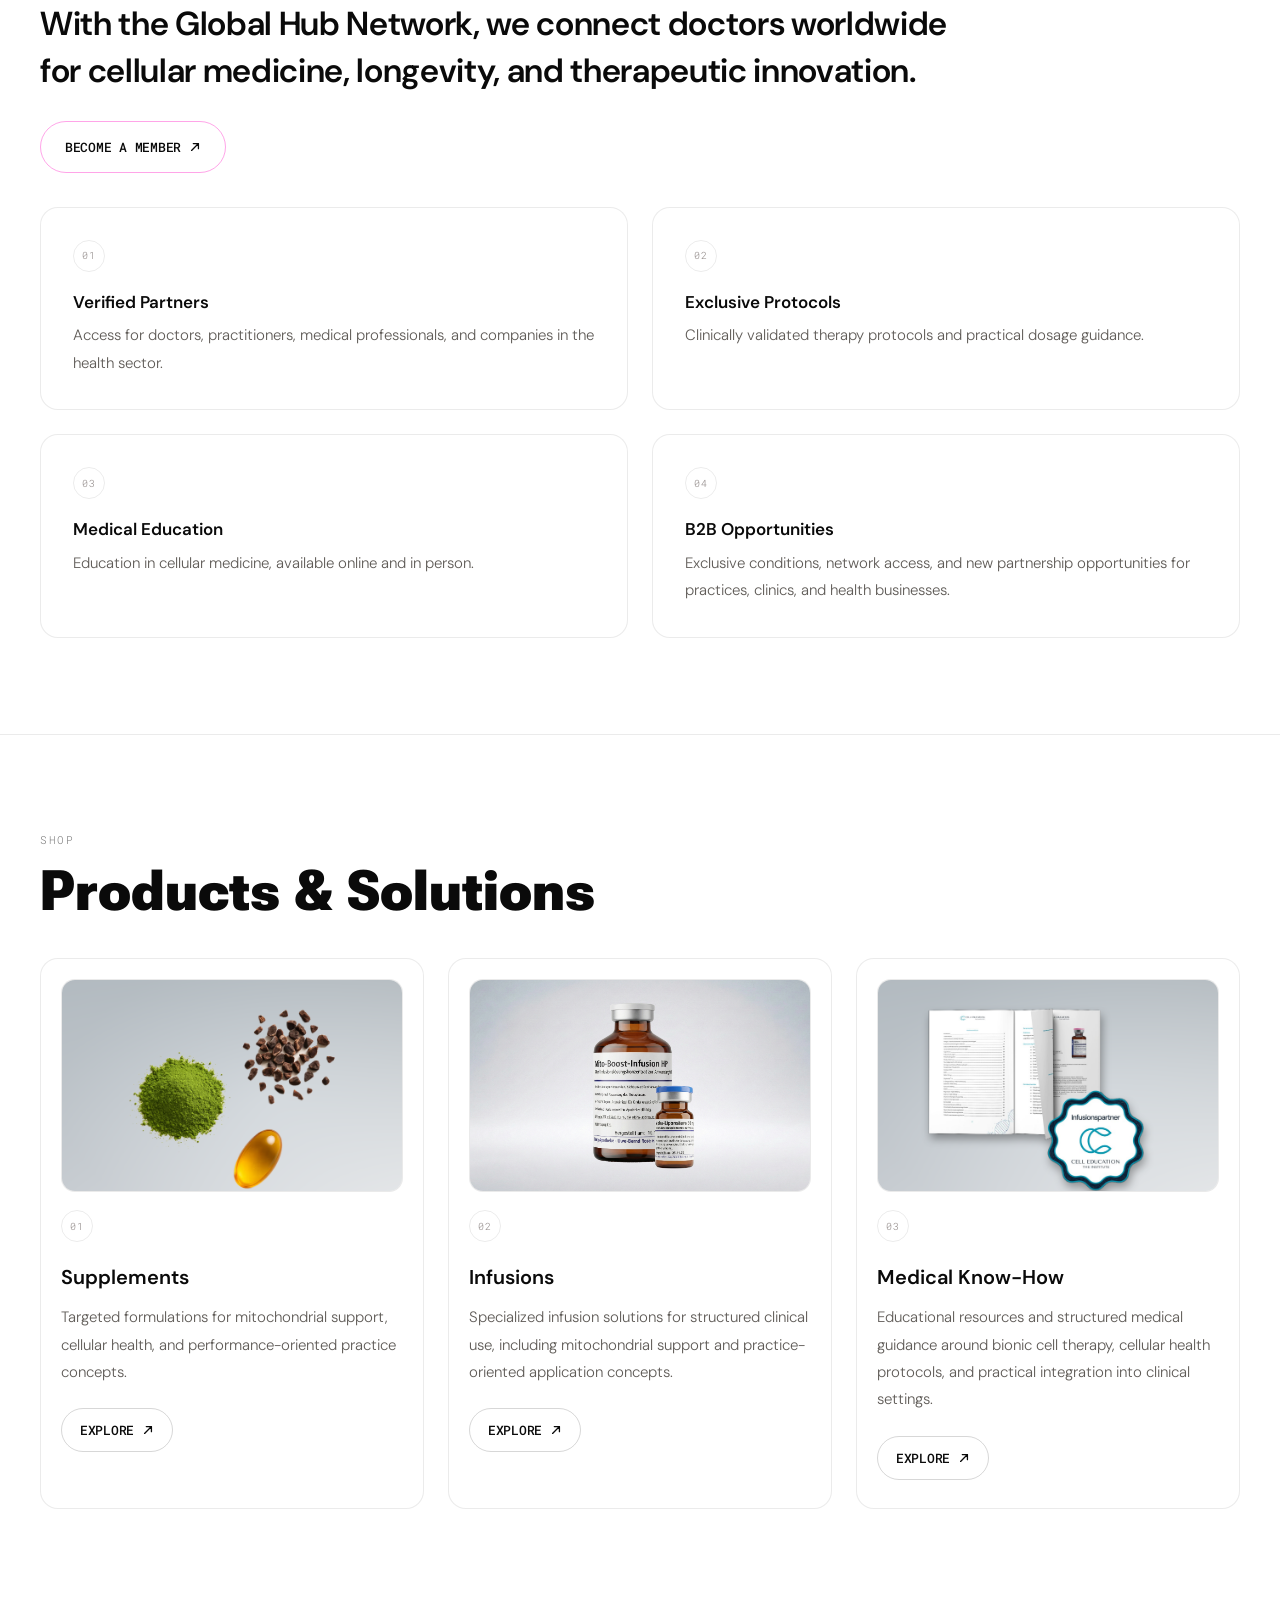
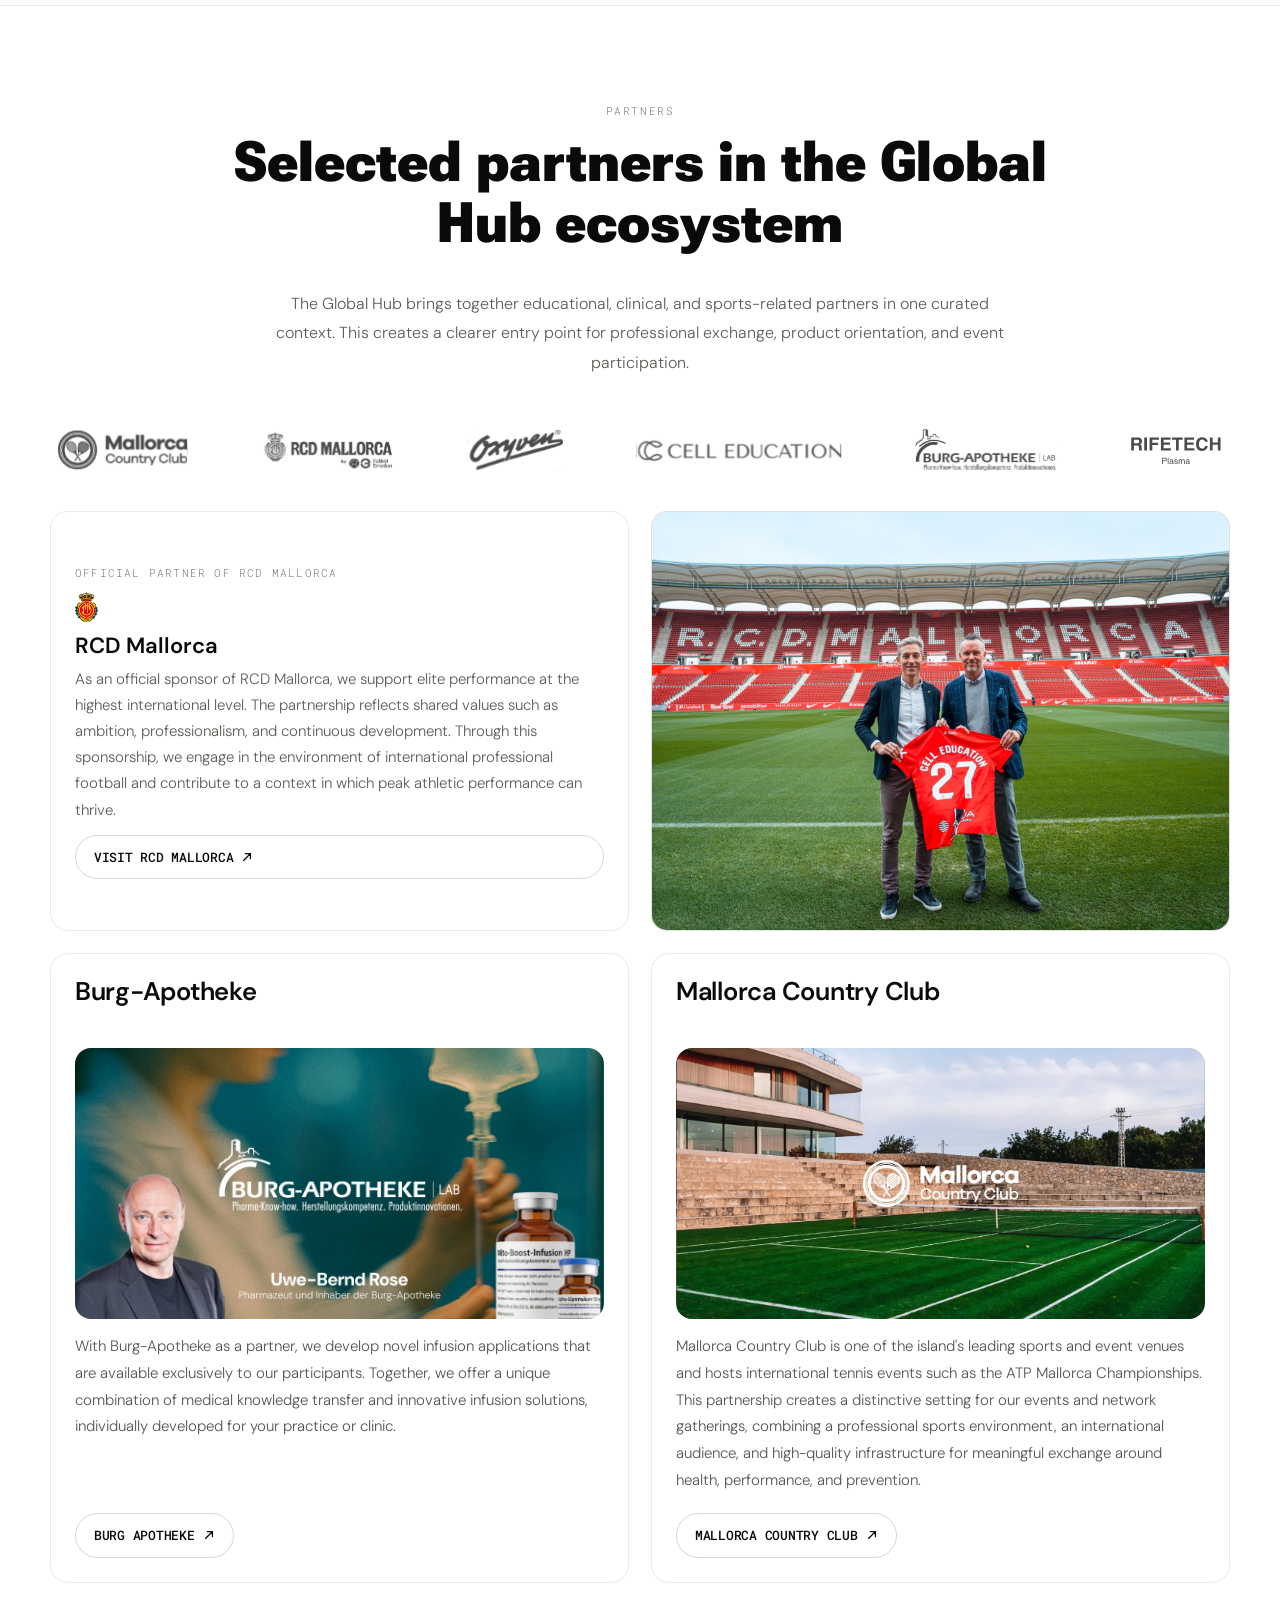
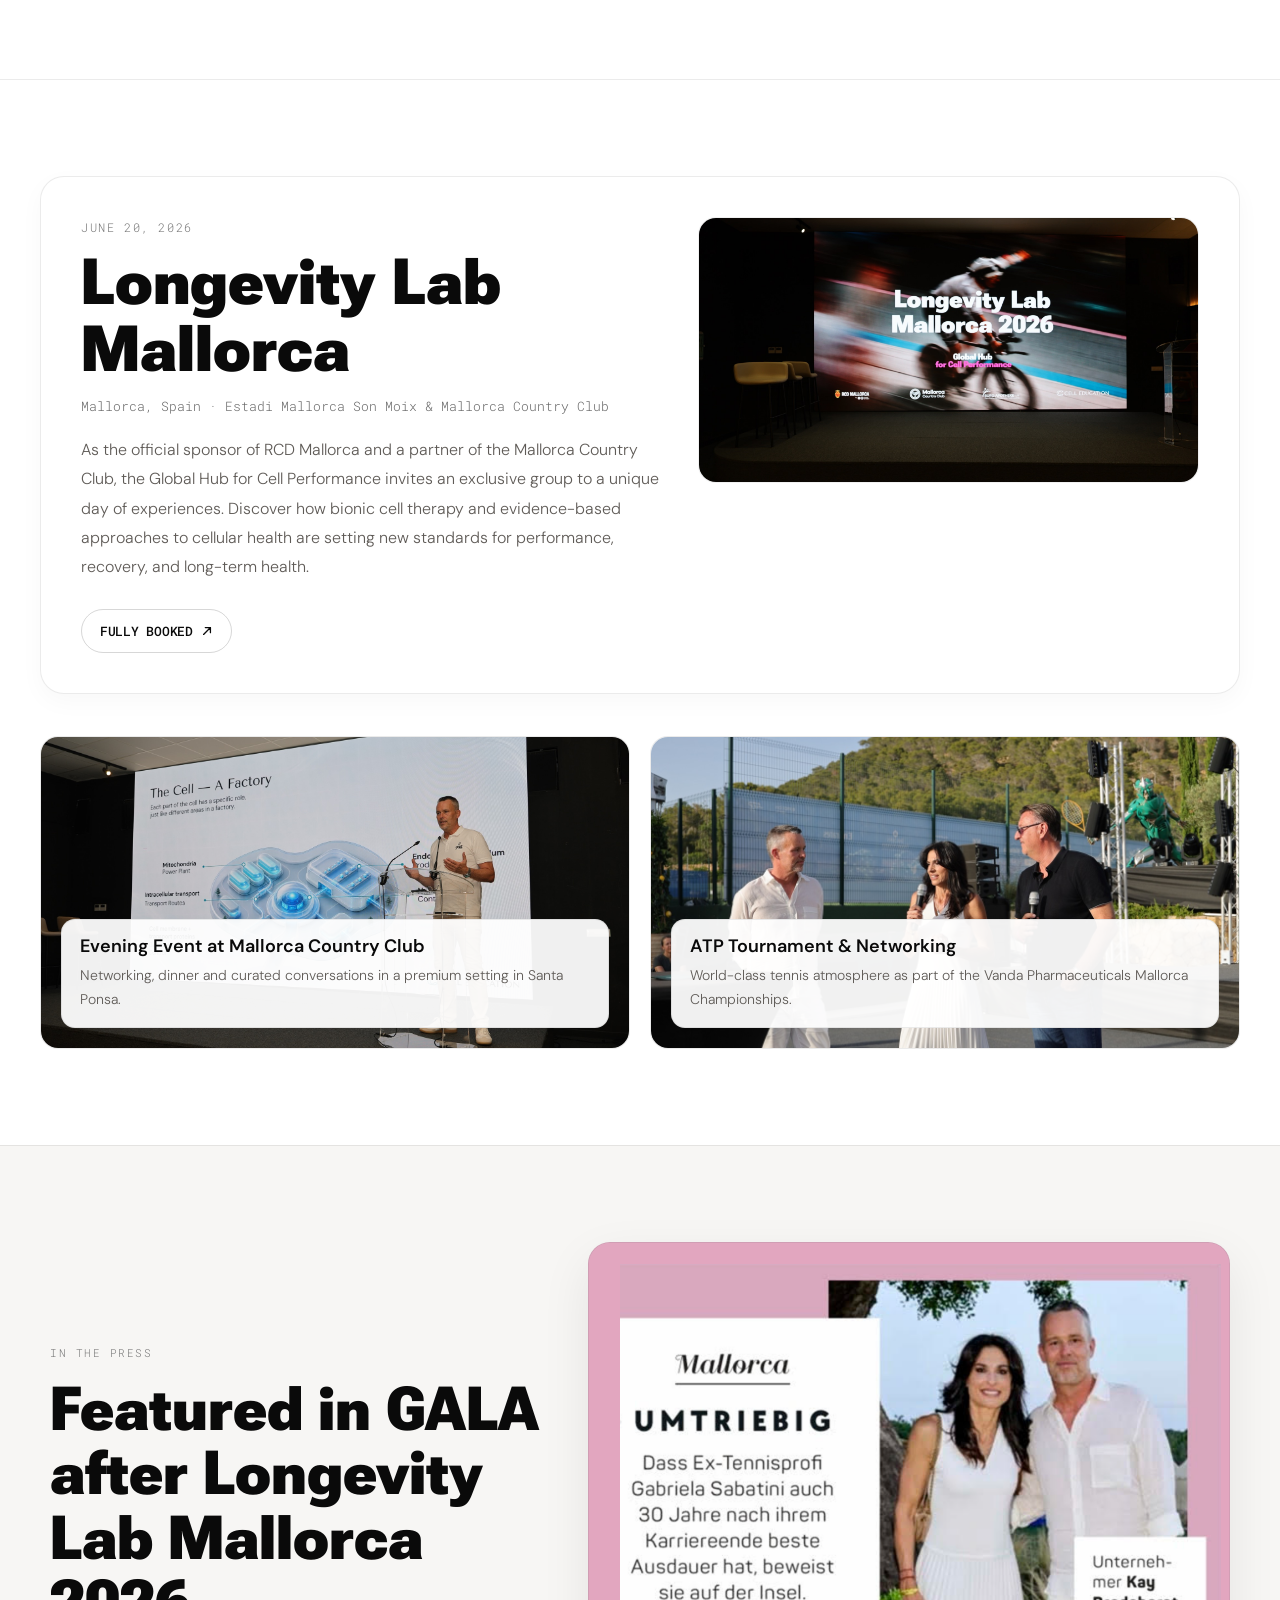
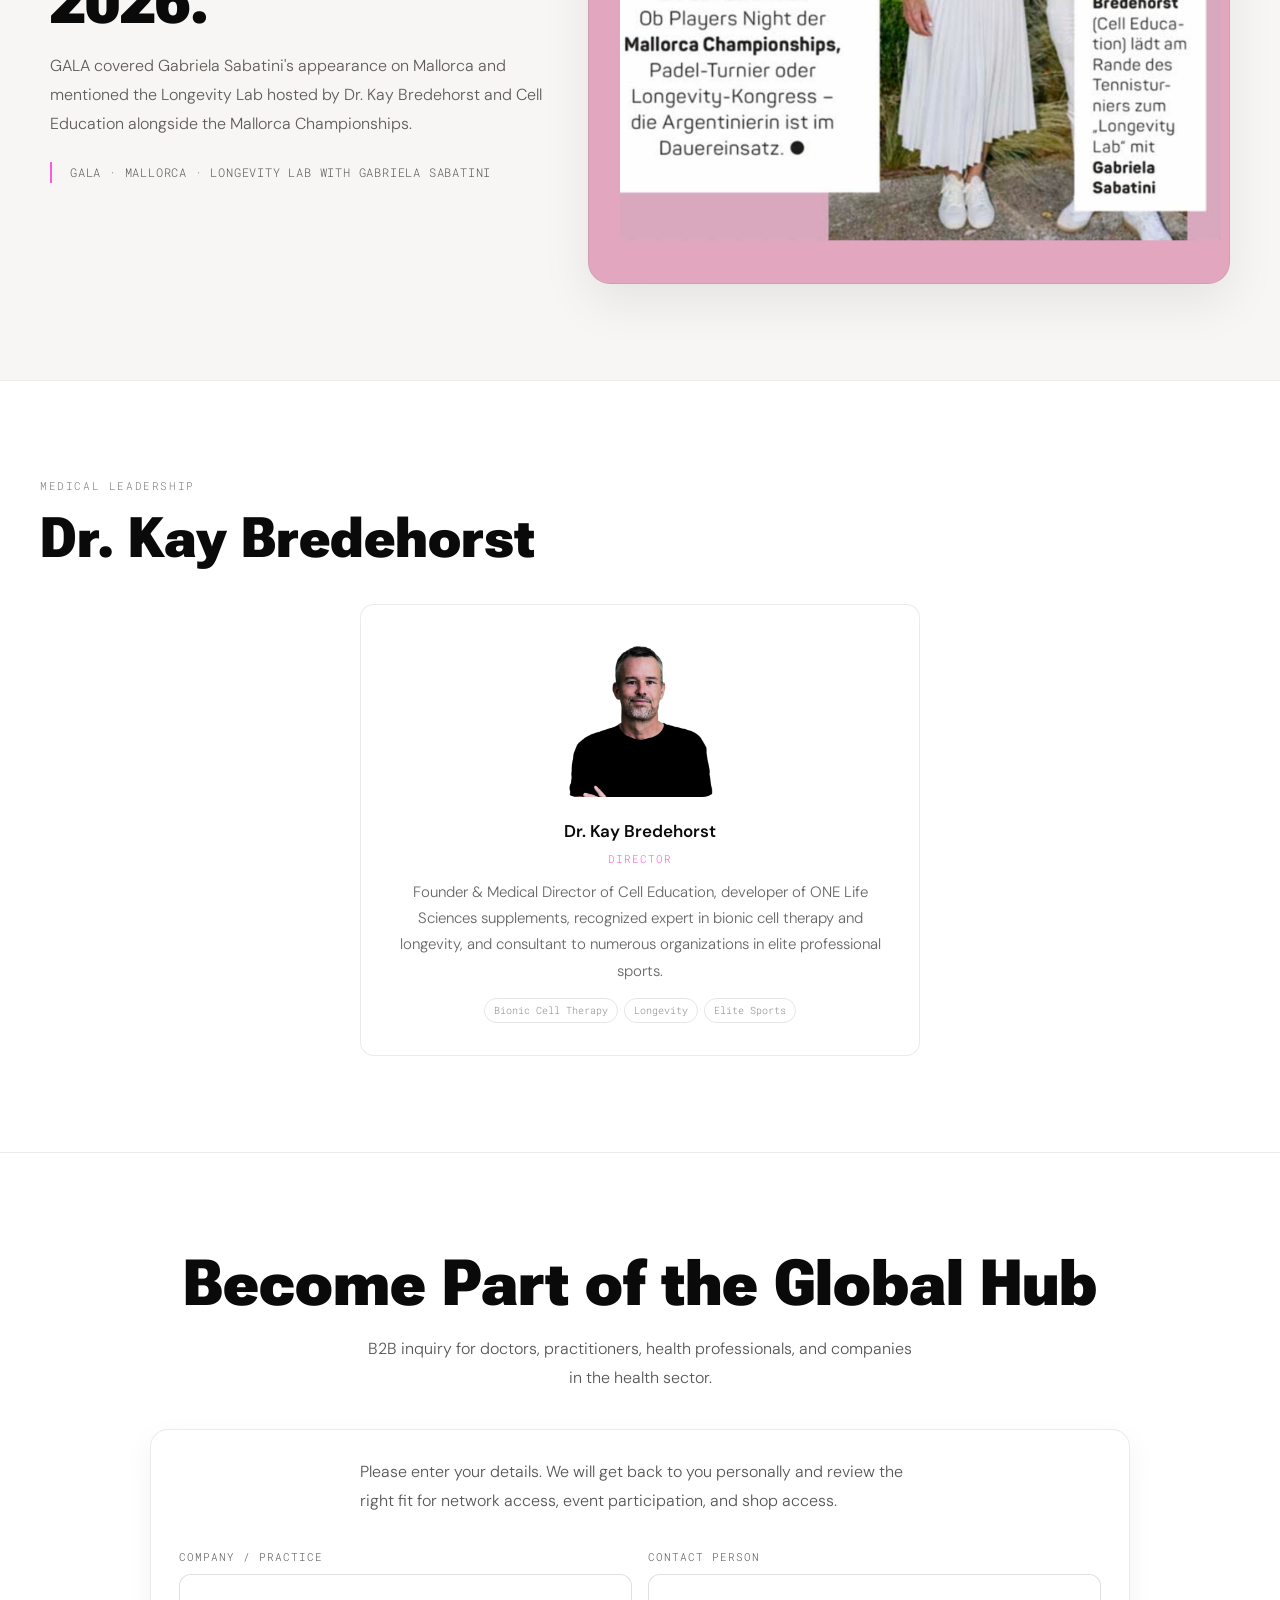
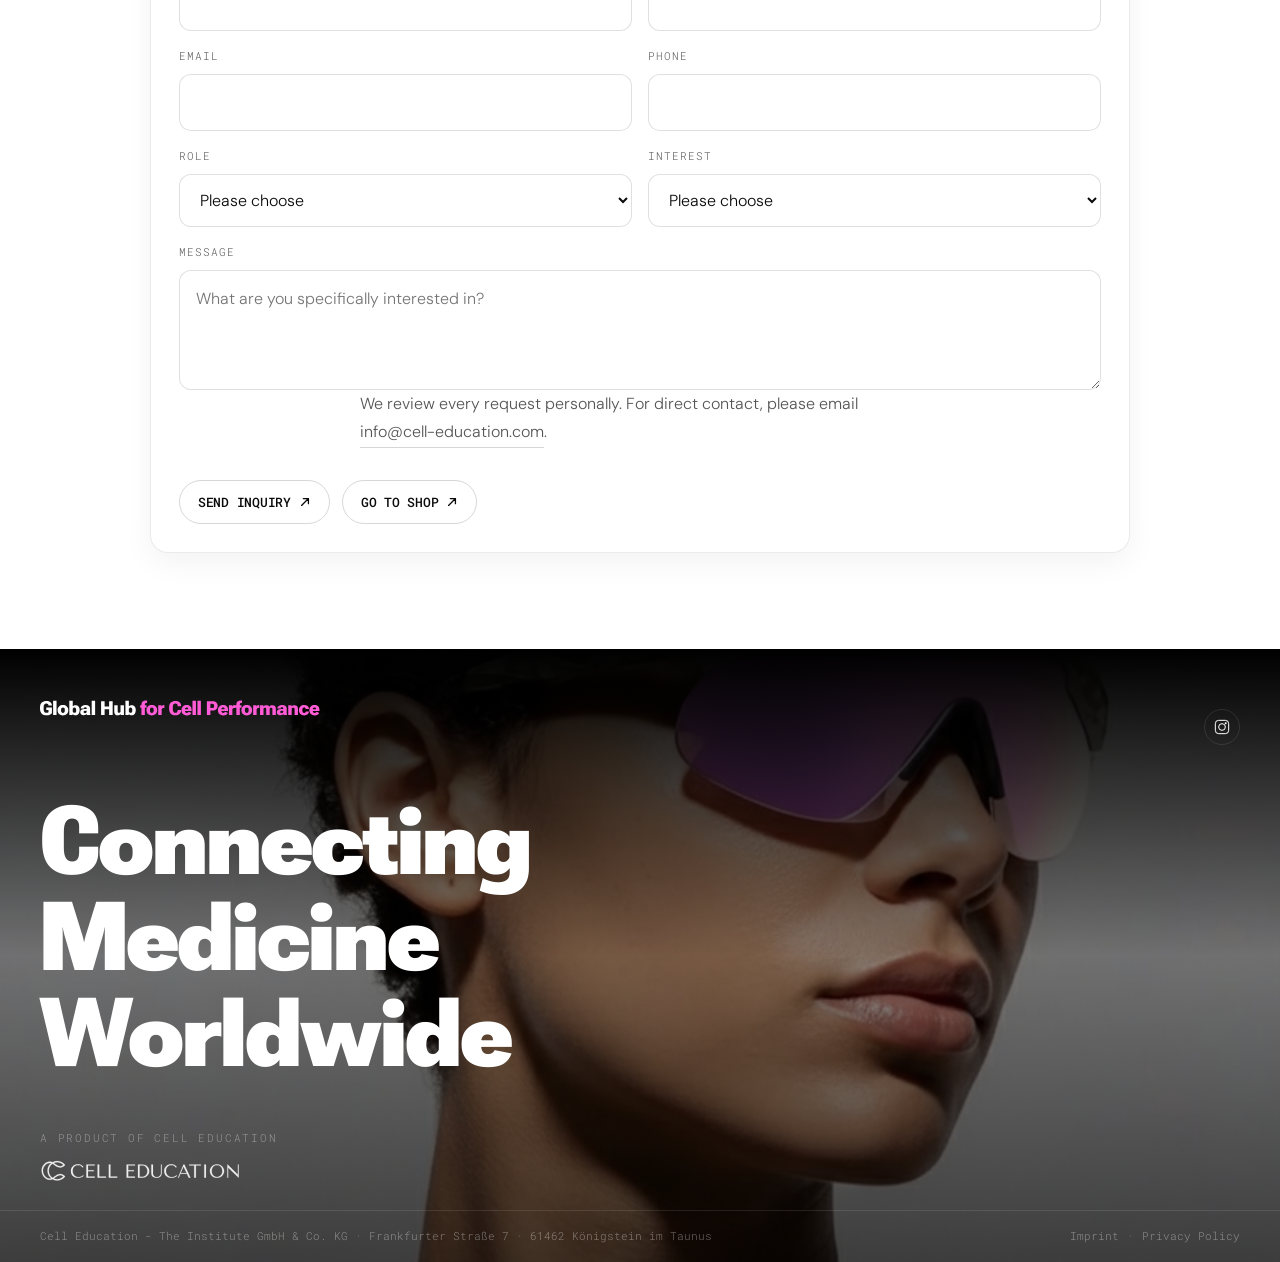
==== commit daa2b72a: "Add curated partner shop" ====
--- a/doctors-partners.html
+++ b/doctors-partners.html
@@ -64,7 +64,7 @@
 <nav class="nav">
 <a class="nav__logo" href="index.html" aria-label="Global Hub home"><img src="images/global-hub-logo-dark.svg" alt="Global Hub for Cell Performance"></a>
 <ul class="nav__links"><li><a href="index.html">Home</a></li><li><a href="longevity-lab.html">Longevity Lab 2026</a></li></ul>
-<div class="nav__right"><div class="lang-switcher" aria-label="Language switcher"><button type="button" data-lang="en" class="active">EN</button><button type="button" data-lang="de">DE</button><button type="button" data-lang="es">ES</button><button type="button" data-lang="pl">PL</button><button type="button" data-lang="fr">FR</button><button type="button" data-lang="cz">CZ</button></div><a href="https://www.cell-performance.shop" class="pill" target="_blank" rel="noopener noreferrer">Shop <svg viewBox="0 0 14 14" fill="none"><path d="M3 11L11 3M11 3H5M11 3V9" stroke="currentColor" stroke-width="1.5" stroke-linecap="round" stroke-linejoin="round"/></svg></a></div>
+<div class="nav__right"><div class="lang-switcher" aria-label="Language switcher"><button type="button" data-lang="en" class="active">EN</button><button type="button" data-lang="de">DE</button><button type="button" data-lang="es">ES</button><button type="button" data-lang="pl">PL</button><button type="button" data-lang="fr">FR</button><button type="button" data-lang="cz">CZ</button></div><a href="shop.html" class="pill">Shop <svg viewBox="0 0 14 14" fill="none"><path d="M3 11L11 3M11 3H5M11 3V9" stroke="currentColor" stroke-width="1.5" stroke-linecap="round" stroke-linejoin="round"/></svg></a></div>
 </nav>
 <main>
 <section class="hero">
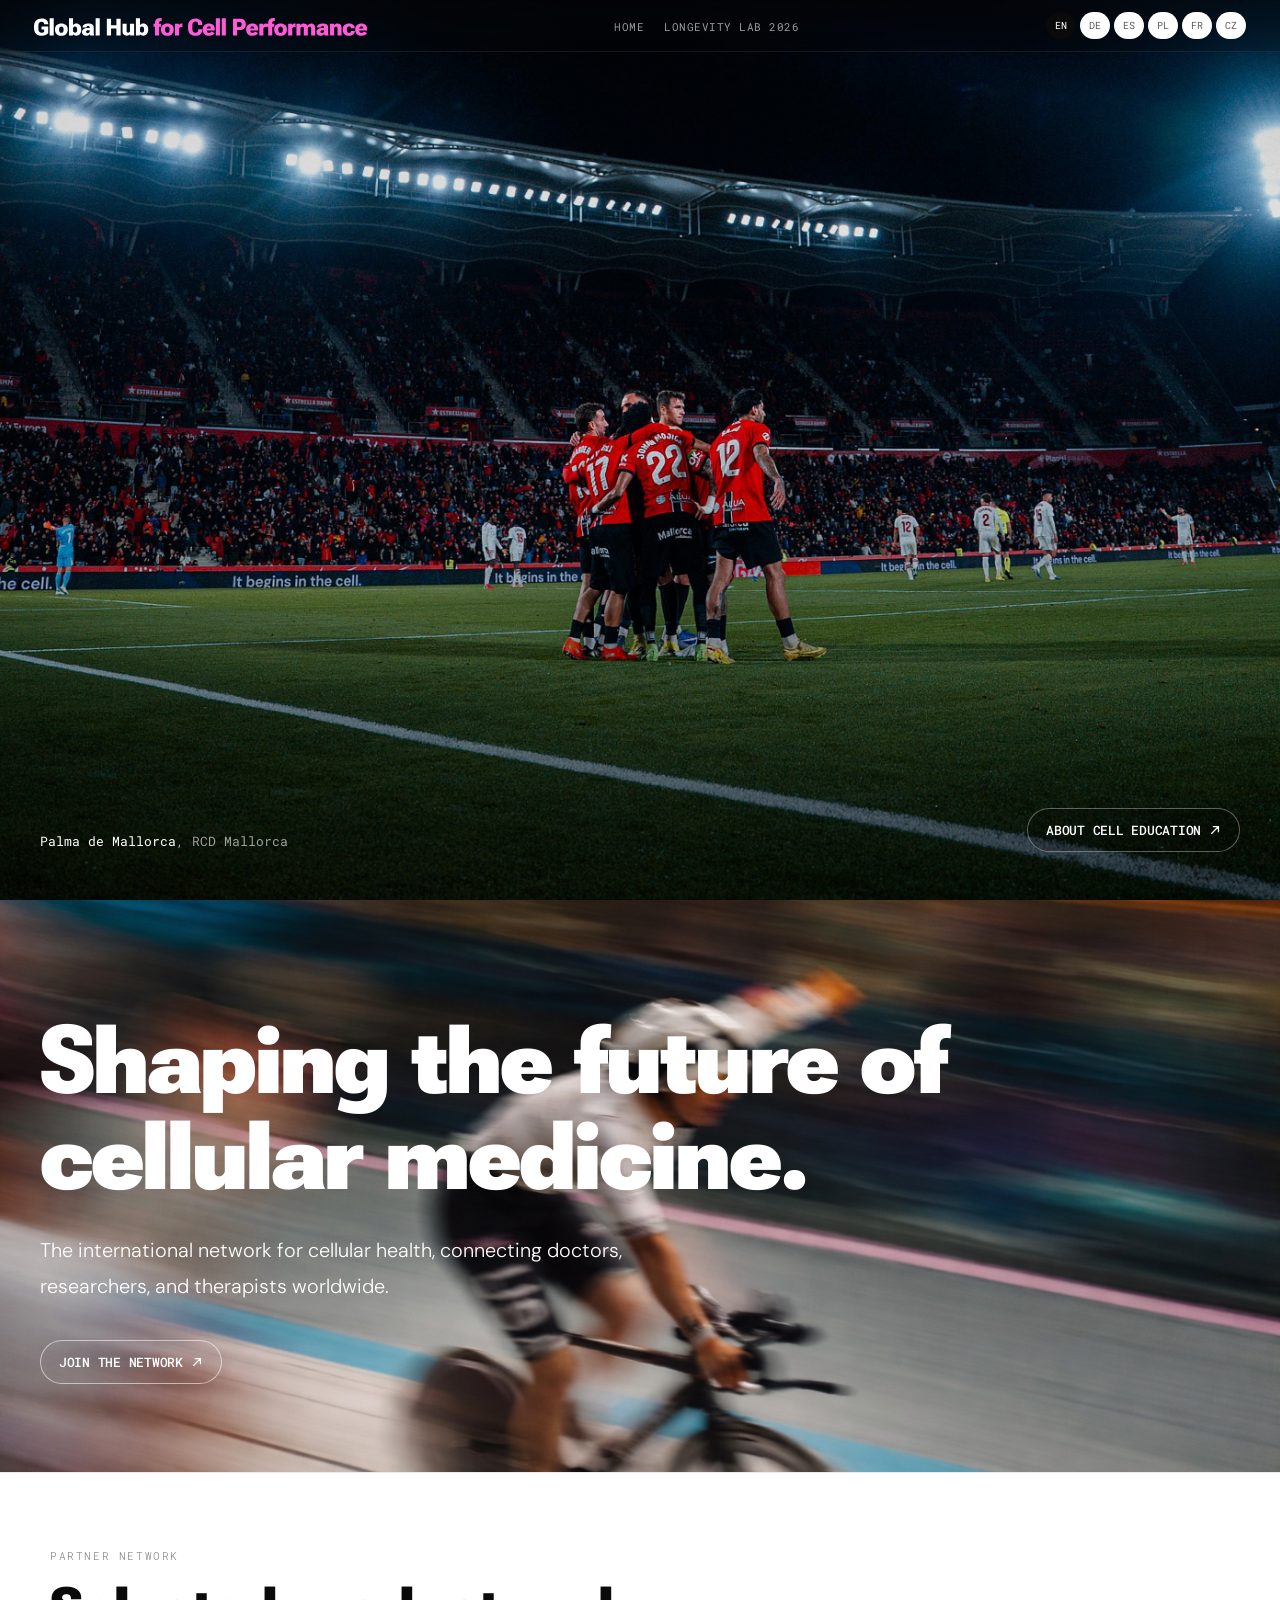
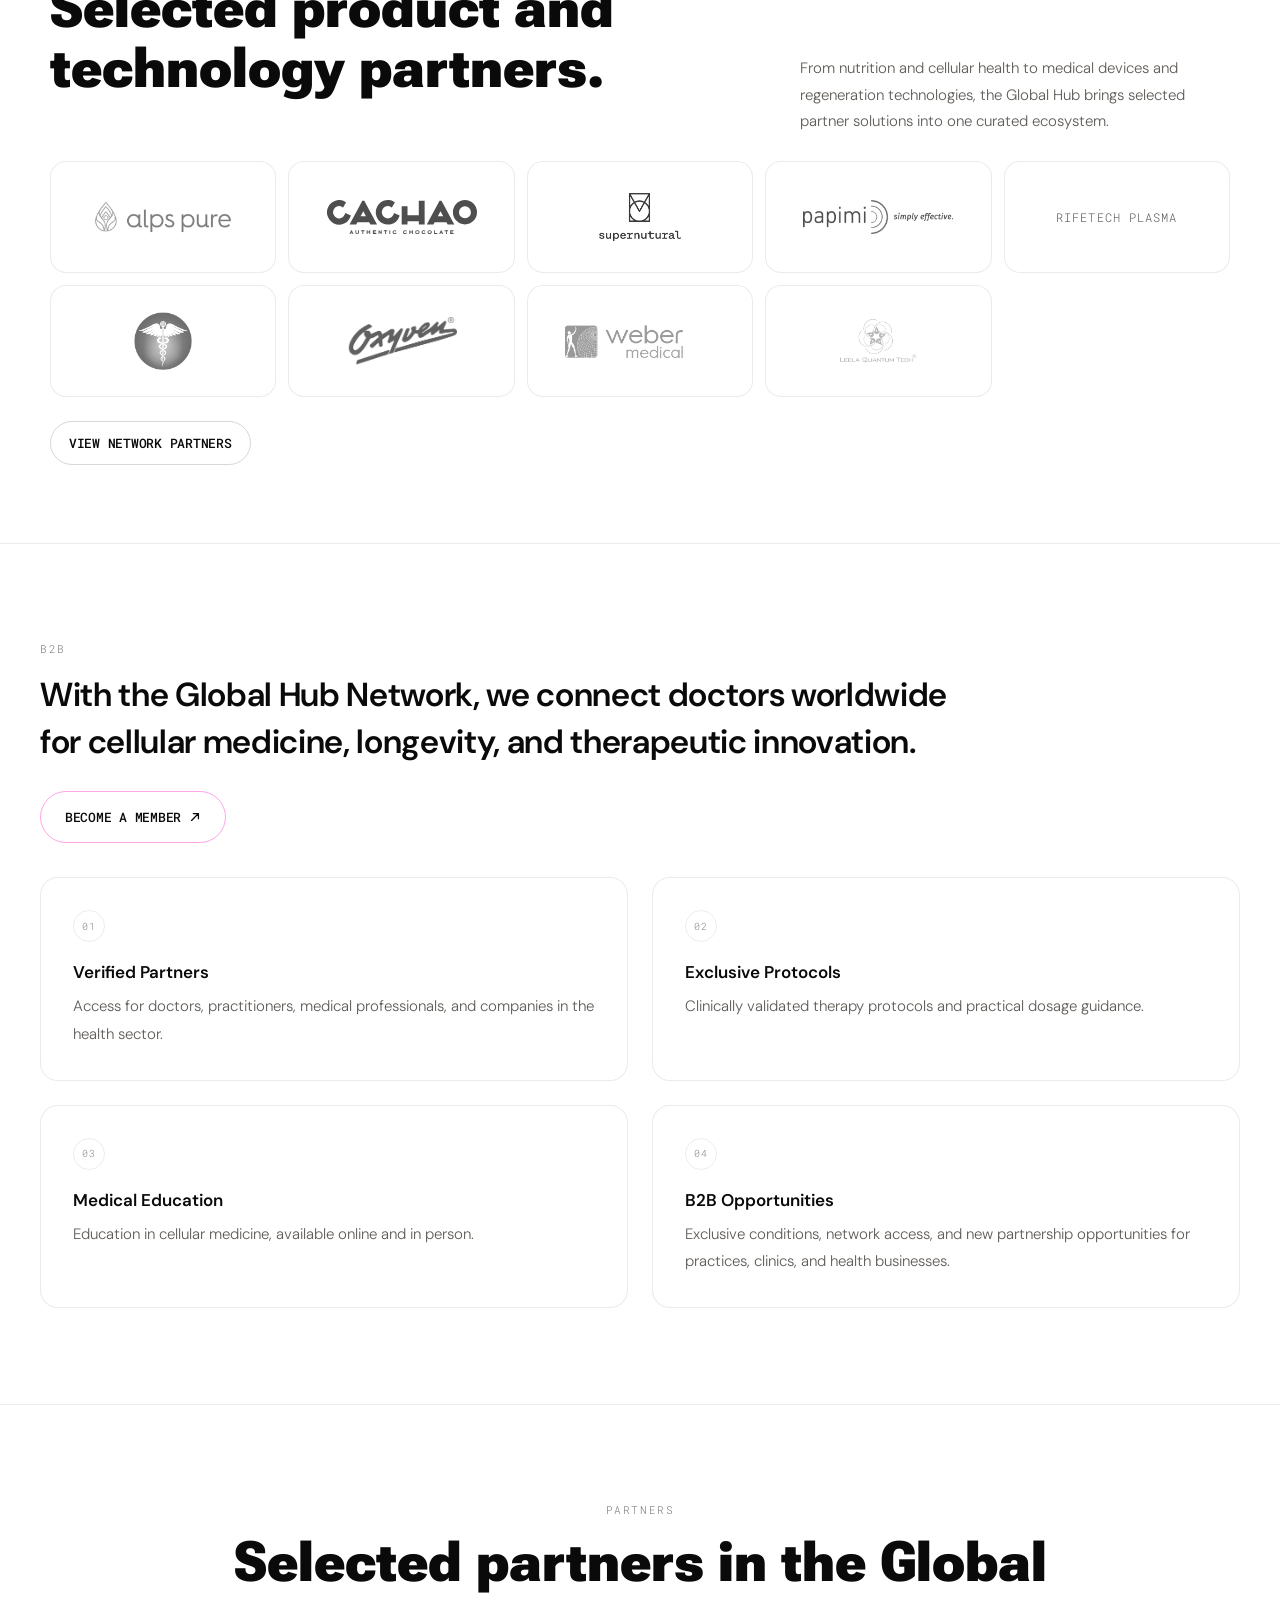
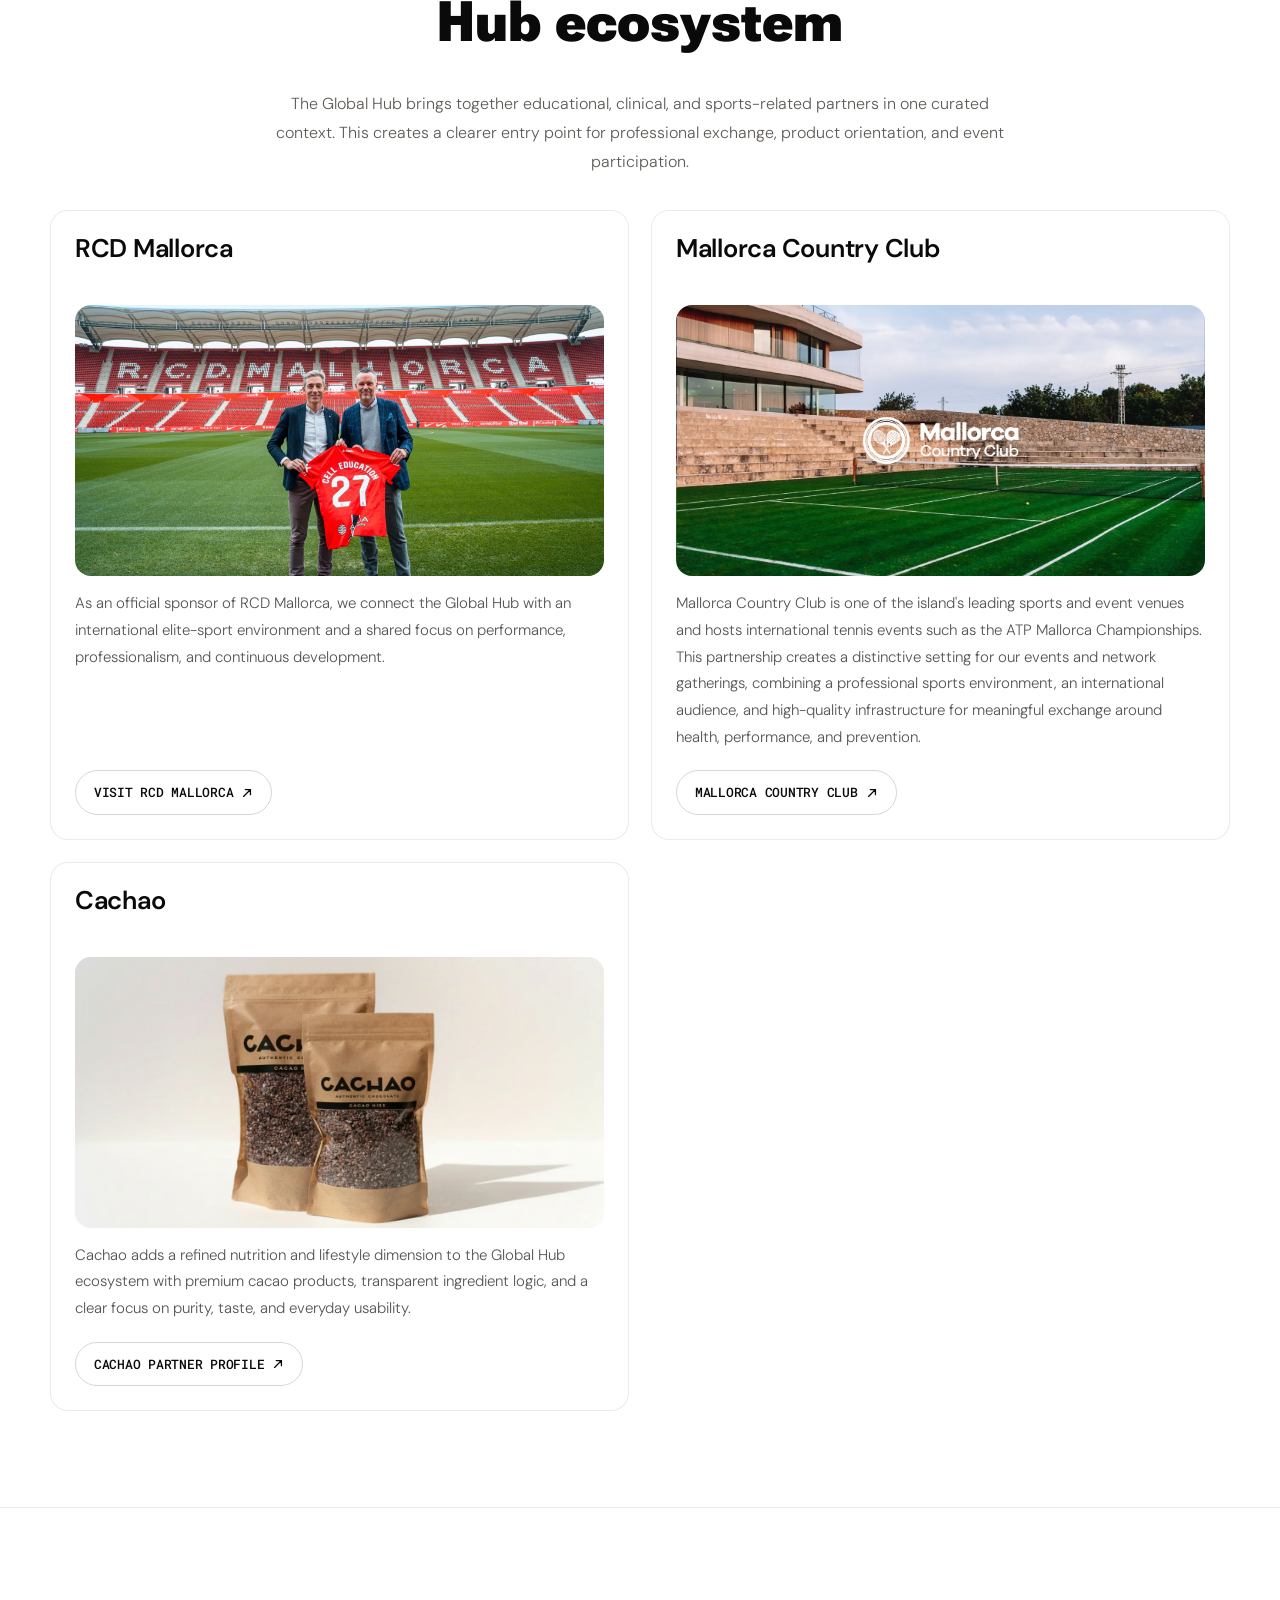
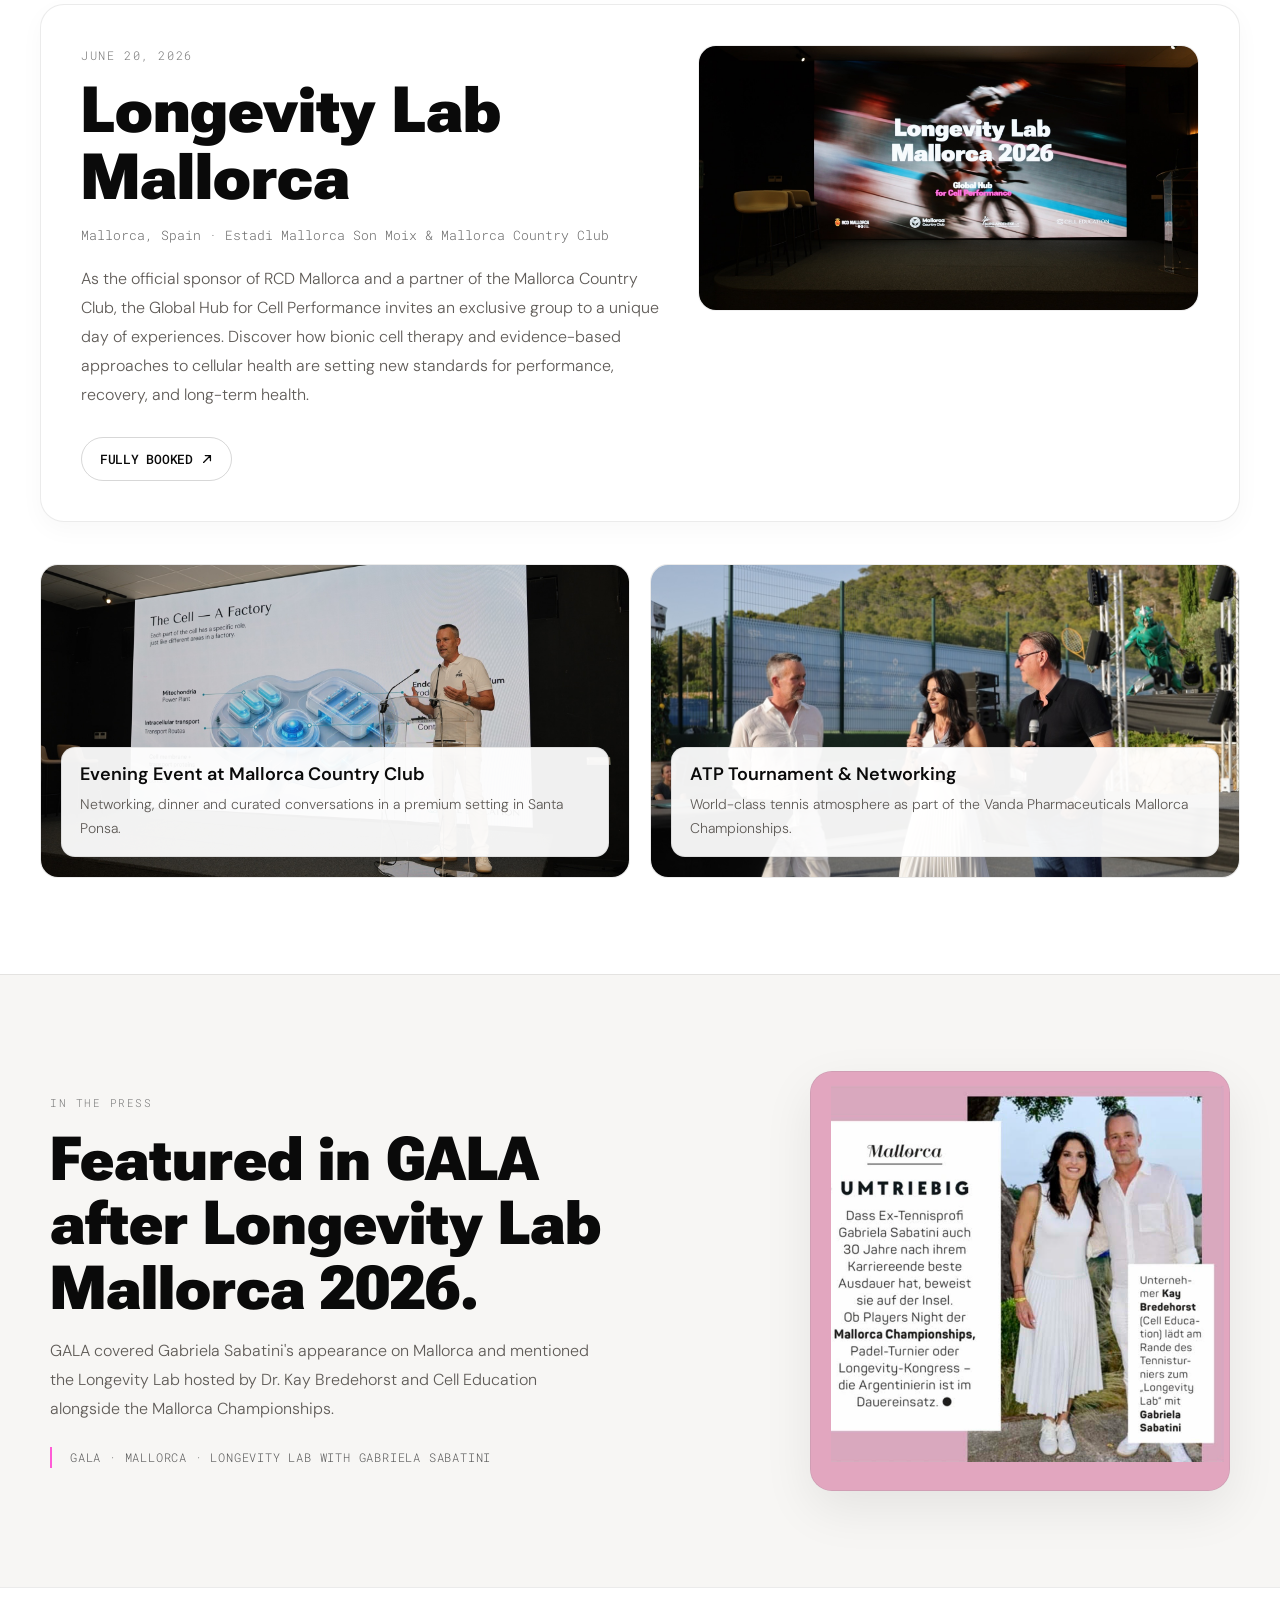
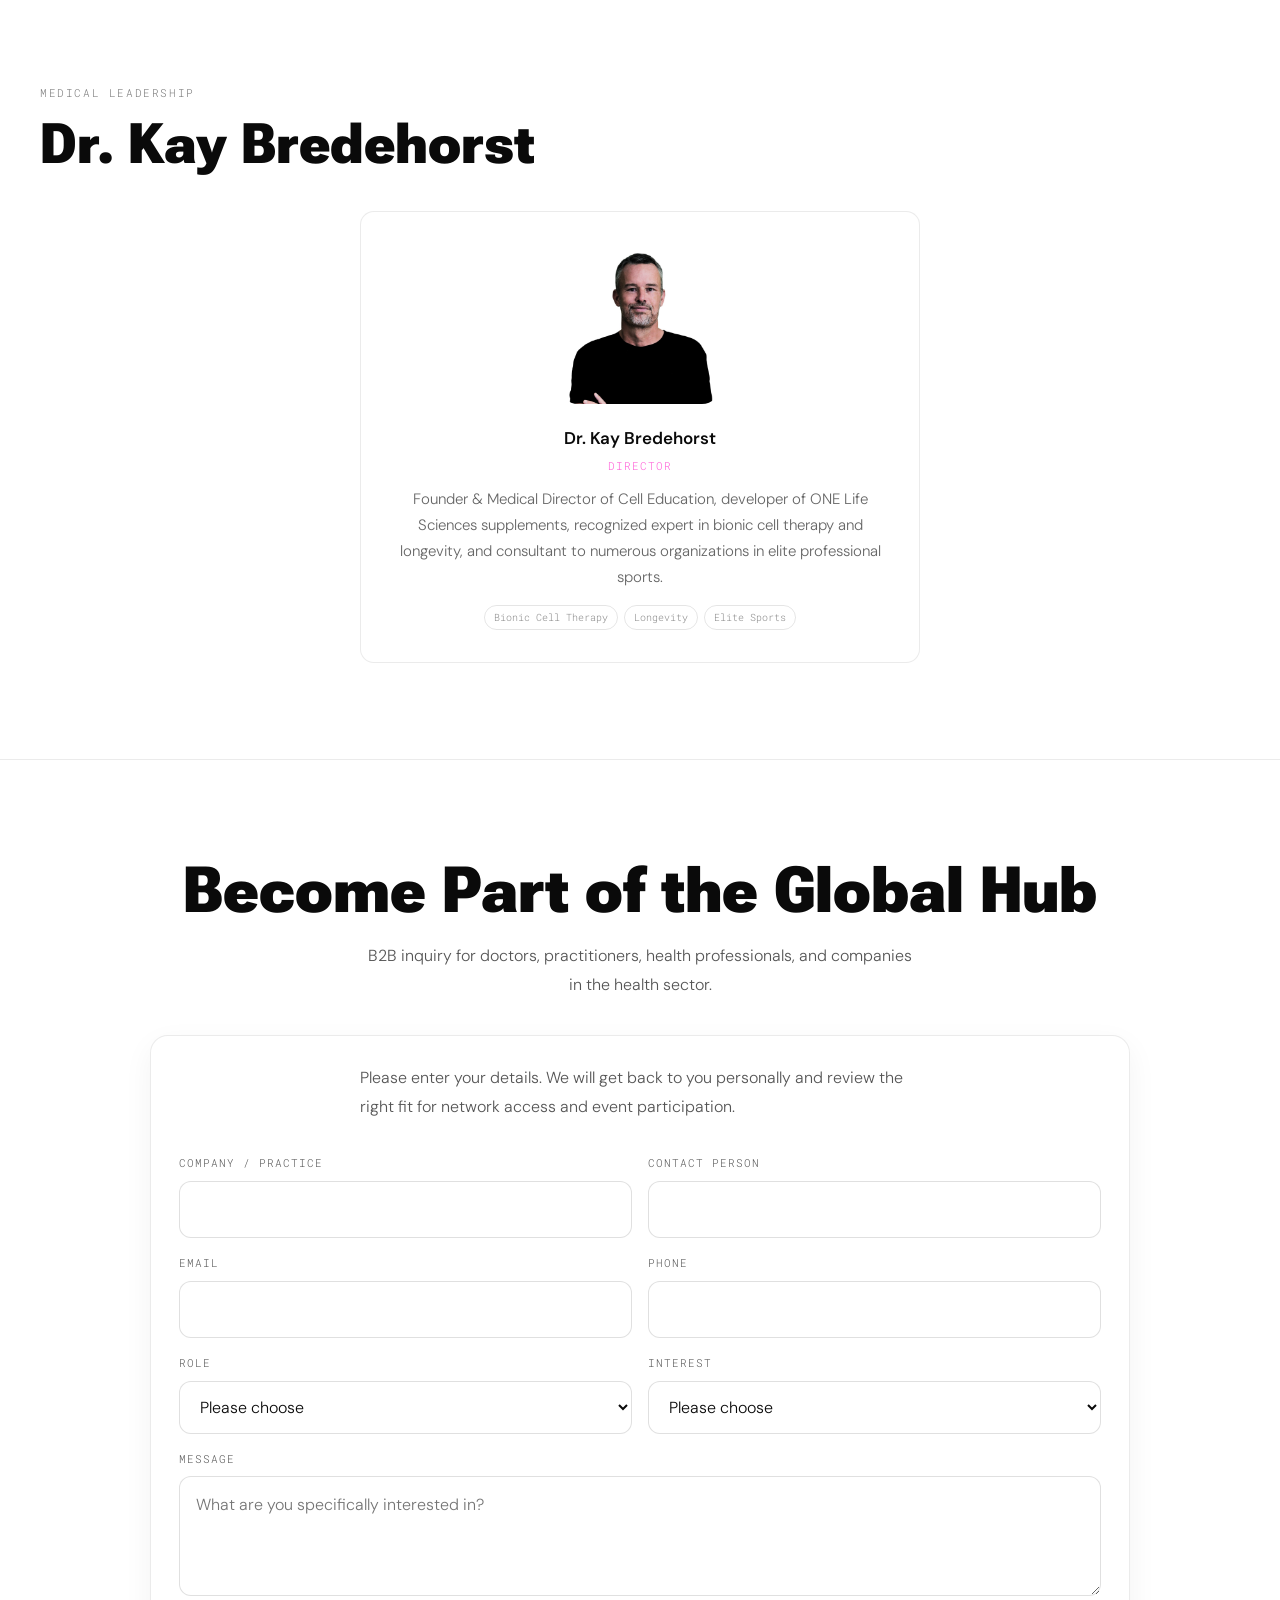
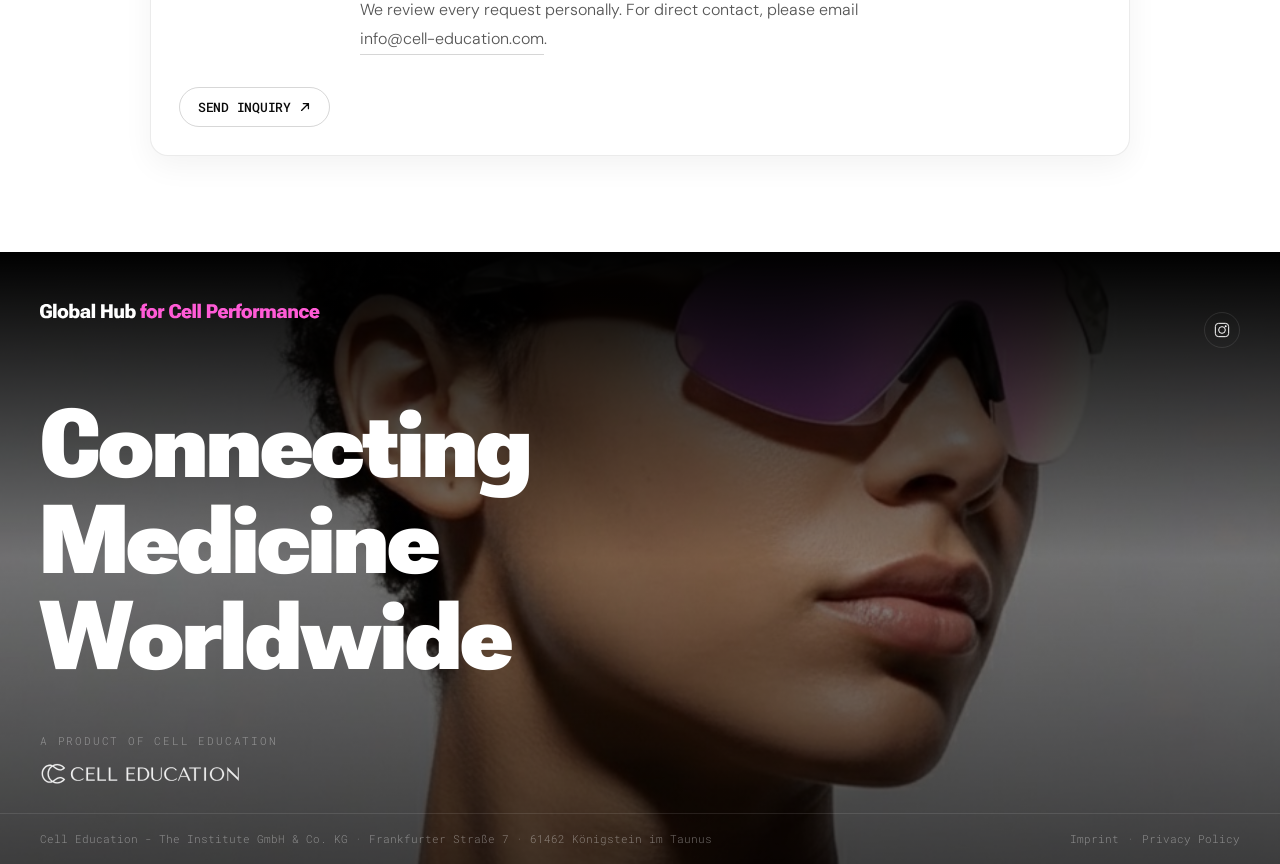
==== commit a9c0a491: "Pause Cell Supply shop and remove Burg Apotheke across the site" ====
--- a/doctors-partners.html
+++ b/doctors-partners.html
@@ -64,7 +64,7 @@
 <nav class="nav">
 <a class="nav__logo" href="index.html" aria-label="Global Hub home"><img src="images/global-hub-logo-dark.svg" alt="Global Hub for Cell Performance"></a>
 <ul class="nav__links"><li><a href="index.html">Home</a></li><li><a href="longevity-lab.html">Longevity Lab 2026</a></li></ul>
-<div class="nav__right"><div class="lang-switcher" aria-label="Language switcher"><button type="button" data-lang="en" class="active">EN</button><button type="button" data-lang="de">DE</button><button type="button" data-lang="es">ES</button><button type="button" data-lang="pl">PL</button><button type="button" data-lang="fr">FR</button><button type="button" data-lang="cz">CZ</button></div><a href="shop.html" class="pill">Shop <svg viewBox="0 0 14 14" fill="none"><path d="M3 11L11 3M11 3H5M11 3V9" stroke="currentColor" stroke-width="1.5" stroke-linecap="round" stroke-linejoin="round"/></svg></a></div>
+<div class="nav__right"><div class="lang-switcher" aria-label="Language switcher"><button type="button" data-lang="en" class="active">EN</button><button type="button" data-lang="de">DE</button><button type="button" data-lang="es">ES</button><button type="button" data-lang="pl">PL</button><button type="button" data-lang="fr">FR</button><button type="button" data-lang="cz">CZ</button></div></div>
 </nav>
 <main>
 <section class="hero">
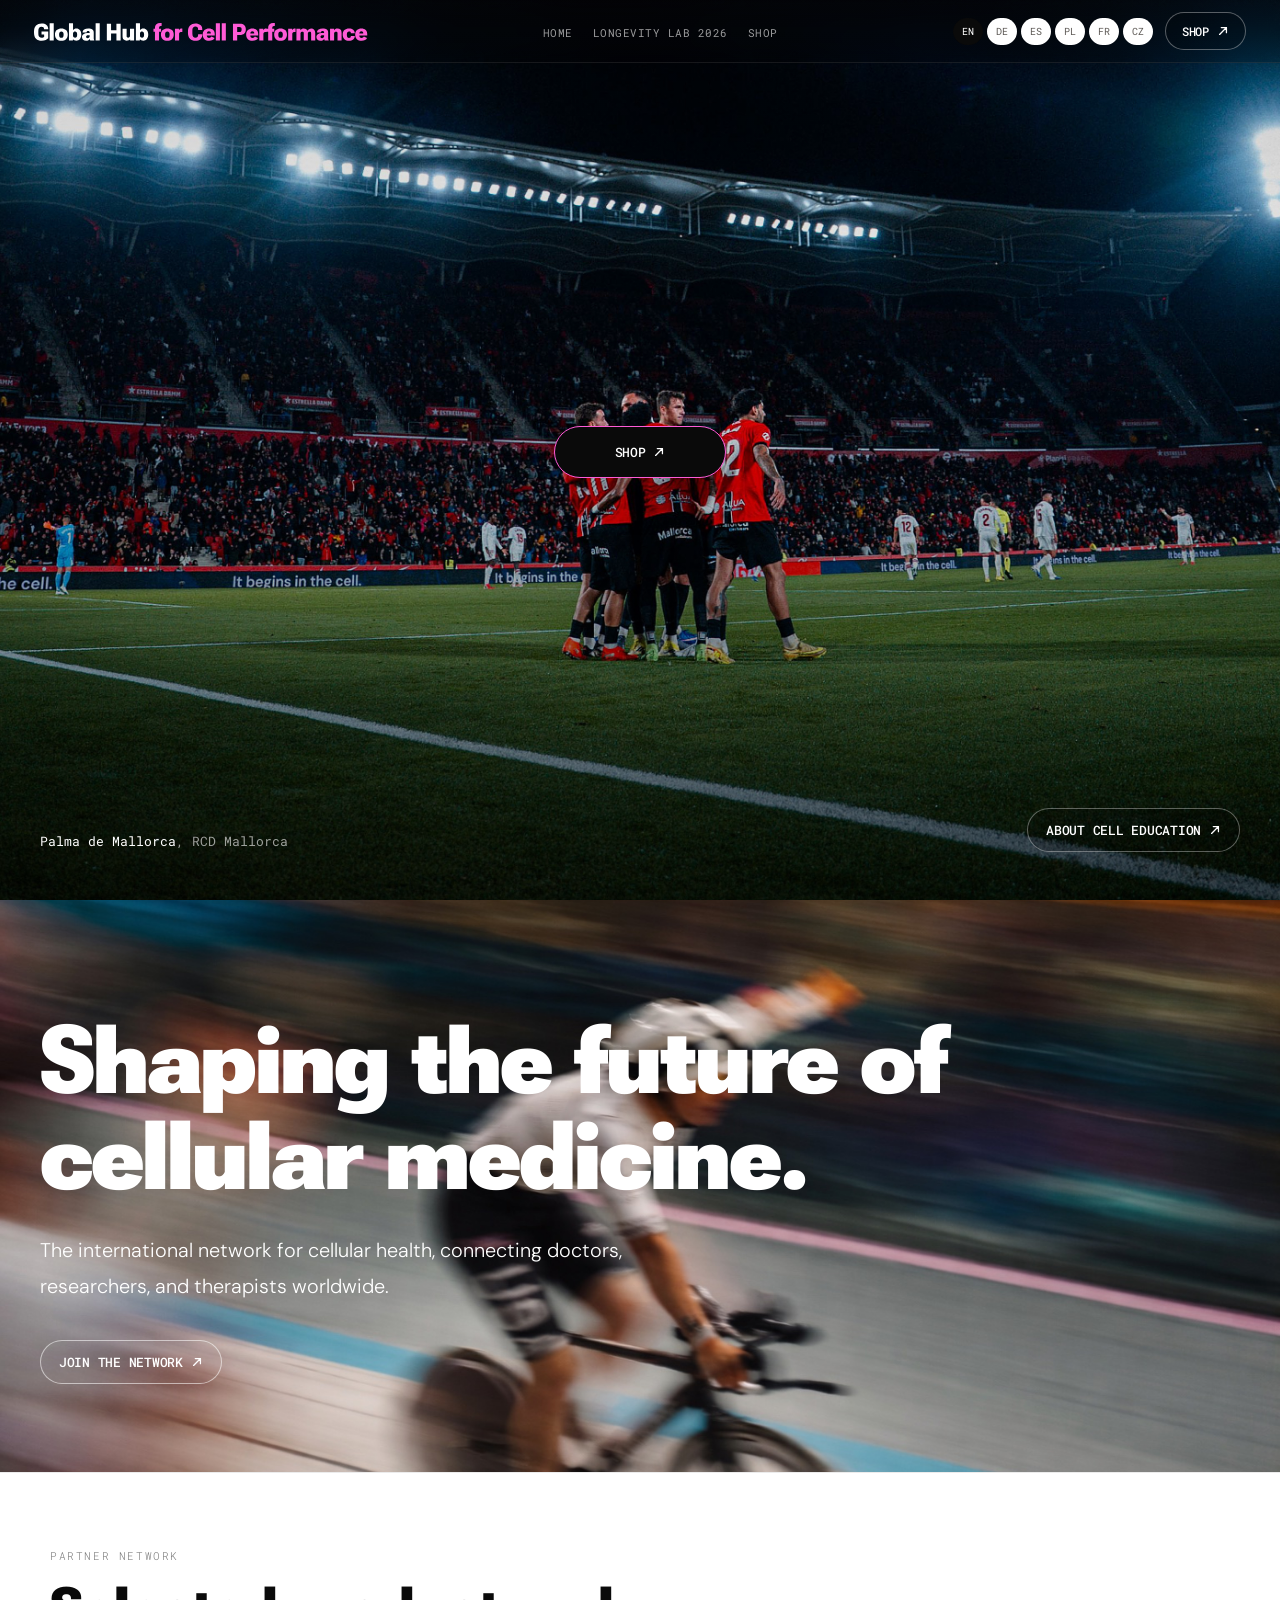
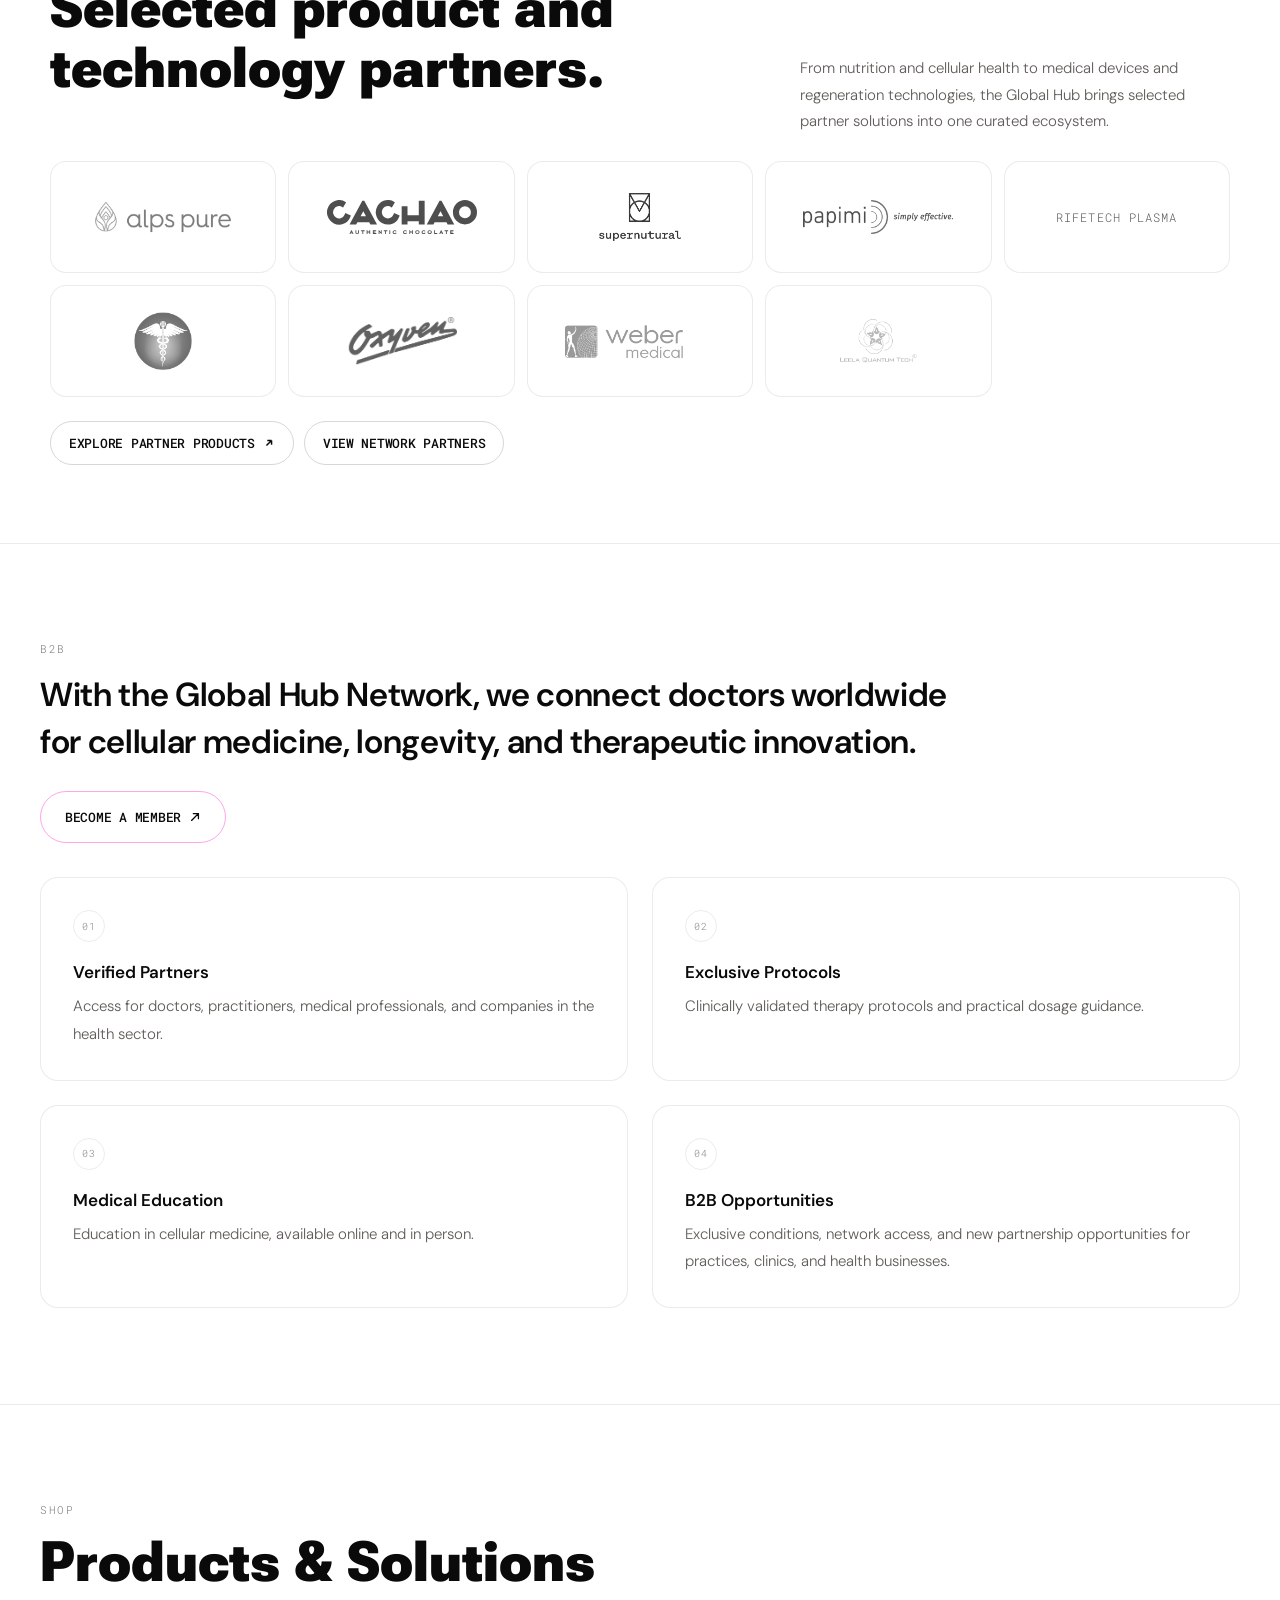
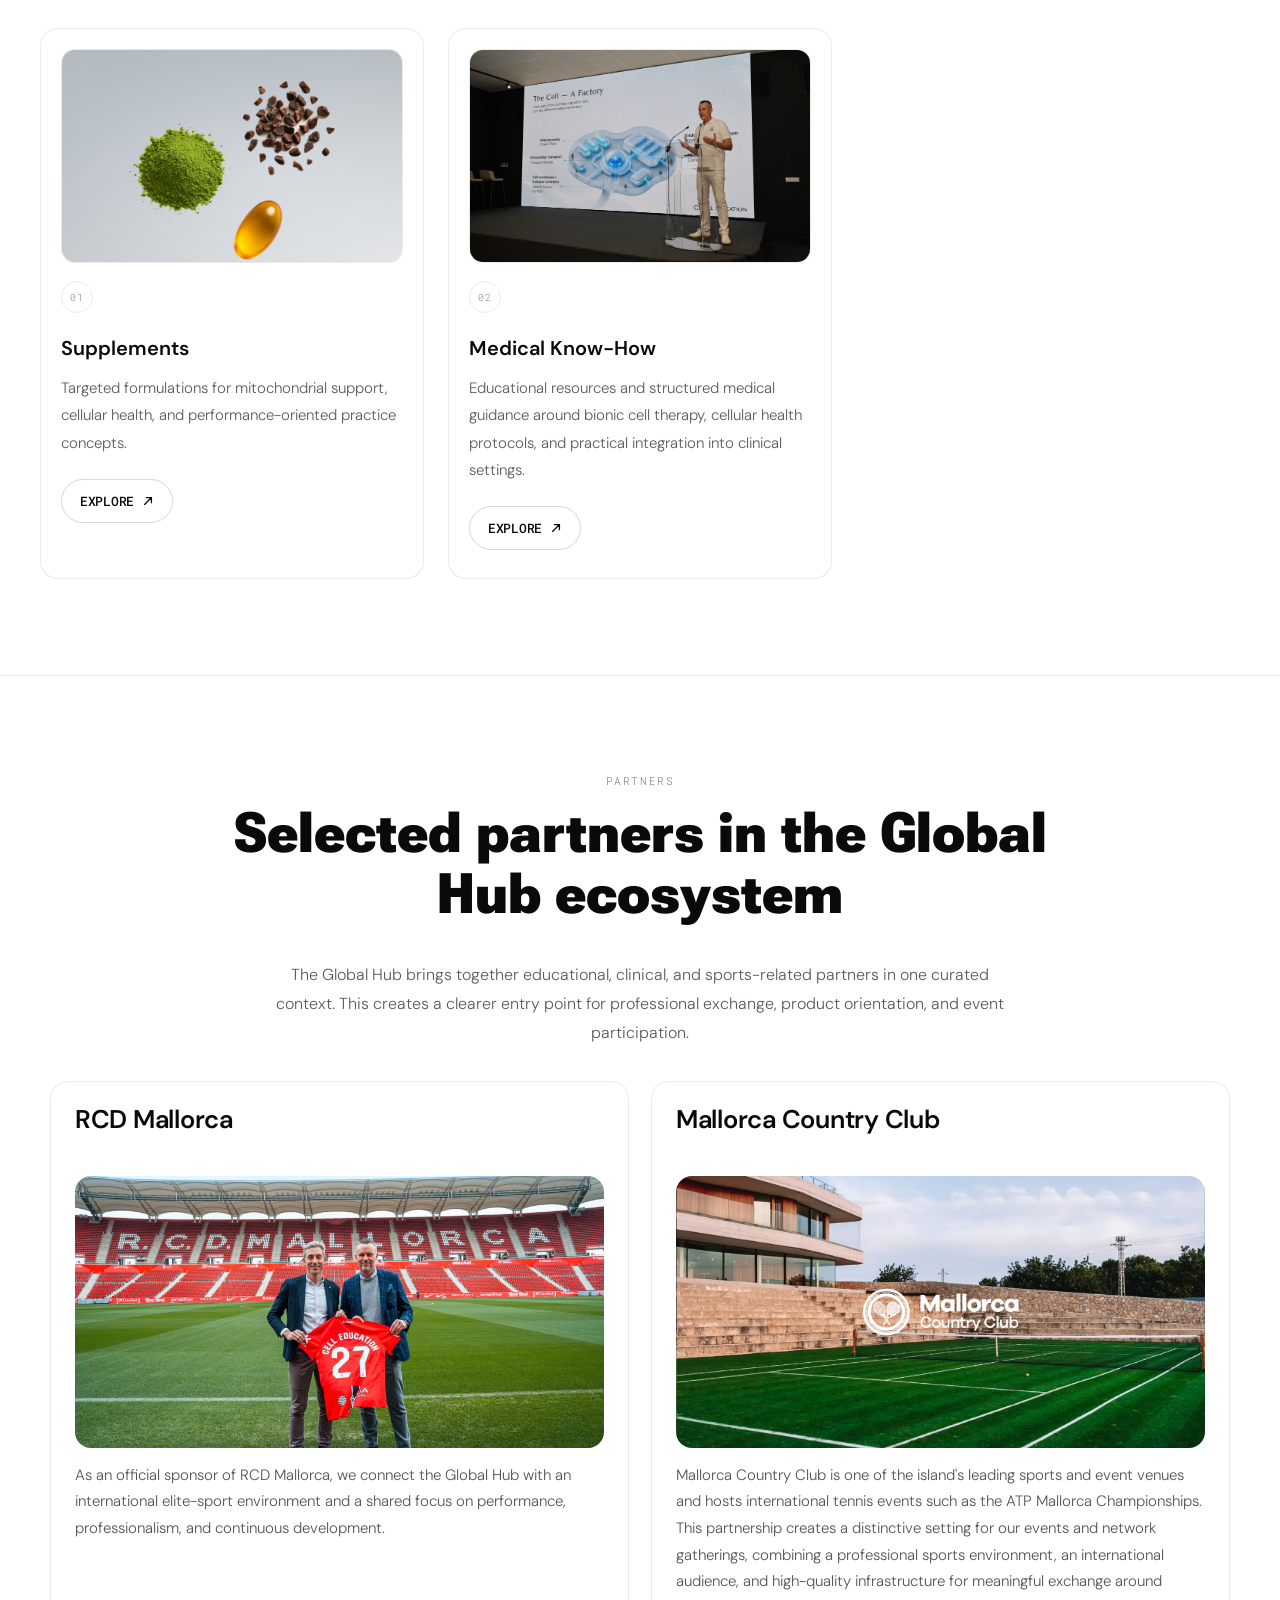
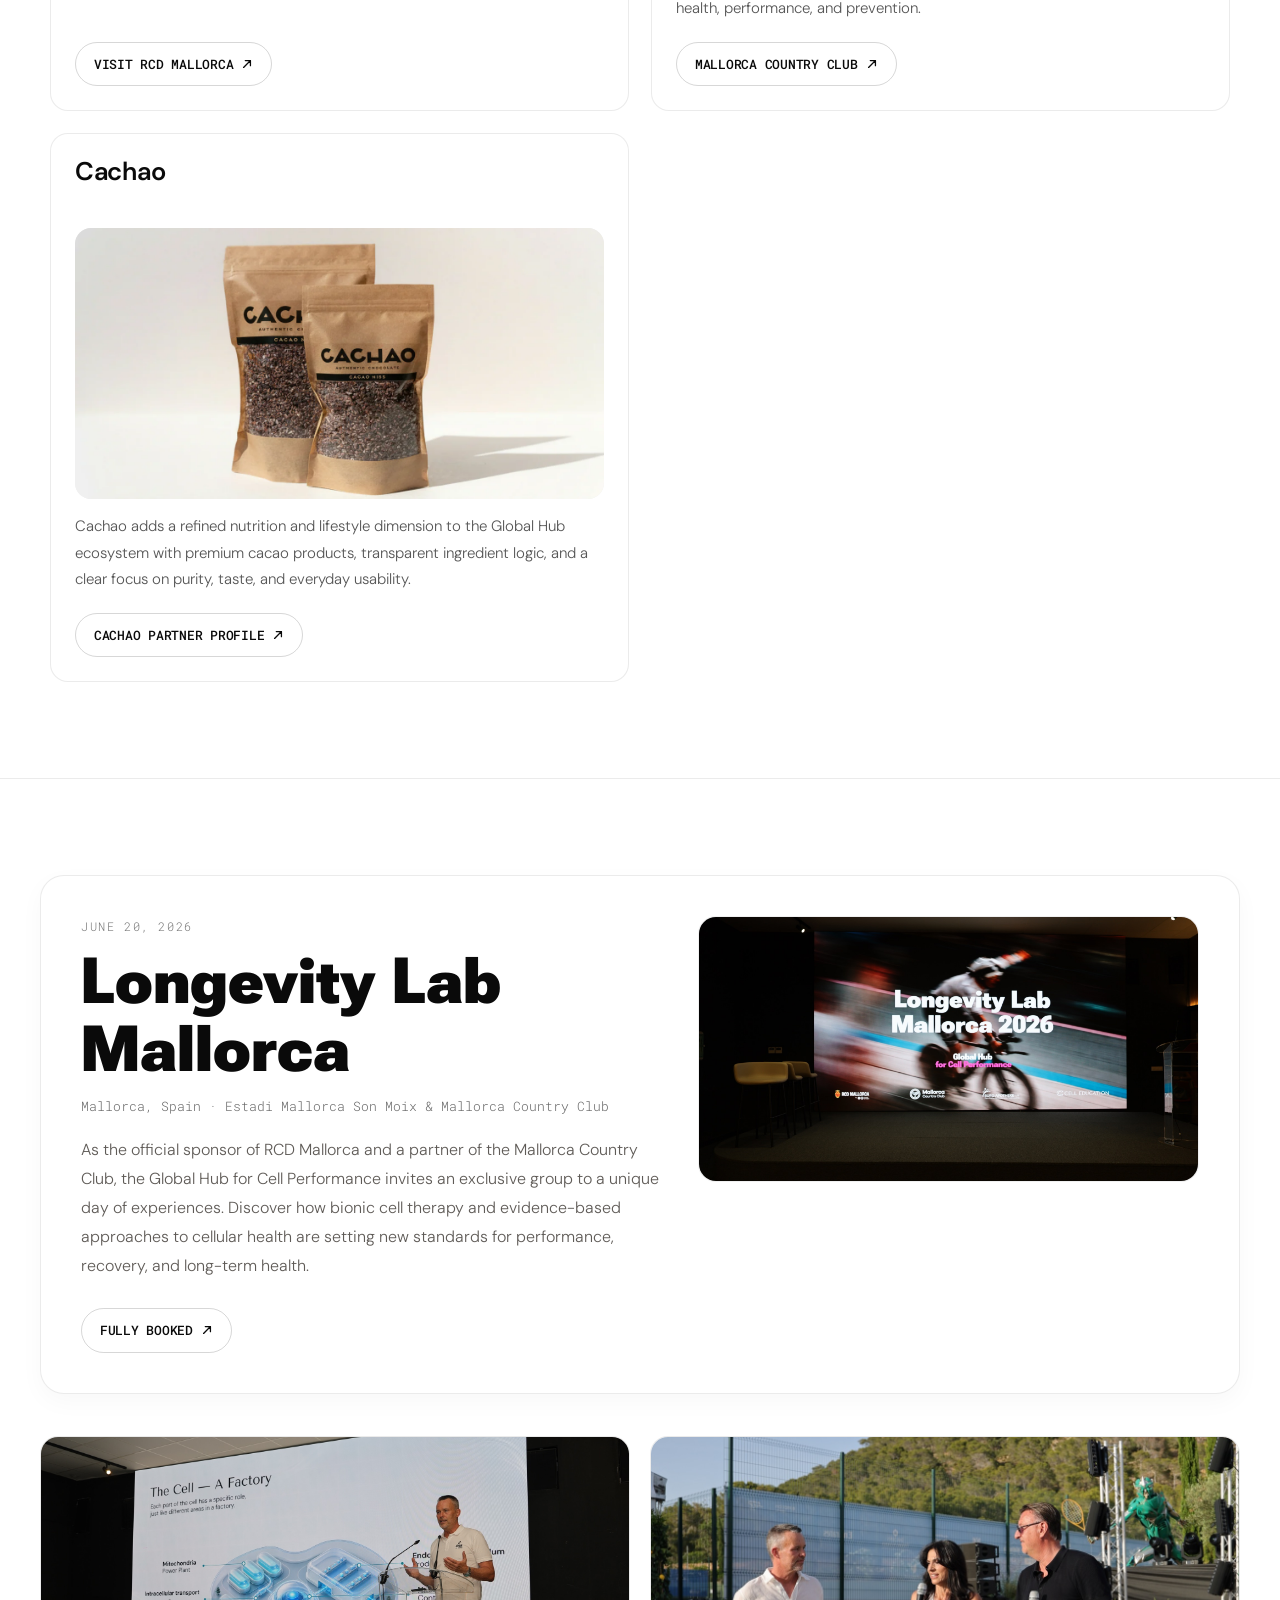
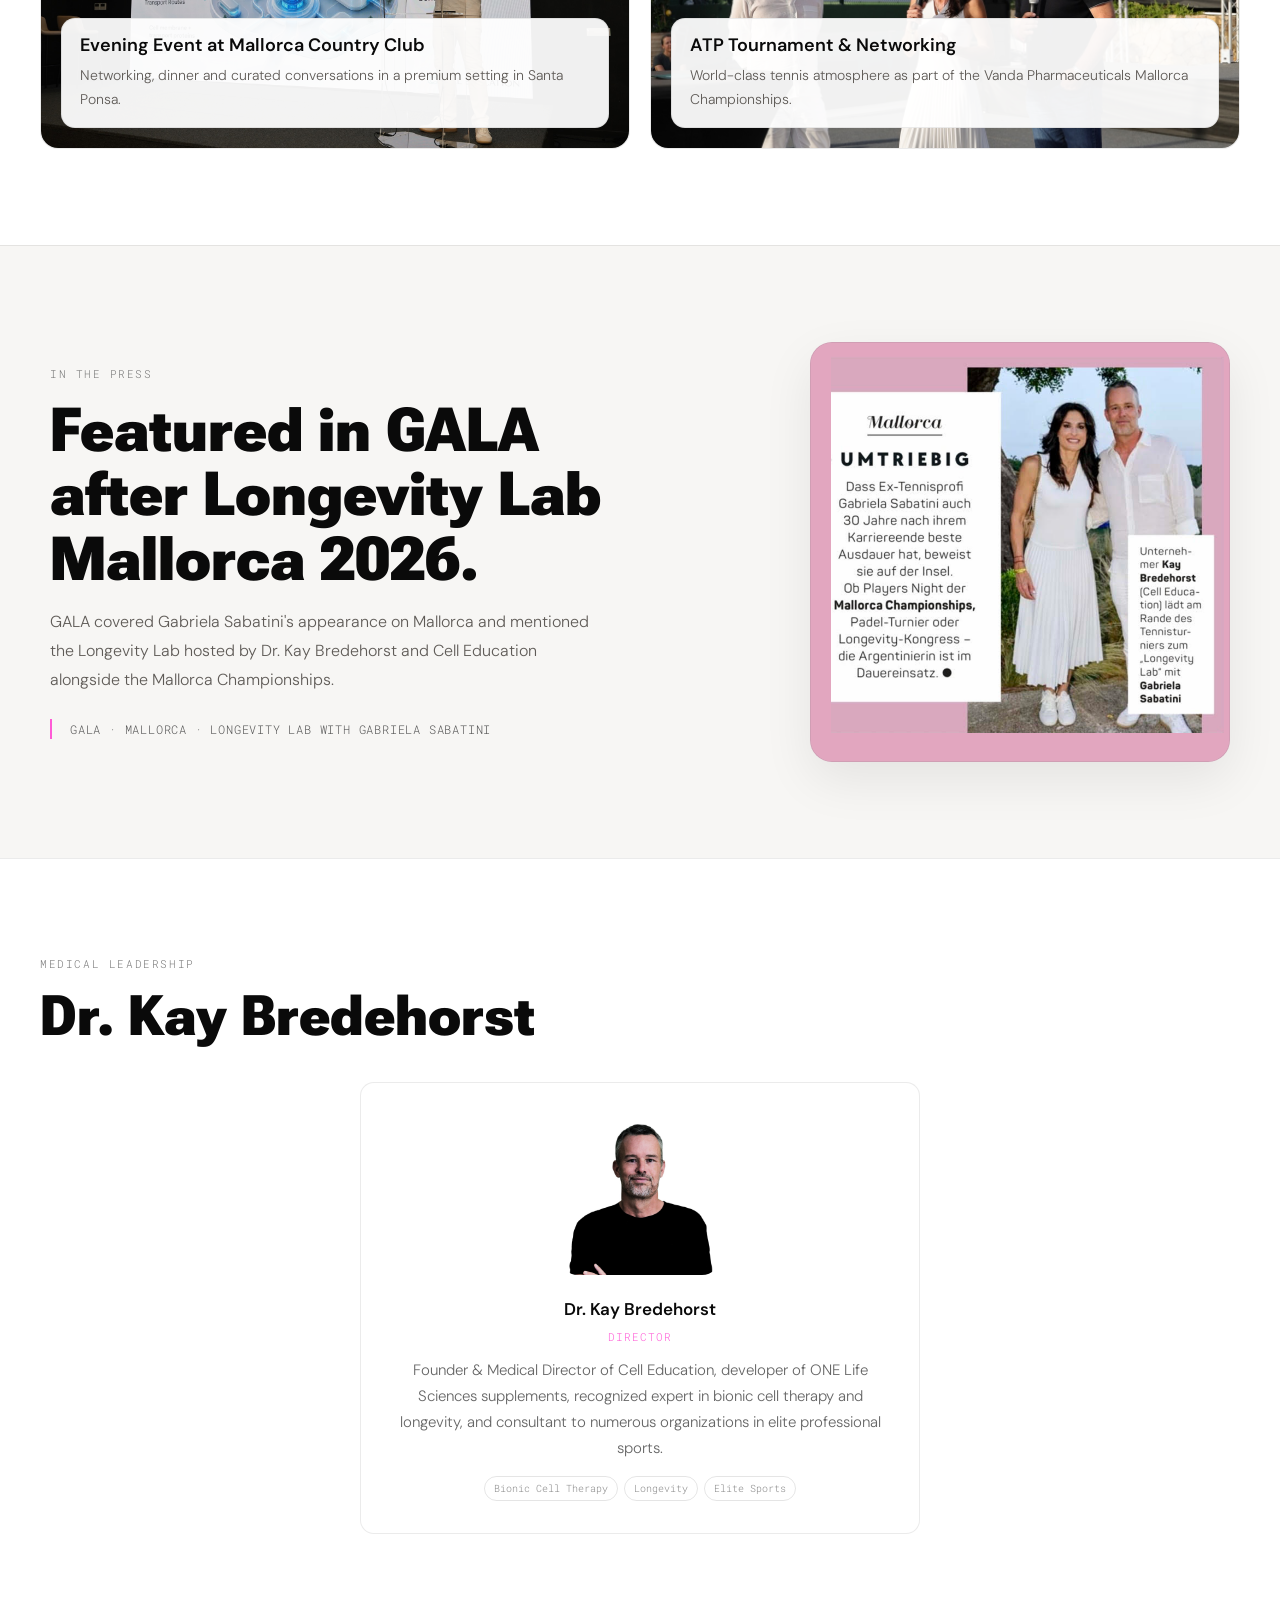
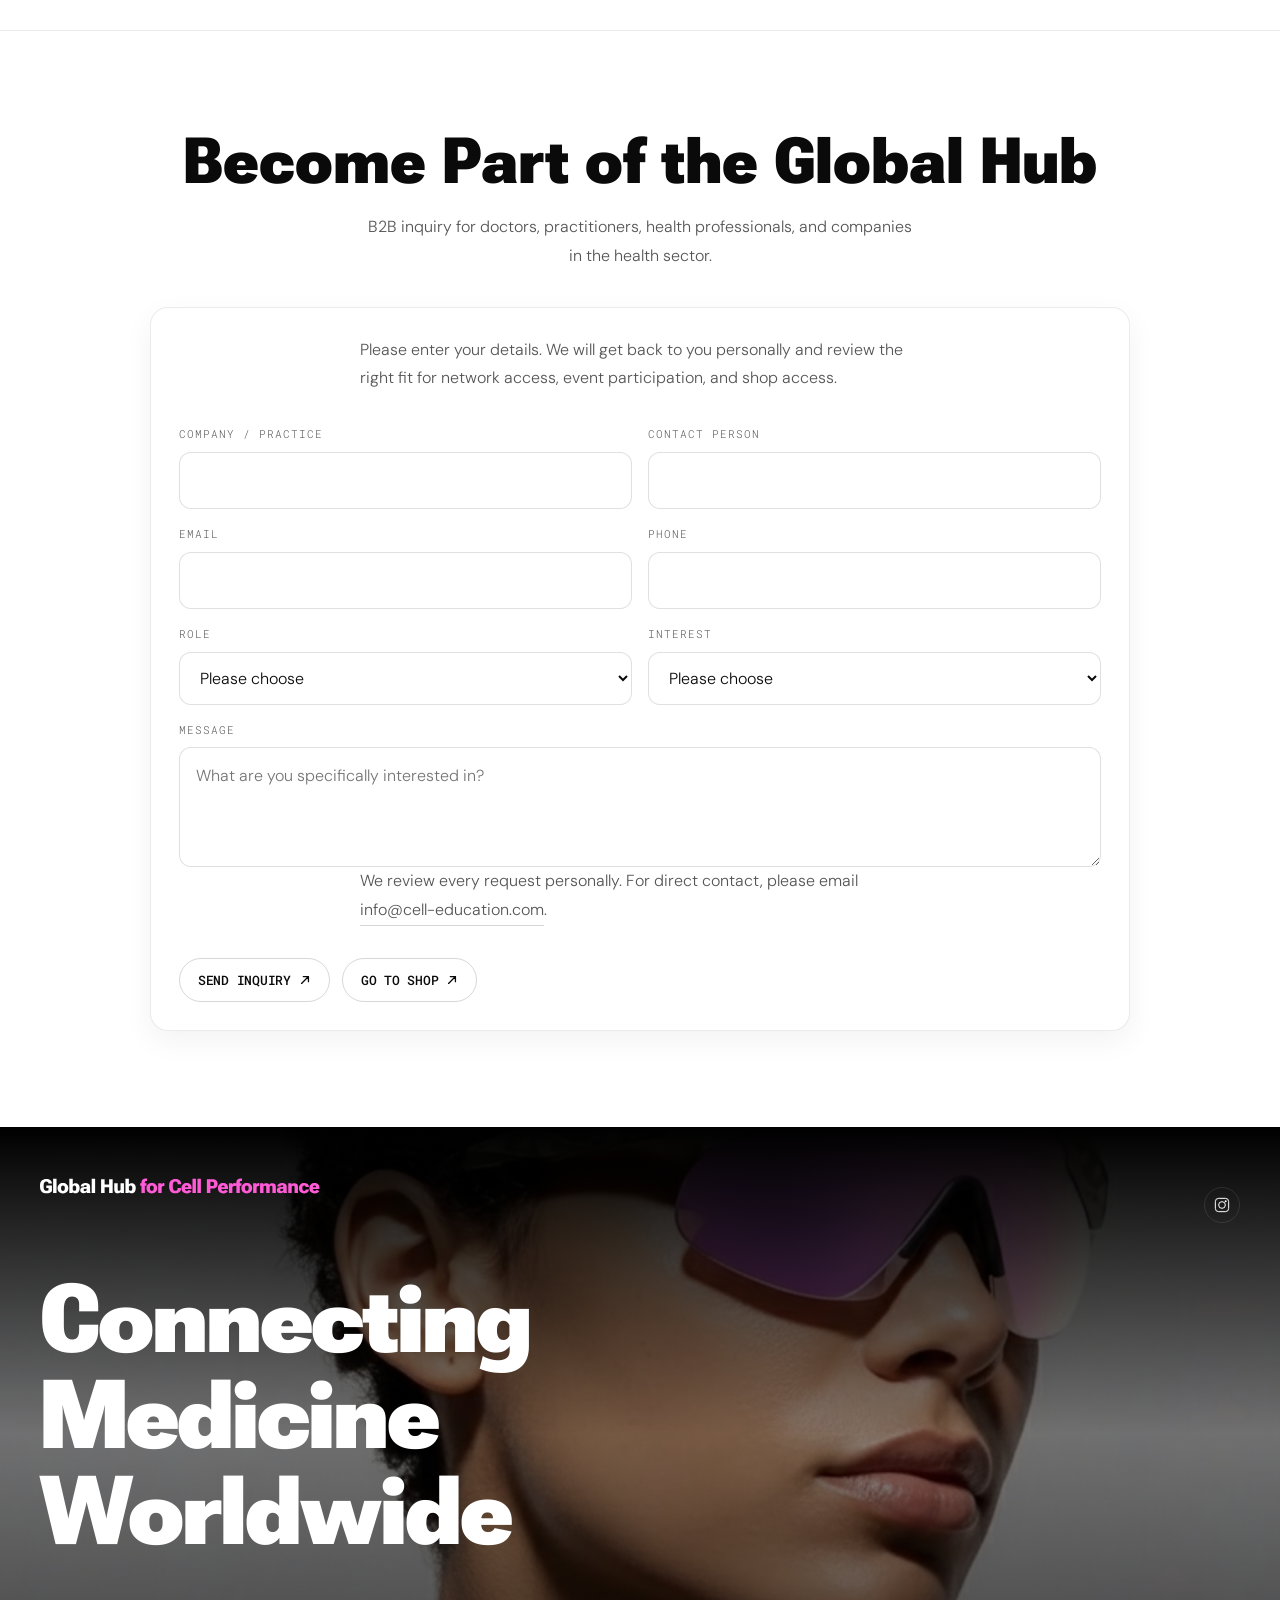
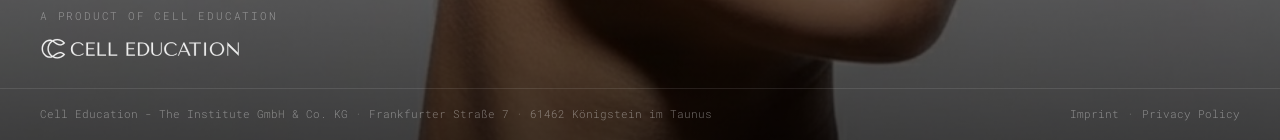
==== commit fa4774cf: "Restore Cell Supply shop without Burg Apotheke" ====
--- a/doctors-partners.html
+++ b/doctors-partners.html
@@ -64,7 +64,7 @@
 <nav class="nav">
 <a class="nav__logo" href="index.html" aria-label="Global Hub home"><img src="images/global-hub-logo-dark.svg" alt="Global Hub for Cell Performance"></a>
 <ul class="nav__links"><li><a href="index.html">Home</a></li><li><a href="longevity-lab.html">Longevity Lab 2026</a></li></ul>
-<div class="nav__right"><div class="lang-switcher" aria-label="Language switcher"><button type="button" data-lang="en" class="active">EN</button><button type="button" data-lang="de">DE</button><button type="button" data-lang="es">ES</button><button type="button" data-lang="pl">PL</button><button type="button" data-lang="fr">FR</button><button type="button" data-lang="cz">CZ</button></div></div>
+<div class="nav__right"><div class="lang-switcher" aria-label="Language switcher"><button type="button" data-lang="en" class="active">EN</button><button type="button" data-lang="de">DE</button><button type="button" data-lang="es">ES</button><button type="button" data-lang="pl">PL</button><button type="button" data-lang="fr">FR</button><button type="button" data-lang="cz">CZ</button></div><a href="shop.html" class="pill">Shop <svg viewBox="0 0 14 14" fill="none"><path d="M3 11L11 3M11 3H5M11 3V9" stroke="currentColor" stroke-width="1.5" stroke-linecap="round" stroke-linejoin="round"/></svg></a></div>
 </nav>
 <main>
 <section class="hero">
